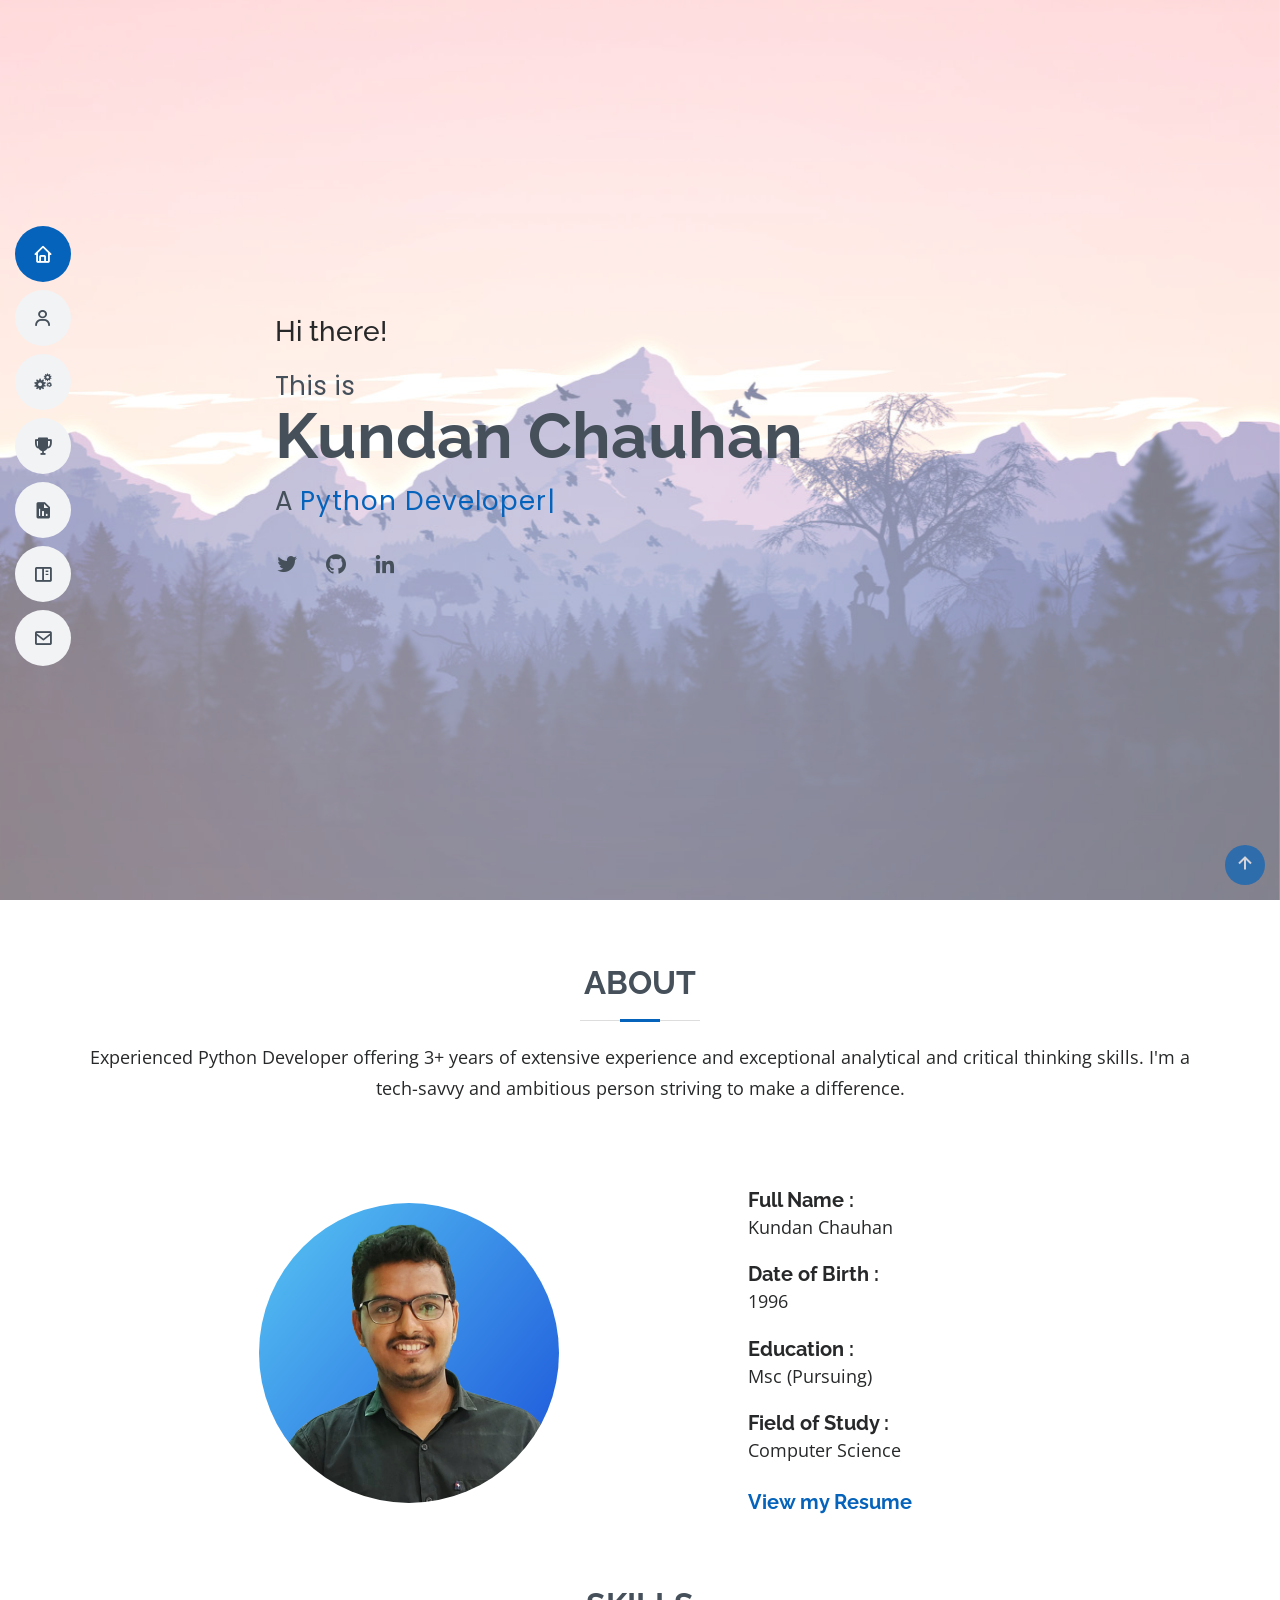
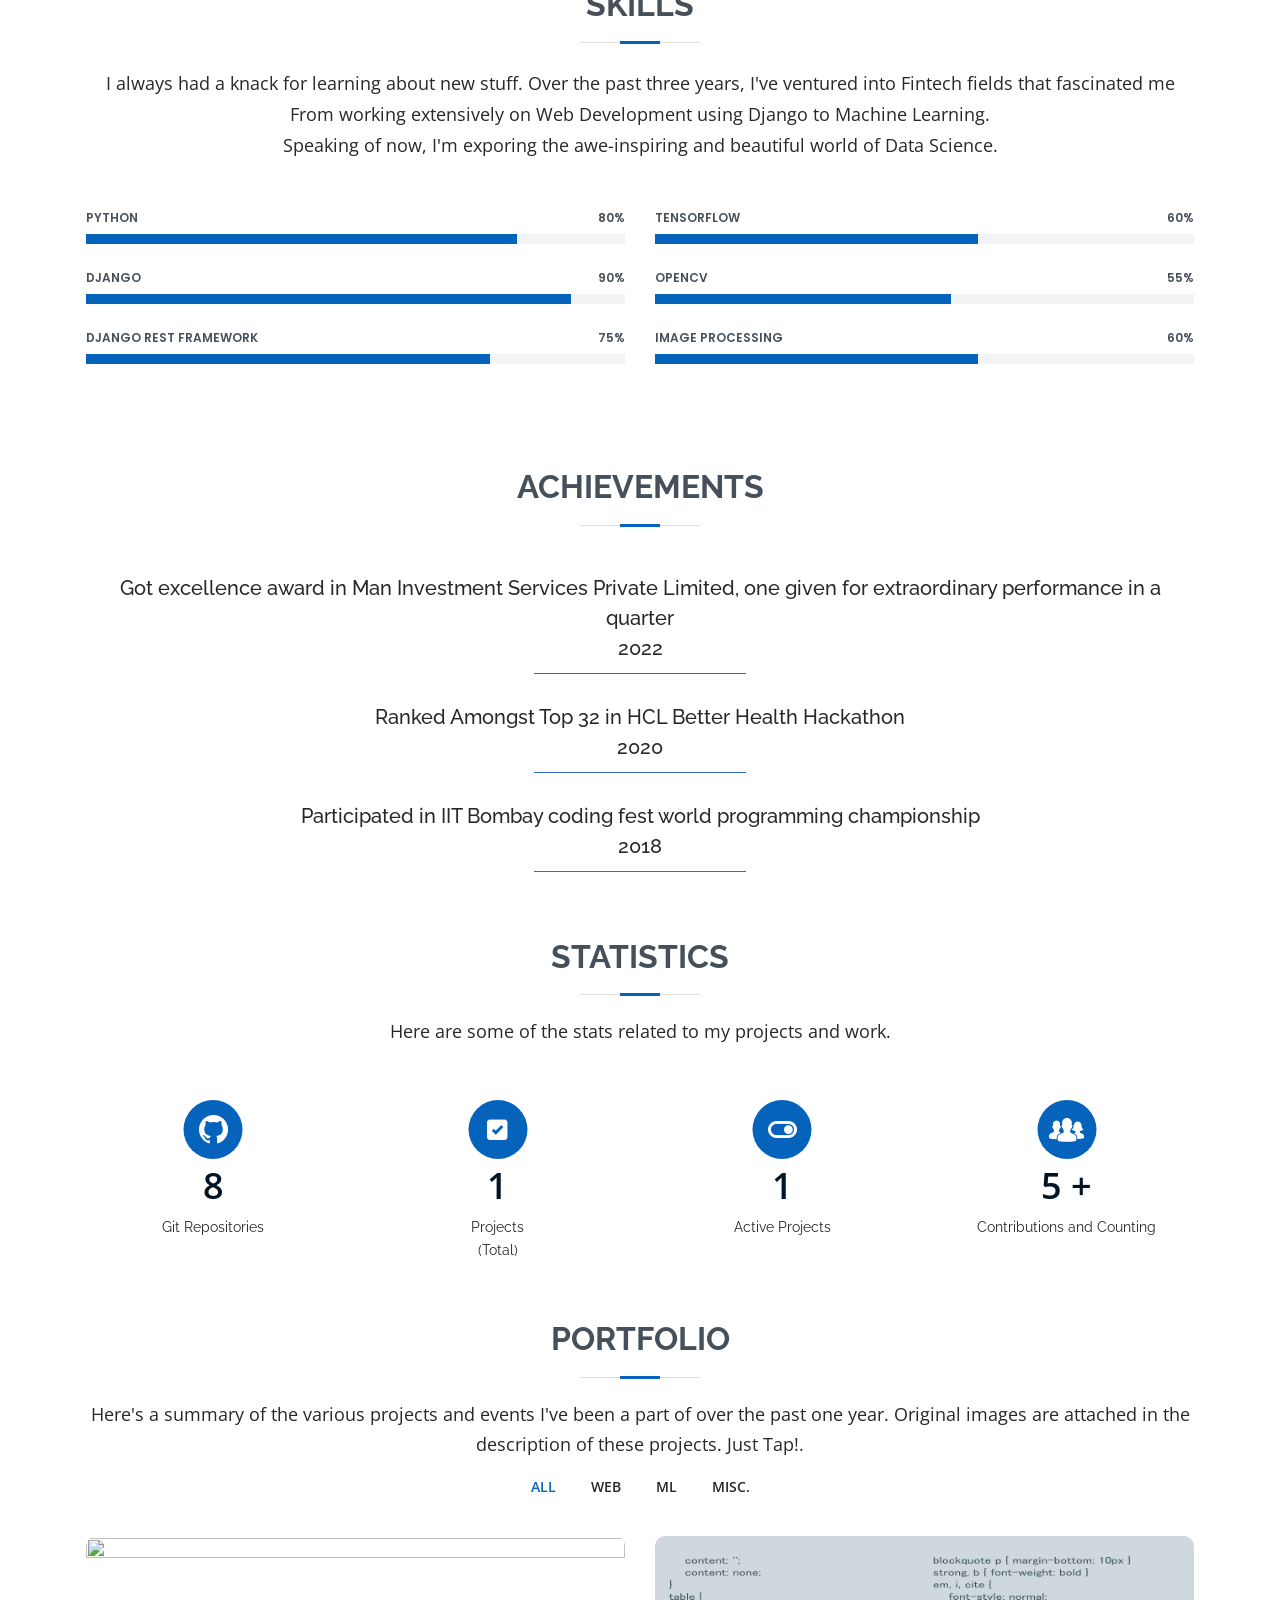
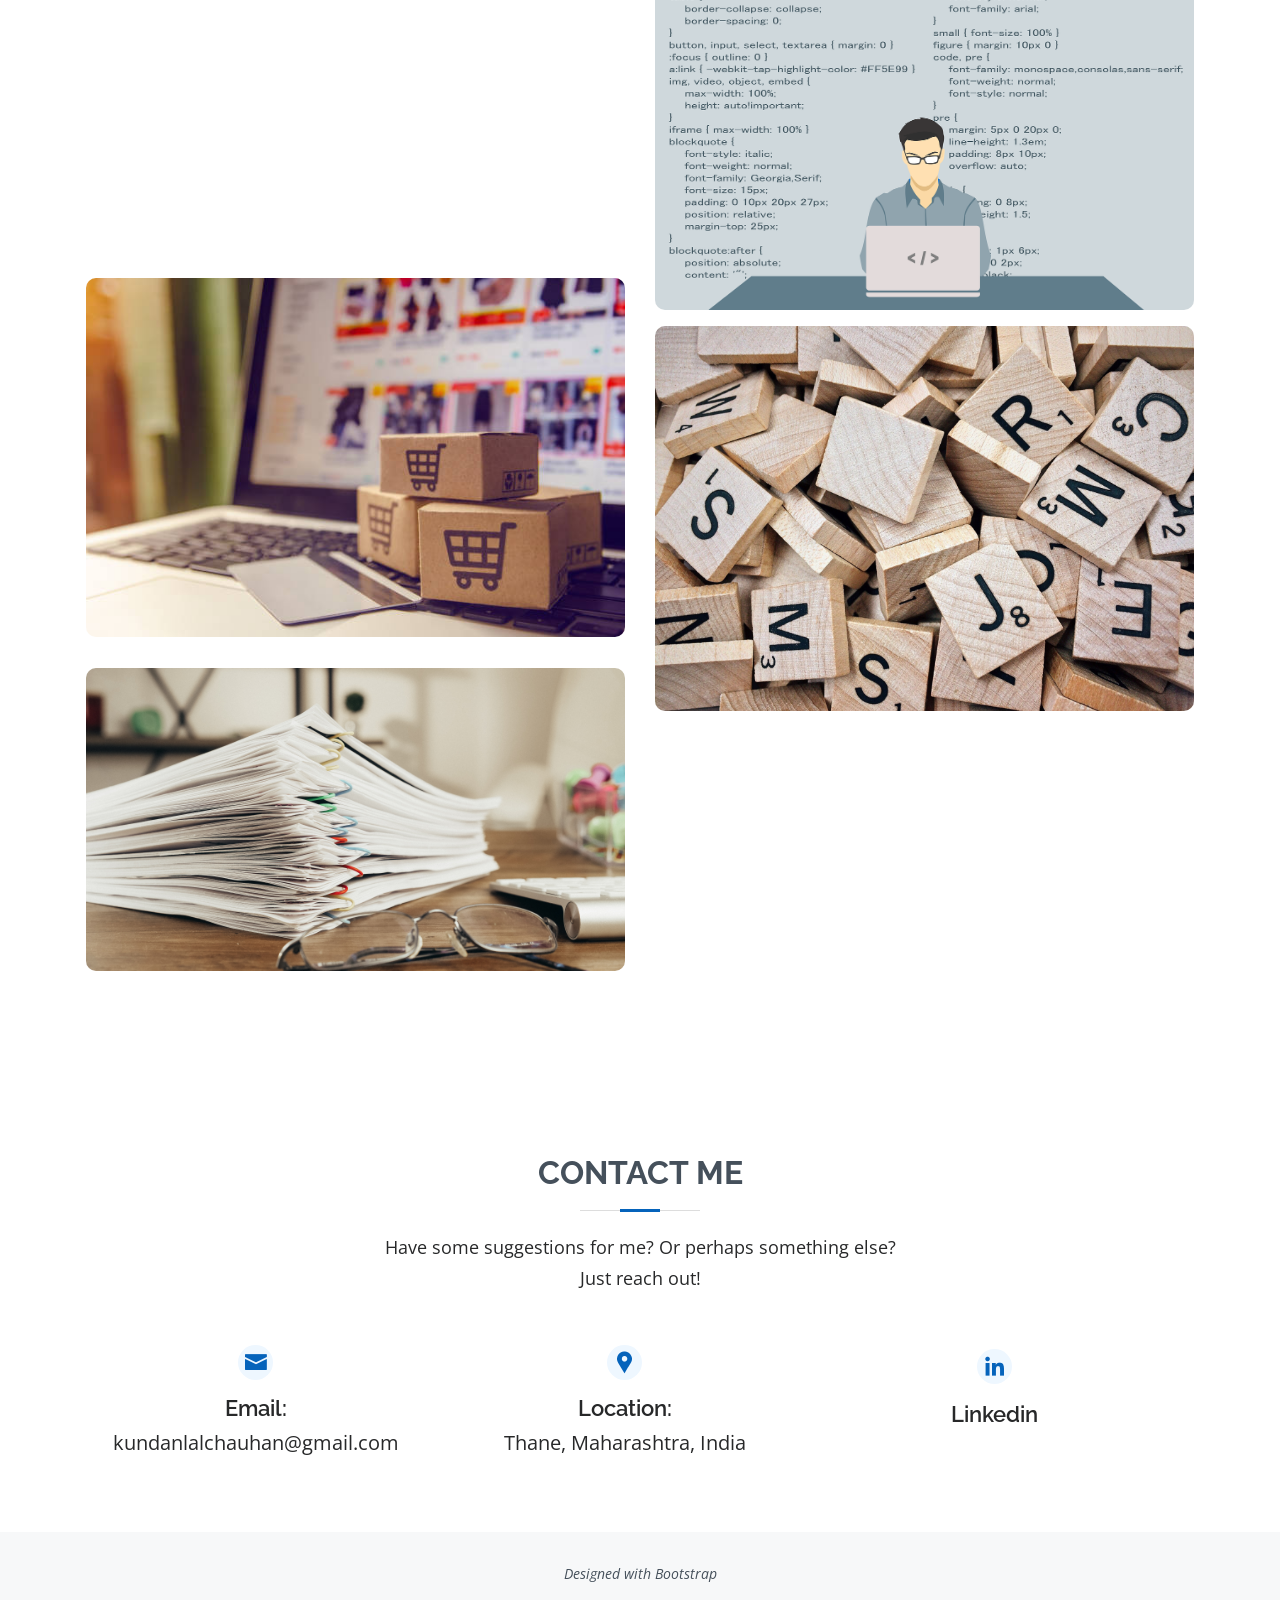
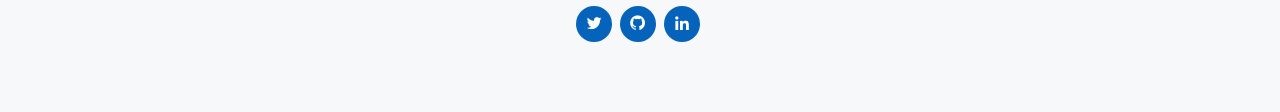
==== index.html @ 1b08eaae "First commit" ====
<!DOCTYPE html>
<html lang="en">

<head>
    <meta http-equiv="Content-Type" content="text/html; charset=utf-8">
    <meta http-equiv="Cache-control" content="public">
    <meta content="width=device-width, initial-scale=1.0" name="viewport">
    <meta name="google-site-verification" content="4B-bcR-YTOJh9DVErCFuXzyRTgaX0ve5qEhmZ40tSU0" />
    <title>Kundan Chauhan</title>

    <meta name="description" content="Portoflio website of Kundan Chauhan. Check it out!">
    <meta name="keywords"
        content="Kundan, Kundan26, Kundans, Kundan Portfolio, Kundan, Kundan Chauhan, Kundan_chauhan Portfolio, Kundan Chauhan Portfolio">
    <meta name="author" content="Kundan Chauhan">
    <link rel="manifest" href="/manifest.json">
    <meta name="theme-color" content="#FFFFFF">
    <meta name="apple-mobile-web-app-capable" content="yes">
    <meta name="apple-mobile-web-app-title" content="Kundan's Portfolio">
    <meta name="apple-mobile-web-app-status-bar-style" content="default">
    <meta property="og:image" content="assets/img/logo.png">
    <meta property="og:image:type" content="image/png">
    <meta property="og:image:width" content="512">
    <meta property="og:image:height" content="512">
    <!-- Service Worker Registration -->
    <script type="text/javascript">
        // Initialize the service worker
        if ('serviceWorker' in navigator) {
            navigator.serviceWorker.register('/serviceworker.js').then(function (registration) {
                // Registration was successful
                console.log('portfolio-progressive-web-app: ServiceWorker registration successful');
            }, function (err) {
                // registration failed :(
                console.log('portfolio-progressive-web-app: ServiceWorker registration failed: ', err);
            });
        }

    </script>

    <!-- Favicons -->
    <link href="assets/img/favicon.png" rel="icon">
    <link href="assets/img/logo.png" rel="apple-touch-icon">

    <link href="https://fonts.googleapis.com/css?family=Open+Sans|Raleway|Poppins&display=swap" rel="stylesheet">

    <link href="stylesheet/extern/bootstrap.min.css" rel="stylesheet">
    <link href="assets/vendor/icofont/icofont.min.css" rel="stylesheet">
    <link href="assets/vendor/boxicons/css/boxicons.min.css" rel="stylesheet">
    <link href="assets/vendor/venobox/venobox.css" rel="stylesheet">
    <link href="stylesheet/extern/owl.carousel/assets/owl.carousel.min.css" rel="stylesheet">
    <link href="stylesheet/extern/aos.css" rel="stylesheet">
    <!-- Global site tag (gtag.js) - Google Analytics -->
    <script async src="https://www.googletagmanager.com/gtag/js?id=G-GC6WQ9SXXE"></script>
    <script>
        window.dataLayer = window.dataLayer || [];
        function gtag() { dataLayer.push(arguments); }
        gtag('js', new Date());

        gtag('config', 'G-GC6WQ9SXXE');
    </script>
    <!-- Template Main CSS File -->
    <link href="stylesheet/preload.css" rel="stylesheet">
    <link href="stylesheet/nav.css" rel="stylesheet">
    <link href="stylesheet/scroll.css" rel="stylesheet">
    <link href="stylesheet/style.css" rel="stylesheet">
    <link href="stylesheet/footer.css" rel="stylesheet">
</head>

<body>
    <!-- Nav Bar -->
    <div id="img-holder"></div>
    <div id="central">
        <button type="button" class="mobile-nav-toggle d-xl-none"><i class="icofont-navigation-menu"></i></button>
        <header id="header" class="d-flex flex-column justify-content-center">
            <nav class="nav-menu">
                <ul>
                    <li class="active"><a href="#hero"><i class="bx bx-home"></i> <span>Home</span></a></li>
                    <li><a href="#about"><i class="bx bx-user"></i> <span>About</span></a></li>
                    <li><a href="#skills"><i class="icofont-gears"></i><span>Skills</span></a></li>
                    <li><a href="#achieve"><i class='bx bxs-trophy'></i><span>Achievements</span></a></li>
                    <li><a href="#facts"><i class='bx bxs-report'></i><span>Stats</span></a></li>
                    <li><a href="#portfolio"><i class="bx bx-book-content"></i> <span>Portfolio</span></a></li>
                    <li><a href="#contact"><i class="bx bx-envelope"></i> <span>Contact</span></a></li>
                </ul>
            </nav>
        </header>

        <!-- Main Section -->
        <section id="hero" class="d-flex flex-column justify-content-center fader">
            <div class="container" data-aos="zoom-in" data-aos-delay="100">
                <h3>Hi there!</h3>
                <p>This is
                <h1>Kundan Chauhan</h1>
                </p>
                <p>A <span class="typed"
                        data-typed-items="Python Developer, Django Developer, ML Engineer, Video Editors, Open Source Enthusiast"></span>
                </p>
                <div class="social-links">
                    <a href="https://twitter.com/kundan__chauhan" target="_blank" rel="noreferrer" class="twitter"><i
                            class="bx bxl-twitter"></i></a>
                    <a href="https://github.com/kundanchauhan" class="github" target="_blank" rel="noreferrer"><i
                            class="bx bxl-github"></i></a>
                    <a href="https://www.linkedin.com/in/Kundan26/" class="linkedin" target="_blank"
                        rel="noreferrer"><i class="bx bxl-linkedin"></i></a>
                </div>
            </div>
        </section>

        <main id="main">
            <!-- About -->
            <section id="about" class="about pt-5">
                <div class="container" data-aos="fade-up">
                    <div class="section-title p-3">
                        <h2>About</h2>
                        <div class="row">
                            <p class="intro">
                                Experienced Python Developer offering 3+ years of extensive experience and exceptional analytical and critical thinking skills.
                                I'm a tech-savvy and ambitious person striving to make a difference.
                            </p>
                        </div>
                        <div class="row mt-5 straight">
                            <div class="col-lg-7 d-flex align-items-center gayab">
                                <div class="container img-container">
                                    <img src="assets/img/portfolio/name_thumb.jpeg" alt="Name" class="name" height="300"
                                        width="300">
                                </div>
                            </div>
                            <div class="col-lg-5 p-3 aboutme">
                                <h5>Full Name : </h5> Kundan Chauhan
                                <h5>Date of Birth : </h5> 1996
                                <h5>Education : </h5> Msc (Pursuing)
                                <h5>Field of Study : </h5> Computer Science
                                <div class="link-holder my-4">
                                    <a href="https://drive.google.com/file/d/1835bTA_1WgSbwjO7lDtdXHV2PbL_bVKo/view?usp=share_link"
                                        target="_blank" rel="noreferrer">
                                        <h5>View my Resume</h5>
                                    </a>
                                </div>
                            </div>
                        </div>
                    </div>
                </div>
            </section>

            <!-- Skills -->
            <section id="skills" class="skills section-bg">
                <div class="container p-3" data-aos="fade-up">
                    <div class="section-title">
                        <h2>Skills</h2>
                    </div>
                    <div class="section-title my-4">
                        <p>I always had a knack for learning about new stuff. Over the past three years, I've ventured
                            into Fintech fields that fascinated me
                            From working extensively on Web Development using Django to Machine Learning.
                            <br>
                            Speaking of now, I'm exporing the awe-inspiring and beautiful world of Data Science.
                        </p>
                    </div>

                    <div class="row skills-content mt-5">
                        <div class="col-lg-6">
                            <div class="progress">
                                <span class="skill">Python <i class="val">80%</i></span>
                                <div class="progress-bar-wrap">
                                    <div class="progress-bar" role="progressbar" aria-valuenow="80" aria-valuemin="0"
                                        aria-valuemax="100"></div>
                                </div>
                            </div>
                            <div class="progress">
                                <span class="skill">Django <i class="val">90%</i></span>
                                <div class="progress-bar-wrap">
                                    <div class="progress-bar" role="progressbar" aria-valuenow="90" aria-valuemin="0"
                                        aria-valuemax="100"></div>
                                </div>
                            </div>
                            <div class="progress">
                                <span class="skill">Django REST framework <i class="val">75%</i></span>
                                <div class="progress-bar-wrap">
                                    <div class="progress-bar" role="progressbar" aria-valuenow=75 aria-valuemin="0"
                                        aria-valuemax="100"></div>
                                </div>
                            </div>
                        </div>

                        <div class="col-lg-6">
                            <div class="progress">
                                <span class="skill">Tensorflow <i class="val">60%</i></span>
                                <div class="progress-bar-wrap">
                                    <div class="progress-bar" role="progressbar" aria-valuenow="60" aria-valuemin="0"
                                        aria-valuemax="100"></div>
                                </div>
                            </div>

                            <div class="progress">
                                <span class="skill">OpenCV <i class="val">55%</i></span>
                                <div class="progress-bar-wrap">
                                    <div class="progress-bar" role="progressbar" aria-valuenow="55" aria-valuemin="0"
                                        aria-valuemax="100"></div>
                                </div>
                            </div>

                            <div class="progress">
                                <span class="skill">Image Processing <i class="val">60%</i></span>
                                <div class="progress-bar-wrap">
                                    <div class="progress-bar" role="progressbar" aria-valuenow="60" aria-valuemin="0"
                                        aria-valuemax="100"></div>
                                </div>
                            </div>
                        </div>

                    </div>
                </div>
            </section>
            <!-- Achievements -->
            <section id="achieve" class="about pt-5">
                <div class="container" data-aos="fade-up">
                    <div class="section-title p-3">
                        <h2>Achievements</h2>
                        <div class="row">
                            <div class="col-12 p-3 roll">
                                <h5>Got excellence award in Man Investment Services Private Limited, one given for extraordinary performance in
                                    a quarter<br>2022</h5>
                                <h5>Ranked Amongst Top 32 in HCL Better Health Hackathon <br>2020</h5>
                                <h5>Participated in IIT Bombay coding fest world programming championship <br>2018</h5>
                                
                            </div>
                        </div>
                    </div>
                </div>
            </section>
            <!-- Facts -->
            <section id="facts" class="facts">
                <div class="container p-3" data-aos="fade-up">
                    <div class="section-title">
                        <h2>Statistics</h2>
                        <p>
                            Here are some of the stats related to my projects and work.
                        </p>
                    </div>

                    <div class="row mt-5">
                        <div class="col-6 col-lg-3">
                            <div class="count-box">
                                <i class="bx bxl-github"></i>
                                <span data-toggle="counter-up">12</span>
                                <p>Git Repositories</p>
                            </div>
                        </div>

                        <div class="col-6 col-lg-3">
                            <div class="count-box">
                                <i class='bx bxs-checkbox-checked'></i>
                                <span data-toggle="counter-up">1</span>
                                <p>Projects</p>
                                <p>(Total)</p>
                            </div>
                        </div>

                        <div class="col-6 col-lg-3">
                            <div class="count-box">
                                <i class='bx bx-toggle-right'></i>
                                <span data-toggle="counter-up">1</span>
                                <p>Active Projects</p>
                            </div>
                        </div>

                        <div class="col-6 col-lg-3">
                            <div class="count-box">
                                <i class="icofont-users-alt-5"></i>
                                <span style="display: inline;" data-toggle="counter-up">8</span><span
                                    style="display: inline;">&nbsp;+</span>
                                <p>Contributions and Counting</p>
                            </div>
                        </div>
                    </div>
                </div>
            </section>

            <!-- Portfolio -->
            <section id="portfolio" class="portfolio section-bg pb-3">
                <div class="container p-3" data-aos="fade-up">

                    <div class="section-title mb-2">
                        <h2>Portfolio</h2>
                        <p>
                            Here's a summary of the various projects and events I've been a part of over the past one
                            year.
                            Original images are attached in the description of these projects. Just Tap!.
                        </p>
                    </div>

                    <div class="row mt -4">
                        <div class="col-lg-12 d-flex justify-content-center" data-aos="fade-up" data-aos-delay="100">
                            <ul id="portfolio-flters">
                                <li data-filter="*" class="filter-active">All</li>
                                <li data-filter=".filter-web">Web</li>
                                <li data-filter=".filter-ml">ML</li>
                                <li data-filter=".filter-misc">Misc.</li>
                            </ul>
                        </div>
                    </div>

                    <div class="row portfolio-container" data-aos="fade-up" data-aos-delay="200">

                        <!-- Workshop -->
                        <!-- <div class="col-lg-6 col-md-6 portfolio-item filter-ml">
                            <div class="portfolio-wrap">
                                <img src="assets/img/portfolio/portfolio-1.jpeg" class="img-fluid pimg" alt=""
                                    height="658" width="539" loading="lazy">
                                <div class="portfolio-info">
                                    <h4>IoT Workshop</h4>
                                    <p>Arduino, IoT</p>
                                    <hr>
                                    <p>A Workshop held for freshers introducing them to the amazing world of Arduino and
                                        IoT.</p>
                                </div>
                            </div>
                        </div> -->

                        <!-- IoT -->
                        <!-- <div class="col-lg-6 col-md-6 portfolio-item filter-ml filter-web">
                            <div class="portfolio-wrap">
                                <img src="assets/img/portfolio/img3.jpeg" class="img-fluid pimg" alt="" height="312"
                                    width="539" loading="lazy">
                                <div class="portfolio-info">
                                    <h4>IoT Platform</h4>
                                    <p>Django, Socket Programming</p>
                                    <hr>
                                    <p>An advanced web portal to enable real time communication between various
                                        IoT projects securely.</p>
                                    <div class="portfolio-links">
                                        <a href="https://github.com/KundansSh/Platform" target="_blank"
                                            rel="noreferrer"><i class="bx bxl-github"></i></a>
                                    </div>
                                </div>
                            </div>
                        </div> -->
                        
                         <div class="col-lg-6 col-md-6 portfolio-item filter-ml filter-web">
                            <div class="portfolio-wrap">
                                <img src="assets/img/portfolio/salary-prediction.jpg" class="img-fluid pimg" alt="" height="312"
                                    width="539" loading="lazy">
                                <div class="portfolio-info">
                                    <h4>Employee salary prediction</h4>
                                    <p>ML</p>
                                    <hr>
                                    <p>An advanced web portal to enable real time communication between various
                                        IoT projects securely.</p>
                                    <div class="portfolio-links">
                                        <a href="https://github.com/kundanchauhan/employee-salary-prediction" target="_blank"
                                            rel="noreferrer"><i class="bx bxl-github"></i></a>
                                    </div>
                                </div>
                            </div>
                        </div> 


                        <!-- E Com -->
                        <div class="col-lg-6 col-md-6 portfolio-item filter-web">
                            <div class="portfolio-wrap">
                                <img src="assets/img/portfolio/api-blog.png" class="img-fluid pimg" alt="" height="360"
                                    width="539" loading="lazy">
                                <div class="portfolio-info">
                                    <h4>Blog API</h4>
                                    <p>django rest framework</p>
                                    <hr>
                                    <p> Blog API built using Django and django rest framework. The website displays All blog post, specify blog and many more. Users can create an account using JWT Authentication. Blog API use Postgresql as database.
                                    </p>
                                    <div class="portfolio-links">
                                        <!-- <a href="assets/img/portfolio/api-blog.png" data-gall="portfolioGallery"
                                            class="venobox" title="ecom"><i class="bx bxs-image"></i></a> -->
                                        <a href="https://github.com/kundanchauhan/blog-api" target="_blank"
                                            rel="noreferrer"><i class="bx bxl-github"></i></a>
                                    </div>
                                </div>
                            </div>
                        </div>
                        <div class="col-lg-6 col-md-6 portfolio-item filter-web">
                            <div class="portfolio-wrap">
                                <img src="assets/img/portfolio/ecom.jpg" class="img-fluid pimg" alt="" height="360"
                                    width="539" loading="lazy">
                                <div class="portfolio-info">
                                    <h4>E Commerce Website</h4>
                                    <p>Django</p>
                                    <hr>
                                    <p>Virtual space for shops in COVID scenario.Simple and Smooth UI with ease of use.
                                    </p>
                                    <div class="portfolio-links">
                                        <!-- <a href="assets/img/portfolio/img2.jpeg" data-gall="portfolioGallery"
                                            class="venobox" title="ecom"><i class="bx bxs-image"></i></a> -->
                                        <a href="https://github.com/kundanchauhan/Ecommerce" target="_blank"
                                            rel="noreferrer"><i class="bx bxl-github"></i></a>
                                    </div>
                                </div>
                            </div>
                        </div>
                        <div class="col-lg-6 col-md-6 portfolio-item filter-web">
                            <div class="portfolio-wrap">
                                <img src="assets/img/portfolio/text-utiles.jpg" class="img-fluid pimg" alt="" height="360"
                                    width="539" loading="lazy">
                                <div class="portfolio-info">
                                    <h4>Textutils Website</h4>
                                    <p>Django</p>
                                    <hr>
                                    <p>Recon Utility is a Python web application. Simple and Smooth UI with ease of use.
                                    </p>
                                    <div class="portfolio-links">
                                        <!-- <a href="assets/img/portfolio/img2.jpeg" data-gall="portfolioGallery"
                                            class="venobox" title="ecom"><i class="bx bxs-image"></i></a> -->
                                        <a href="https://github.com/kundanchauhan/ReconTextutils" target="_blank"
                                            rel="noreferrer"><i class="bx bxl-github"></i></a>
                                    </div>
                                </div>
                            </div>
                        </div>
                        
                        <div class="col-lg-6 col-md-6 portfolio-item filter-web">
                            <div class="portfolio-wrap">
                                <img src="assets/img/portfolio/file_share.jpg" class="img-fluid pimg" alt="" height="360"
                                    width="539" loading="lazy">
                                <div class="portfolio-info">
                                    <h4>File share application</h4>
                                    <p>Django</p>
                                    <hr>
                                    <p>File Share Application is a Python web application. Simple and Smooth UI with ease of use.
                                    </p>
                                    <div class="portfolio-links">
                                        <!-- <a href="assets/img/portfolio/img2.jpeg" data-gall="portfolioGallery"
                                            class="venobox" title="ecom"><i class="bx bxs-image"></i></a> -->
                                        <a href="https://github.com/kundanchauhan/File-share-application" target="_blank"
                                            rel="noreferrer"><i class="bx bxl-github"></i></a>
                                    </div>
                                </div>
                            </div>
                        </div>


                     
                        <!-- VPen -->
                        <!-- <div class="col-lg-6 col-md-6 portfolio-item filter-misc">
                            <div class="portfolio-wrap">
                                <img src="assets/img/portfolio/img_surface-pro.jpeg" class="img-fluid pimg" alt=""
                                    height="300" width="539" loading="lazy">
                                <div class="portfolio-info">
                                    <h4>Virtual Pen</h4>
                                    <p>OpenCV</p>
                                    <p>Alpha Stage</p>
                                    <hr>
                                    <p>
                                        An OpenCV based object tracker to write virtually. Supports multiple colors.
                                    </p>
                                    <div class="portfolio-links">
                                        <a href="assets/img/portfolio/vpen.jpeg" data-gall="portfolioGallery"
                                            class="venobox" title="Virtual Pen"><i class="bx bxs-image"></i></a>
                                        <a href="https://github.com/KundansSh/Virtual_Pen" target="_blank"
                                            rel="noreferrer"><i class="bx bxl-github"></i></a>
                                    </div>
                                </div>
                            </div>
                        </div>  --> 
                        <!-- Shirt -->
                        
                        <!-- <div class="col-lg-6 col-md-6 portfolio-item filter-ml">
                            <div class="portfolio-wrap">
                                <img src="assets/img/portfolio/shirt.jpg" class="img-fluid pimg" alt="" height="359"
                                    width="539" loading="lazy">
                                <div class="portfolio-info">
                                    <h4>Smart Health T-Shirt</h4>
                                    <p>IoT</p>
                                    <p>Under Development</p>
                                    <hr>
                                    <p>
                                        An IoT powered Smart T-Shirt to monitor and track the health status of
                                        individuals.
                                    </p>
                                </div>
                            </div>
                        </div> -->

                        <!-- Blender -->
                        <!-- <div class="col-lg-6 col-md-6 portfolio-item filter-misc">
                            <div class="portfolio-wrap">
                                <img src="assets/img/portfolio/Doughnut_last.jpeg" class="img-fluid pimg" alt=""
                                    height="267" width="539" loading="lazy">
                                <div class="portfolio-info">
                                    <h4>3D Donut</h4>
                                    <p>Blender</p>
                                    <hr>
                                    <p>
                                        Render Blender !!!
                                    </p>
                                    <div class="portfolio-links">
                                        <a href="assets/img/portfolio/Teddy.jpeg" data-gall="portfolioGallery"
                                            class="venobox" title="Teddy"><i class="bx bxs-image"></i></a>
                                        <a href="https://github.com/KundansSh/Blender_Models" target="_blank"
                                            rel="noreferrer"><i class="bx bxl-github"></i></a>
                                    </div>
                                </div>
                            </div>
                        </div> -->
                    </div>
                </div>
            </section>

            <!-- Contact Me! -->
            <section id="contact" class="contact py-5">
                <div class="container p-3" data-aos="fade-up">

                    <div class="section-title">
                        <h2>Contact Me</h2>
                        <p>Have some suggestions for me? Or perhaps something else?</p>
                        <p>Just reach out!</p>
                    </div>
                    <div class="mt-5 text-center">
                        <div class="info row">
                            <div class="col-lg-4 my-2">
                                <a href="mailto: kundanlalchauhan@gmail.com" target="_blank" rel="noreferrer"><i
                                        class="icofont-envelope"></i></a>
                                <h4>Email:</h4>
                                <p>kundanlalchauhan@gmail.com</p>
                            </div>
                            <div class=" col-lg-4 my-2">
                                <a href="https://www.google.com/maps/place/Dombivli,+Maharashtra/@19.2093338,73.099582,13z/data=!3m1!4b1!4m5!3m4!1s0x3be7958ef72d8707:0x84bf6ab96e280b08!8m2!3d19.2094006!4d73.0939483"
                                    target="_blank" rel="noreferrer"><i class="icofont-google-map"></i></a>
                                <h4>Location:</h4>
                                <p>Thane, Maharashtra, India</p>
                            </div>
                            <div class="col-lg-4 my-2">
                                <a href="https://www.linkedin.com/in/Kundan26/" class="linkedin"
                                    target="_blank" rel="noreferrer"><i class="bx bxl-linkedin"></i></a>
                                <h4>Linkedin</h4>
                            </div>
                        </div>
                    </div>
                </div>
            </section>

        </main>

        <footer id="footer">
            <div class="container">
                <p>Designed with <span>Bootstrap</span></p>
                <div class="social-links">
                    <a href="https://twitter.com/kundan__chauhan" target="_blank" rel="noreferrer" class="twitter"><i
                            class="bx bxl-twitter"></i></a>
                    <a href="https://github.com/kundanchauhan" class="github" target="_blank" rel="noreferrer"><i
                            class="bx bxl-github"></i></a>
                    <a href="https://www.linkedin.com/in/kundan26" class="linkedin" target="_blank"
                        rel="noreferrer"><i class="bx bxl-linkedin"></i></a>
                </div>
            </div>
        </footer>

        <!-- End #main -->
        <a href="#" class="back-to-top"><i class="bx bx-up-arrow-alt"></i></a>
        <div id="preloader"></div>

        <!-- Vendor JS Files -->
        <script src="assets/vendor/jquery/jquery.min.js"></script>
        <script src="assets/vendor/bootstrap/js/bootstrap.bundle.min.js"></script>
        <script src="assets/vendor/jquery.easing/jquery.easing.min.js"></script>
        <script src="assets/vendor/waypoints/jquery.waypoints.min.js"></script>
        <script src="assets/vendor/counterup/counterup.min.js"></script>
        <script src="assets/vendor/isotope-layout/isotope.pkgd.min.js"></script>
        <script async src="assets/vendor/venobox/venobox.min.js"></script>
        <script src="stylesheet/extern/owl.carousel/owl.carousel.min.js"></script>
        <script src="assets/vendor/typed.js/typed.min.js"></script>
        <script src="stylesheet/extern/aos.js"></script>

        <!-- Template Main JS File -->
        <script src="js/main.js"></script>
    </div>
</body>

</html>
---- assets/vendor/venobox/venobox.css ----
/* ------ venobox.css --------*/
.vbox-overlay *, .vbox-overlay *:before, .vbox-overlay *:after{
    -webkit-backface-visibility: hidden;
    -webkit-box-sizing:border-box;
    -moz-box-sizing:border-box;
    box-sizing:border-box;
}
.vbox-overlay * { 
    -webkit-backface-visibility: visible;
    backface-visibility: visible;
}
.vbox-overlay{
    display: -webkit-flex;
    display: flex;
    -webkit-flex-direction: column;
    flex-direction: column;
    -webkit-justify-content: center;
    justify-content: center;
    -webkit-align-items: center;
    align-items: center;
    position: fixed;
    left: 0;
    top: 0;
    bottom: 0;
    right: 0;
    z-index: 999999;
}

/* ----- navigation ----- */
.vbox-title{
    width: 100%;
    height: 40px;
    float: left;
    text-align: center;
    line-height: 28px;
    font-size: 12px;
    padding: 6px 50px;
    overflow: hidden;
    position: fixed;
    display: none;
    left: 0;
    z-index: 89;
}
.vbox-close{
    cursor: pointer;
    position: fixed;
    top: -1px;
    right: 0;
    width: 50px;
    height: 40px;
    padding: 6px;
    display: block;
    background-position:10px center;
    overflow: hidden;
    font-size: 24px;
    line-height: 1;
    text-align: center;
    z-index: 99;
}
.vbox-left{
    cursor: pointer;
    position: fixed;
    left: 0;
    height: 40px;
    overflow: hidden;
    line-height: 28px;
    font-size: 12px;
    z-index: 99;
    display: flex;
    align-items:center;
}
.vbox-num{
    display: inline-block;
    margin: 6px 0 6px 15px;
}
/* ----- Social share ----- */
.vbox-share{
    line-height: 28px;
    font-size: 12px;
    overflow: hidden;
    position: fixed;
    left: 0;
    z-index: 98;
    display: flex;
    align-items:center;
    justify-content: center;
    width: 100%;
    text-align: center;
}
.vbox-share svg{
    max-height: 28px;
    width: 28px;
    z-index: 10;
    margin-left: 12px;
    margin-top: 6px;
    margin-bottom: 6px;
    vertical-align: middle;
}


/* ----- navigation ARROWS ----- */
.vbox-next, .vbox-prev{
    position: fixed;
    top: 50%;
    margin-top: -15px;
    overflow: hidden;
    cursor: pointer;
    display: block;
    width: 45px;
    height: 45px;
    z-index: 99;
}
.vbox-next span, .vbox-prev span{
    position: relative;
    width: 20px;
    height: 20px;
    border: 2px solid transparent;
    border-top-color: #B6B6B6;
    border-right-color: #B6B6B6;
    text-indent: -100px;
    position: absolute;
    top: 8px;
    display: block;
}
.vbox-prev{
    left: 15px;
}
.vbox-next{
    right: 15px;
}
.vbox-prev span{
    left: 10px;
    -ms-transform: rotate(-135deg);
    -webkit-transform: rotate(-135deg);
    transform: rotate(-135deg);
}
.vbox-next span{
    -ms-transform: rotate(45deg);
    -webkit-transform: rotate(45deg);
    transform: rotate(45deg);
    right: 10px;
}
/* ------- inline window ------ */
.vbox-inline{
    width: 420px;
    height: 315px;
    height: 70vh;
    padding: 10px;
    background: #fff;
    margin: 0 auto;
    overflow: auto;
    text-align: left;
}
/* ------- Video & iFrames window ------ */
.venoframe{
    max-width: 100%;
    width: 100%;
    border: none;
    width: 100%;
    height: 260px;
    height: 70vh;
}
.venoframe.vbvid{
    height: 260px;
}
@media (min-width: 768px) {
    .venoframe, .vbox-inline{
        width: 90%;
        height: 360px;
        height: 70vh;
    }
    .venoframe.vbvid{
        width: 640px;
        height: 360px;
    }
}
@media (min-width: 992px) {
    .venoframe, .vbox-inline{
        max-width: 1200px;
        width: 80%;
        height: 540px;
        height: 70vh;
    }
    .venoframe.vbvid{
        width: 960px;
        height: 540px;
    }
}
/* 
Please do NOT edit this part! 
or at least read this note: http://i.imgur.com/7C0ws9e.gif
*/
.vbox-open{
    overflow: hidden;
}
.vbox-container{
    position: absolute;
    left: 0;
    right: 0;
    top: 0;
    bottom: 0;
    overflow-x: hidden;
    overflow-y: scroll;
    overflow-scrolling: touch;
    -webkit-overflow-scrolling: touch;
    z-index: 20;
    max-height: 100%;

}

.vbox-content{
    text-align: center;
    float: left;
    width: 100%;
    position: relative;
    overflow: hidden;
    padding: 20px 4%;
}
.vbox-container img{
    max-width: 100%;
    height: auto;
}
.vbox-figlio{
    box-shadow: 0 0 12px rgba(0,0,0,0.19), 0 6px 6px rgba(0,0,0,0.23);
    max-width: 100%;
    text-align: initial;
}
img.vbox-figlio{
    -webkit-user-select: none;
-khtml-user-select: none;
-moz-user-select: none;
-o-user-select: none;
user-select: none;
}
.vbox-content.swipe-left{
    margin-left: -200px !important;
}
.vbox-content.swipe-right{
    margin-left: 200px !important;
}
.vbox-animated{
    webkit-transition: margin 300ms ease-out;
    transition: margin 300ms ease-out;
}

/* ---------- preloader ----------
 * SPINKIT 
 * http://tobiasahlin.com/spinkit/
-------------------------------- */
.sk-double-bounce,.sk-rotating-plane{width:40px;height:40px;margin:40px auto}.sk-rotating-plane{background-color:#333;-webkit-animation:sk-rotatePlane 1.2s infinite ease-in-out;animation:sk-rotatePlane 1.2s infinite ease-in-out}@-webkit-keyframes sk-rotatePlane{0%{-webkit-transform:perspective(120px) rotateX(0) rotateY(0);transform:perspective(120px) rotateX(0) rotateY(0)}50%{-webkit-transform:perspective(120px) rotateX(-180.1deg) rotateY(0);transform:perspective(120px) rotateX(-180.1deg) rotateY(0)}100%{-webkit-transform:perspective(120px) rotateX(-180deg) rotateY(-179.9deg);transform:perspective(120px) rotateX(-180deg) rotateY(-179.9deg)}}@keyframes sk-rotatePlane{0%{-webkit-transform:perspective(120px) rotateX(0) rotateY(0);transform:perspective(120px) rotateX(0) rotateY(0)}50%{-webkit-transform:perspective(120px) rotateX(-180.1deg) rotateY(0);transform:perspective(120px) rotateX(-180.1deg) rotateY(0)}100%{-webkit-transform:perspective(120px) rotateX(-180deg) rotateY(-179.9deg);transform:perspective(120px) rotateX(-180deg) rotateY(-179.9deg)}}.sk-double-bounce{position:relative}.sk-double-bounce .sk-child{width:100%;height:100%;border-radius:50%;background-color:#333;opacity:.6;position:absolute;top:0;left:0;-webkit-animation:sk-doubleBounce 2s infinite ease-in-out;animation:sk-doubleBounce 2s infinite ease-in-out}.sk-chasing-dots .sk-child,.sk-spinner-pulse,.sk-three-bounce .sk-child{background-color:#333;border-radius:100%}.sk-double-bounce .sk-double-bounce2{-webkit-animation-delay:-1s;animation-delay:-1s}@-webkit-keyframes sk-doubleBounce{0%,100%{-webkit-transform:scale(0);transform:scale(0)}50%{-webkit-transform:scale(1);transform:scale(1)}}@keyframes sk-doubleBounce{0%,100%{-webkit-transform:scale(0);transform:scale(0)}50%{-webkit-transform:scale(1);transform:scale(1)}}.sk-wave{margin:40px auto;width:50px;height:40px;text-align:center;font-size:10px}.sk-wave .sk-rect{background-color:#333;height:100%;width:6px;display:inline-block;-webkit-animation:sk-waveStretchDelay 1.2s infinite ease-in-out;animation:sk-waveStretchDelay 1.2s infinite ease-in-out}.sk-wave .sk-rect1{-webkit-animation-delay:-1.2s;animation-delay:-1.2s}.sk-wave .sk-rect2{-webkit-animation-delay:-1.1s;animation-delay:-1.1s}.sk-wave .sk-rect3{-webkit-animation-delay:-1s;animation-delay:-1s}.sk-wave .sk-rect4{-webkit-animation-delay:-.9s;animation-delay:-.9s}.sk-wave .sk-rect5{-webkit-animation-delay:-.8s;animation-delay:-.8s}@-webkit-keyframes sk-waveStretchDelay{0%,100%,40%{-webkit-transform:scaleY(.4);transform:scaleY(.4)}20%{-webkit-transform:scaleY(1);transform:scaleY(1)}}@keyframes sk-waveStretchDelay{0%,100%,40%{-webkit-transform:scaleY(.4);transform:scaleY(.4)}20%{-webkit-transform:scaleY(1);transform:scaleY(1)}}.sk-wandering-cubes{margin:40px auto;width:40px;height:40px;position:relative}.sk-wandering-cubes .sk-cube{background-color:#333;width:10px;height:10px;position:absolute;top:0;left:0;-webkit-animation:sk-wanderingCube 1.8s ease-in-out -1.8s infinite both;animation:sk-wanderingCube 1.8s ease-in-out -1.8s infinite both}.sk-chasing-dots,.sk-spinner-pulse{width:40px;height:40px;margin:40px auto}.sk-wandering-cubes .sk-cube2{-webkit-animation-delay:-.9s;animation-delay:-.9s}@-webkit-keyframes sk-wanderingCube{0%{-webkit-transform:rotate(0);transform:rotate(0)}25%{-webkit-transform:translateX(30px) rotate(-90deg) scale(.5);transform:translateX(30px) rotate(-90deg) scale(.5)}50%{-webkit-transform:translateX(30px) translateY(30px) rotate(-179deg);transform:translateX(30px) translateY(30px) rotate(-179deg)}50.1%{-webkit-transform:translateX(30px) translateY(30px) rotate(-180deg);transform:translateX(30px) translateY(30px) rotate(-180deg)}75%{-webkit-transform:translateX(0) translateY(30px) rotate(-270deg) scale(.5);transform:translateX(0) translateY(30px) rotate(-270deg) scale(.5)}100%{-webkit-transform:rotate(-360deg);transform:rotate(-360deg)}}@keyframes sk-wanderingCube{0%{-webkit-transform:rotate(0);transform:rotate(0)}25%{-webkit-transform:translateX(30px) rotate(-90deg) scale(.5);transform:translateX(30px) rotate(-90deg) scale(.5)}50%{-webkit-transform:translateX(30px) translateY(30px) rotate(-179deg);transform:translateX(30px) translateY(30px) rotate(-179deg)}50.1%{-webkit-transform:translateX(30px) translateY(30px) rotate(-180deg);transform:translateX(30px) translateY(30px) rotate(-180deg)}75%{-webkit-transform:translateX(0) translateY(30px) rotate(-270deg) scale(.5);transform:translateX(0) translateY(30px) rotate(-270deg) scale(.5)}100%{-webkit-transform:rotate(-360deg);transform:rotate(-360deg)}}.sk-spinner-pulse{-webkit-animation:sk-pulseScaleOut 1s infinite ease-in-out;animation:sk-pulseScaleOut 1s infinite ease-in-out}@-webkit-keyframes sk-pulseScaleOut{0%{-webkit-transform:scale(0);transform:scale(0)}100%{-webkit-transform:scale(1);transform:scale(1);opacity:0}}@keyframes sk-pulseScaleOut{0%{-webkit-transform:scale(0);transform:scale(0)}100%{-webkit-transform:scale(1);transform:scale(1);opacity:0}}.sk-chasing-dots{position:relative;text-align:center;-webkit-animation:sk-chasingDotsRotate 2s infinite linear;animation:sk-chasingDotsRotate 2s infinite linear}.sk-chasing-dots .sk-child{width:60%;height:60%;display:inline-block;position:absolute;top:0;-webkit-animation:sk-chasingDotsBounce 2s infinite ease-in-out;animation:sk-chasingDotsBounce 2s infinite ease-in-out}.sk-chasing-dots .sk-dot2{top:auto;bottom:0;-webkit-animation-delay:-1s;animation-delay:-1s}@-webkit-keyframes sk-chasingDotsRotate{100%{-webkit-transform:rotate(360deg);transform:rotate(360deg)}}@keyframes sk-chasingDotsRotate{100%{-webkit-transform:rotate(360deg);transform:rotate(360deg)}}@-webkit-keyframes sk-chasingDotsBounce{0%,100%{-webkit-transform:scale(0);transform:scale(0)}50%{-webkit-transform:scale(1);transform:scale(1)}}@keyframes sk-chasingDotsBounce{0%,100%{-webkit-transform:scale(0);transform:scale(0)}50%{-webkit-transform:scale(1);transform:scale(1)}}.sk-three-bounce{margin:40px auto;width:80px;text-align:center}.sk-three-bounce .sk-child{width:20px;height:20px;display:inline-block;-webkit-animation:sk-three-bounce 1.4s ease-in-out 0s infinite both;animation:sk-three-bounce 1.4s ease-in-out 0s infinite both}.sk-circle .sk-child:before,.sk-fading-circle .sk-circle:before{display:block;border-radius:100%;content:'';background-color:#333}.sk-three-bounce .sk-bounce1{-webkit-animation-delay:-.32s;animation-delay:-.32s}.sk-three-bounce .sk-bounce2{-webkit-animation-delay:-.16s;animation-delay:-.16s}@-webkit-keyframes sk-three-bounce{0%,100%,80%{-webkit-transform:scale(0);transform:scale(0)}40%{-webkit-transform:scale(1);transform:scale(1)}}@keyframes sk-three-bounce{0%,100%,80%{-webkit-transform:scale(0);transform:scale(0)}40%{-webkit-transform:scale(1);transform:scale(1)}}.sk-circle{margin:40px auto;width:40px;height:40px;position:relative}.sk-circle .sk-child{width:100%;height:100%;position:absolute;left:0;top:0}.sk-circle .sk-child:before{margin:0 auto;width:15%;height:15%;-webkit-animation:sk-circleBounceDelay 1.2s infinite ease-in-out both;animation:sk-circleBounceDelay 1.2s infinite ease-in-out both}.sk-circle .sk-circle2{-webkit-transform:rotate(30deg);-ms-transform:rotate(30deg);transform:rotate(30deg)}.sk-circle .sk-circle3{-webkit-transform:rotate(60deg);-ms-transform:rotate(60deg);transform:rotate(60deg)}.sk-circle .sk-circle4{-webkit-transform:rotate(90deg);-ms-transform:rotate(90deg);transform:rotate(90deg)}.sk-circle .sk-circle5{-webkit-transform:rotate(120deg);-ms-transform:rotate(120deg);transform:rotate(120deg)}.sk-circle .sk-circle6{-webkit-transform:rotate(150deg);-ms-transform:rotate(150deg);transform:rotate(150deg)}.sk-circle .sk-circle7{-webkit-transform:rotate(180deg);-ms-transform:rotate(180deg);transform:rotate(180deg)}.sk-circle .sk-circle8{-webkit-transform:rotate(210deg);-ms-transform:rotate(210deg);transform:rotate(210deg)}.sk-circle .sk-circle9{-webkit-transform:rotate(240deg);-ms-transform:rotate(240deg);transform:rotate(240deg)}.sk-circle .sk-circle10{-webkit-transform:rotate(270deg);-ms-transform:rotate(270deg);transform:rotate(270deg)}.sk-circle .sk-circle11{-webkit-transform:rotate(300deg);-ms-transform:rotate(300deg);transform:rotate(300deg)}.sk-circle .sk-circle12{-webkit-transform:rotate(330deg);-ms-transform:rotate(330deg);transform:rotate(330deg)}.sk-circle .sk-circle2:before{-webkit-animation-delay:-1.1s;animation-delay:-1.1s}.sk-circle .sk-circle3:before{-webkit-animation-delay:-1s;animation-delay:-1s}.sk-circle .sk-circle4:before{-webkit-animation-delay:-.9s;animation-delay:-.9s}.sk-circle .sk-circle5:before{-webkit-animation-delay:-.8s;animation-delay:-.8s}.sk-circle .sk-circle6:before{-webkit-animation-delay:-.7s;animation-delay:-.7s}.sk-circle .sk-circle7:before{-webkit-animation-delay:-.6s;animation-delay:-.6s}.sk-circle .sk-circle8:before{-webkit-animation-delay:-.5s;animation-delay:-.5s}.sk-circle .sk-circle9:before{-webkit-animation-delay:-.4s;animation-delay:-.4s}.sk-circle .sk-circle10:before{-webkit-animation-delay:-.3s;animation-delay:-.3s}.sk-circle .sk-circle11:before{-webkit-animation-delay:-.2s;animation-delay:-.2s}.sk-circle .sk-circle12:before{-webkit-animation-delay:-.1s;animation-delay:-.1s}@-webkit-keyframes sk-circleBounceDelay{0%,100%,80%{-webkit-transform:scale(0);transform:scale(0)}40%{-webkit-transform:scale(1);transform:scale(1)}}@keyframes sk-circleBounceDelay{0%,100%,80%{-webkit-transform:scale(0);transform:scale(0)}40%{-webkit-transform:scale(1);transform:scale(1)}}.sk-cube-grid{width:40px;height:40px;margin:40px auto}.sk-cube-grid .sk-cube{width:33.33%;height:33.33%;background-color:#333;float:left;-webkit-animation:sk-cubeGridScaleDelay 1.3s infinite ease-in-out;animation:sk-cubeGridScaleDelay 1.3s infinite ease-in-out}.sk-cube-grid .sk-cube1{-webkit-animation-delay:.2s;animation-delay:.2s}.sk-cube-grid .sk-cube2{-webkit-animation-delay:.3s;animation-delay:.3s}.sk-cube-grid .sk-cube3{-webkit-animation-delay:.4s;animation-delay:.4s}.sk-cube-grid .sk-cube4{-webkit-animation-delay:.1s;animation-delay:.1s}.sk-cube-grid .sk-cube5{-webkit-animation-delay:.2s;animation-delay:.2s}.sk-cube-grid .sk-cube6{-webkit-animation-delay:.3s;animation-delay:.3s}.sk-cube-grid .sk-cube7{-webkit-animation-delay:0ms;animation-delay:0ms}.sk-cube-grid .sk-cube8{-webkit-animation-delay:.1s;animation-delay:.1s}.sk-cube-grid .sk-cube9{-webkit-animation-delay:.2s;animation-delay:.2s}@-webkit-keyframes sk-cubeGridScaleDelay{0%,100%,70%{-webkit-transform:scale3D(1,1,1);transform:scale3D(1,1,1)}35%{-webkit-transform:scale3D(0,0,1);transform:scale3D(0,0,1)}}@keyframes sk-cubeGridScaleDelay{0%,100%,70%{-webkit-transform:scale3D(1,1,1);transform:scale3D(1,1,1)}35%{-webkit-transform:scale3D(0,0,1);transform:scale3D(0,0,1)}}.sk-fading-circle{margin:40px auto;width:40px;height:40px;position:relative}.sk-fading-circle .sk-circle{width:100%;height:100%;position:absolute;left:0;top:0}.sk-fading-circle .sk-circle:before{margin:0 auto;width:15%;height:15%;-webkit-animation:sk-circleFadeDelay 1.2s infinite ease-in-out both;animation:sk-circleFadeDelay 1.2s infinite ease-in-out both}.sk-fading-circle .sk-circle2{-webkit-transform:rotate(30deg);-ms-transform:rotate(30deg);transform:rotate(30deg)}.sk-fading-circle .sk-circle3{-webkit-transform:rotate(60deg);-ms-transform:rotate(60deg);transform:rotate(60deg)}.sk-fading-circle .sk-circle4{-webkit-transform:rotate(90deg);-ms-transform:rotate(90deg);transform:rotate(90deg)}.sk-fading-circle .sk-circle5{-webkit-transform:rotate(120deg);-ms-transform:rotate(120deg);transform:rotate(120deg)}.sk-fading-circle .sk-circle6{-webkit-transform:rotate(150deg);-ms-transform:rotate(150deg);transform:rotate(150deg)}.sk-fading-circle .sk-circle7{-webkit-transform:rotate(180deg);-ms-transform:rotate(180deg);transform:rotate(180deg)}.sk-fading-circle .sk-circle8{-webkit-transform:rotate(210deg);-ms-transform:rotate(210deg);transform:rotate(210deg)}.sk-fading-circle .sk-circle9{-webkit-transform:rotate(240deg);-ms-transform:rotate(240deg);transform:rotate(240deg)}.sk-fading-circle .sk-circle10{-webkit-transform:rotate(270deg);-ms-transform:rotate(270deg);transform:rotate(270deg)}.sk-fading-circle .sk-circle11{-webkit-transform:rotate(300deg);-ms-transform:rotate(300deg);transform:rotate(300deg)}.sk-fading-circle .sk-circle12{-webkit-transform:rotate(330deg);-ms-transform:rotate(330deg);transform:rotate(330deg)}.sk-fading-circle .sk-circle2:before{-webkit-animation-delay:-1.1s;animation-delay:-1.1s}.sk-fading-circle .sk-circle3:before{-webkit-animation-delay:-1s;animation-delay:-1s}.sk-fading-circle .sk-circle4:before{-webkit-animation-delay:-.9s;animation-delay:-.9s}.sk-fading-circle .sk-circle5:before{-webkit-animation-delay:-.8s;animation-delay:-.8s}.sk-fading-circle .sk-circle6:before{-webkit-animation-delay:-.7s;animation-delay:-.7s}.sk-fading-circle .sk-circle7:before{-webkit-animation-delay:-.6s;animation-delay:-.6s}.sk-fading-circle .sk-circle8:before{-webkit-animation-delay:-.5s;animation-delay:-.5s}.sk-fading-circle .sk-circle9:before{-webkit-animation-delay:-.4s;animation-delay:-.4s}.sk-fading-circle .sk-circle10:before{-webkit-animation-delay:-.3s;animation-delay:-.3s}.sk-fading-circle .sk-circle11:before{-webkit-animation-delay:-.2s;animation-delay:-.2s}.sk-fading-circle .sk-circle12:before{-webkit-animation-delay:-.1s;animation-delay:-.1s}@-webkit-keyframes sk-circleFadeDelay{0%,100%,39%{opacity:0}40%{opacity:1}}@keyframes sk-circleFadeDelay{0%,100%,39%{opacity:0}40%{opacity:1}}.sk-folding-cube{margin:40px auto;width:40px;height:40px;position:relative;-webkit-transform:rotateZ(45deg);transform:rotateZ(45deg)}.sk-folding-cube .sk-cube{float:left;width:50%;height:50%;position:relative;-webkit-transform:scale(1.1);-ms-transform:scale(1.1);transform:scale(1.1)}.sk-folding-cube .sk-cube:before{content:'';position:absolute;top:0;left:0;width:100%;height:100%;background-color:#333;-webkit-animation:sk-foldCubeAngle 2.4s infinite linear both;animation:sk-foldCubeAngle 2.4s infinite linear both;-webkit-transform-origin:100% 100%;-ms-transform-origin:100% 100%;transform-origin:100% 100%}.sk-folding-cube .sk-cube2{-webkit-transform:scale(1.1) rotateZ(90deg);transform:scale(1.1) rotateZ(90deg)}.sk-folding-cube .sk-cube3{-webkit-transform:scale(1.1) rotateZ(180deg);transform:scale(1.1) rotateZ(180deg)}.sk-folding-cube .sk-cube4{-webkit-transform:scale(1.1) rotateZ(270deg);transform:scale(1.1) rotateZ(270deg)}.sk-folding-cube .sk-cube2:before{-webkit-animation-delay:.3s;animation-delay:.3s}.sk-folding-cube .sk-cube3:before{-webkit-animation-delay:.6s;animation-delay:.6s}.sk-folding-cube .sk-cube4:before{-webkit-animation-delay:.9s;animation-delay:.9s}@-webkit-keyframes sk-foldCubeAngle{0%,10%{-webkit-transform:perspective(140px) rotateX(-180deg);transform:perspective(140px) rotateX(-180deg);opacity:0}25%,75%{-webkit-transform:perspective(140px) rotateX(0);transform:perspective(140px) rotateX(0);opacity:1}100%,90%{-webkit-transform:perspective(140px) rotateY(180deg);transform:perspective(140px) rotateY(180deg);opacity:0}}@keyframes sk-foldCubeAngle{0%,10%{-webkit-transform:perspective(140px) rotateX(-180deg);transform:perspective(140px) rotateX(-180deg);opacity:0}25%,75%{-webkit-transform:perspective(140px) rotateX(0);transform:perspective(140px) rotateX(0);opacity:1}100%,90%{-webkit-transform:perspective(140px) rotateY(180deg);transform:perspective(140px) rotateY(180deg);opacity:0}}
---- stylesheet/preload.css ----
#preloader {
    position: fixed;
    top: 0;
    left: 0;
    right: 0;
    bottom: 0;
    z-index: 9999;
    overflow: hidden;
    background: #fff;
  }
  
  #preloader:before {
    content: "";
    position: fixed;
    top: calc(50% - 30px);
    left: calc(50% - 30px);
    border: 6px solid #0563bb;
    border-top-color: #fff;
    border-bottom-color: #fff;
    border-radius: 50%;
    width: 60px;
    height: 60px;
    -webkit-animation: animate-preloader 2s ease-in-out infinite;
    animation: animate-preloader 2s ease-in-out infinite;
  }
  
  @keyframes animate-preloader {
    0% {
      transform: rotate(0deg);
      border: 6px solid #0563bb;
      border-top-color: #fff;
      border-bottom-color: #fff;
    }
    50% {
      transform: rotate(360deg);
      border-color: #0778e2;
    }
    90% {
      transform: rotate(720deg);
      border: 6px solid #0563bb;
      border-top-color: #fff;
      border-bottom-color: #fff;
    }
    100%{
      transform: rotate(720deg);
      border: 6px solid #0563bb;
      border-top-color: #fff;
      border-bottom-color: #fff;
    }
  }
  
  /*--------------------------------------------------------------
  # Disable aos animation delay on mobile devices
  --------------------------------------------------------------*/
  @media screen and (max-width: 768px) {
    [data-aos-delay] {
      transition-delay: 0 !important;
    }
  }
---- stylesheet/nav.css ----
.nav-menu * {
    margin: 0;
    padding: 0;
    list-style: none;
  }
  
  .nav-menu > ul > li {
    position: relative;
    white-space: nowrap;
  }
  
  .nav-menu a {
    display: flex;
    align-items: center;
    color: #45505b;
    padding: 10px 18px;
    margin-bottom: 8px;
    transition: 0.3s;
    font-size: 15px;
    border-radius: 50px;
    background: #f2f3f5;
    height: 56px;
    width: 100%;
    overflow: hidden;
    transition: 0.3s;
  }
  
  .nav-menu a i {
    font-size: 20px;
  }
  
  .nav-menu a span {
    padding: 0 5px 0 7px;
    color: #45505b;
  }
  
  @media (min-width: 992px) {
    .nav-menu a {
      width: 56px;
    }
    .nav-menu a span {
      display: none;
      color: #fff;
    }
  }
  
  .nav-menu a:hover, .nav-menu .active > a, .nav-menu li:hover > a {
    color: #fff;
    background: #0563bb;
  }
  
  .nav-menu a:hover span, .nav-menu .active > a span, .nav-menu li:hover > a span {
    color: #fff;
  }
  
  .nav-menu a:hover, .nav-menu li:hover > a {
    width: 100%;
    color: #fff;
  }
  
  .nav-menu a:hover span, .nav-menu li:hover > a span {
    display: block;
  }
  
  /* Mobile Navigation */
  .mobile-nav-toggle {
    position: fixed;
    right: 15px;
    top: 15px;
    z-index: 9998;
    border: 0;
    background: none;
    font-size: 24px;
    transition: all 0.4s;
    outline: none !important;
    line-height: 1;
    cursor: pointer;
    text-align: right;
  }
  
  .mobile-nav-toggle i {
    color: #45505b;
  }
  
  .mobile-nav-active {
    overflow: hidden;
  }
  
  .mobile-nav-active #header {
    left: 0;
  }
  
  .mobile-nav-active .mobile-nav-toggle i {
    color: #0563bb;
  }
---- stylesheet/scroll.css ----
/* width */
::-webkit-scrollbar {
    width: 10px;
  }
  
  /* Track */
  ::-webkit-scrollbar-track {
    background: transparent;
  }
  
  /* Handle */
  ::-webkit-scrollbar-thumb {
    background: #888;
    border-radius: 10px;
  }
  
  /* Handle on hover */
  ::-webkit-scrollbar-thumb:hover {
    background: #555;
  }
---- stylesheet/style.css ----
body,html {
  margin: 0;
  padding: 0;
  height: 100%;
  width: 100%;
}
* {
  box-sizing: border-box;
}

button:focus{
  outline: none;
}

.profile{
  border-radius: 50%;
  height: 300px;
}

body {
  font-family: "Open Sans", sans-serif;
  font-size: large;
  color: #272829;
  line-height: 1.7;
  overflow-y: scroll;
  -webkit-overflow-scrolling: touch

}

#img-holder{
  width: 100%;
  height: 100vh;
  position: fixed;
  top: 0;
  left: 0;
  background: url("../assets/img/bg.svg.jpeg") center center no-repeat;
  background-size: cover;
  background-attachment: fixed;
  z-index: -1;
}
a {
  color: #0563bb;
}

a:hover {
  color: #067ded;
  text-decoration: none;
}

h1, h2, h3, h4, h5, h6 {
  font-family: "Raleway", sans-serif;
}
.name{
  border-radius: 50%;
  margin: auto;
  max-width: 100%;
  height: 100%;
  display : inline-block;
}
.img-container{
  height: 300px;
}
/*--------------------------------------------------------------
# Back to top button
--------------------------------------------------------------*/
.back-to-top {
  position: fixed;
  display: none;
  width: 40px;
  height: 40px;
  border-radius: 50px;
  right: 15px;
  bottom: 15px;
  background: #0563bb;
  color: #fff;
  transition: display 0.5s ease-in-out;
  z-index: 99999;
}

.back-to-top i {
  font-size: 24px;
  position: absolute;
  top: 7px;
  left: 8px;
}

.back-to-top:hover {
  color: #fff;
  background-color: #0678e3;
  transition: background-color 0.2s ease-in-out;
}

/*--------------------------------------------------------------
# Header
--------------------------------------------------------------*/
#header {
  position: fixed;
  top: 0;
  left: 0;
  bottom: 0;
  z-index: 9997;
  transition: all 0.5s;
  padding: 15px;
}

@media (max-width: 992px) {
  #header {
    width: 300px;
    background: #fff;
    border-right: 1px solid #e6e9ec;
    left: -300px;
  }
}

#main{
  background-color: white;
}
/*--------------------------------------------------------------
# Hero Section
--------------------------------------------------------------*/
#hero {
  width: 100%;
  height: 100vh;
  height: calc(var(--vh, 1vh) * 100);
  padding-top: 0;
}

@media (min-width: 992px) {
  #hero {
    padding-left: 160px;
  }
  #hero .container{
    margin-left: 100px;
    min-height: 30%;
  }
}

#hero:before {
  content: "";
  background: rgba(255, 255, 255, 0.4);
  position: absolute;
  bottom: 0;
  top: 0;
  left: 0;
  right: 0;
}

#hero h1 {
  margin: 0;
  font-size: 64px;
  font-weight: 700;
  line-height: 56px;
  color: #45505b;
}

#hero p {
  color: #45505b;
  margin: 15px 0 0 0;
  font-size: 26px;
  font-family: "Poppins", sans-serif;
}

#hero p span {
  color: #0563bb;
  letter-spacing: 1px;
}

#hero .social-links {
  margin-top: 30px;
}

#hero .social-links a {
  font-size: 24px;
  display: inline-block;
  color: #45505b;
  line-height: 1;
  margin-right: 20px;
  transition: 0.3s;
}

#hero .social-links a:hover {
  color: #0563bb;
}

@media (max-width: 992px) {
  #hero {
    text-align: center;
  }
  #hero h1 {
    font-size: 32px;
    line-height: 36px;
  }
  #hero p {
    margin-top: 10px;
    font-size: 20px;
    line-height: 24px;
  }
  #img-holder{
    display: none;
  }
}

/*--------------------------------------------------------------
# Sections General
--------------------------------------------------------------*/
section {
  overflow: hidden;
}

.section-title {
  text-align: center;
}

.section-title h2 {
  font-size: 32px;
  font-weight: bold;
  text-transform: uppercase;
  margin-bottom: 20px;
  padding-bottom: 20px;
  position: relative;
  color: #45505b;
}

.section-title h2::before {
  content: '';
  position: absolute;
  display: block;
  width: 120px;
  height: 1px;
  background: #ddd;
  bottom: 1px;
  left: calc(50% - 60px);
}

.section-title h2::after {
  content: '';
  position: absolute;
  display: block;
  width: 40px;
  height: 3px;
  background: #0563bb;
  bottom: 0;
  left: calc(50% - 20px);
}

.section-title p {
  margin-bottom: 0;
}
.section-title h4{
  line-height: 1.8;
}

/*--------------------------------------------------------------
# About
--------------------------------------------------------------*/
.aboutme{
  text-align: left;
}
.aboutme h5{
  margin-top: 20px;
  margin-bottom: 0;
  font-weight: bolder;
}
.about .content h3 {
  font-weight: 700;
  font-size: 26px;
  color: #728394;
}

.about .content ul {
  list-style: none;
  padding: 0;
}

.about .content ul li {
  padding-bottom: 10px;
}

.about .content ul i {
  font-size: 20px;
  padding-right: 2px;
  color: #0563bb;
}

.about .content p:last-child {
  margin-bottom: 0;
}

.roll h5{
  font-weight: 500;
  line-height: 1.5;
  padding: 10px;
}
.roll h5::after{
  content: '';
  display: block;
  margin-top: 10px;
  width: 20%;
  height: 1px;
  background: rgba(03,66,200,0.8);
  bottom: 0;
  position: relative;
  left: 40%;
}
/*--------------------------------------------------------------
# Facts
--------------------------------------------------------------*/
.facts .count-box {
  padding: 30px 30px 25px 30px;
  margin-top: 30px;
  width: 100%;
  position: relative;
  text-align: center;
  background: #fff;
}

.facts .count-box i {
  position: absolute;
  top: -25px;
  left: 50%;
  transform: translateX(-50%);
  font-size: 35px;
  background: #0563bb;
  padding: 12px;
  color: #fff;
  border-radius: 50%;
}

.facts .count-box span {
  font-size: 36px;
  display: block;
  font-weight: 600;
  color: #011426;
}

.facts .count-box p {
  padding: 0;
  margin: 0;
  font-family: "Raleway", sans-serif;
  font-size: 14px;
}

/*--------------------------------------------------------------
# Skills
--------------------------------------------------------------*/
.skills .progress {
  height: 50px;
  margin-bottom: 10px;
  display: block;
  background: none;
}

.skills .progress .skill {
  padding: 10px 0;
  margin: 0 0 6px 0;
  text-transform: uppercase;
  display: block;
  font-weight: 600;
  font-family: "Poppins", sans-serif;
  color: #45505b;
}

.skills .progress .skill .val {
  float: right;
  font-style: normal;
}

.skills .progress-bar-wrap {
  background: #f2f3f5;
}

.skills .progress-bar {
  width: 1px;
  height: 10px;
  transition: .9s;
  background-color: #0563bb;
}
/*--------------------------------------------------------------
# Portfolio
--------------------------------------------------------------*/

.portfolio .portfolio-item {
  margin-bottom: 30px;
  display: block;
}

.portfolio #portfolio-flters {
  padding: 0;
  margin: 0 auto 25px auto;
  list-style: none;
  text-align: center;
  background: #fff;
  border-radius: 50px;
  padding: 2px 15px;
}

.portfolio #portfolio-flters li {
  cursor: pointer;
  display: inline-block;
  padding: 10px 15px;
  font-size: 14px;
  font-weight: 600;
  line-height: 1;
  text-transform: uppercase;
  color: #272829;
  margin-bottom: 5px;
  transition: all 0.3s ease-in-out;
}

.portfolio #portfolio-flters li:hover, .portfolio #portfolio-flters li.filter-active {
  color: #0563bb;
}

.portfolio #portfolio-flters li:last-child {
  margin-right: 0;
}

.portfolio .portfolio-wrap {
  transition: 0.3s;
  position: relative;
  overflow: hidden;
  z-index: 1;
  background: white;
}

.portfolio .portfolio-wrap::before {
  content: "";
  background: rgba(255, 255, 255, 0.75);
  position: absolute;
  left: 30px;
  right: 30px;
  top: 30px;
  bottom: 30px;
  transition: all ease-in-out 0.3s;
  z-index: 2;
  opacity: 0;
}

.portfolio .portfolio-wrap .portfolio-info {
  opacity: 0;
  position: absolute;
  top: 0;
  left: 0;
  right: 0;
  bottom: 0;
  text-align: center;
  z-index: 3;
  transition: all ease-in-out 0.3s;
  display: flex;
  flex-direction: column;
  justify-content: center;
  align-items: center;
}

.portfolio .portfolio-wrap .portfolio-info::before {
  display: block;
  content: "";
  width: 48px;
  height: 48px;
  position: absolute;
  top: 35px;
  left: 35px;
  border-top: 3px solid #d7dce1d7;
  border-left: 3px solid #d7dce193;
  transition: all 0.5s ease 0s;
  z-index: 9994;
}

.portfolio .portfolio-wrap .portfolio-info::after {
  display: block;
  content: "";
  width: 48px;
  height: 48px;
  position: absolute;
  bottom: 35px;
  right: 35px;
  border-bottom: 3px solid #d7dce1d7;
  border-right: 3px solid #d7dce193;
  transition: all 0.5s ease 0s;
  z-index: 9994;
}

.portfolio .portfolio-wrap .portfolio-info h4 {
  font-size: 20px;
  color: #45505b;
  font-weight: 600;
}

.portfolio .portfolio-wrap .portfolio-info p {
  color: #45505b;
  font-size: 14px;
  text-transform: uppercase;
  padding: 0;
  margin: 0;
}

.portfolio-info p{
  padding-left: 30px !important;
  padding-right: 30px !important;
}

.portfolio .portfolio-wrap .portfolio-links {
  text-align: center;
  z-index: 4;
}

.portfolio .portfolio-wrap .portfolio-links a {
  color: #45505b;
  margin: 0 2px;
  font-size: 28px;
  display: inline-block;
  transition: 0.3s;
}

.portfolio .portfolio-wrap .portfolio-links a:hover {
  color: #148af9;
}

.portfolio .portfolio-wrap:hover::before {
  top: 0;
  left: 0;
  right: 0;
  bottom: 0;
  opacity: 1;
}

.portfolio .portfolio-wrap:hover .portfolio-info {
  opacity: 1;
}

.portfolio .portfolio-wrap:hover .portfolio-info::before {
  top: 15px;
  left: 15px;
}

.portfolio .portfolio-wrap:hover .portfolio-info::after {
  bottom: 15px;
  right: 15px;
}
.pimg{
  display: block;
  margin-left: auto;
  margin-right: auto;
  background-color: white;
  border-radius: 10px;
  max-width: 100%;
}

/*--------------------------------------------------------------
# Contact
--------------------------------------------------------------*/

.contact .info {
  width: 100%;
}

.contact .info i {
  font-size: 25px;
  color: #0563bb;
  padding: 5px;
  background: #eef7ff;
  border-radius: 50px;
  transition: all 0.3s ease-in-out;
}

.contact .info h4 {
  font-size: 22px;
  font-weight: 600;
  margin-top: 15px;
  margin-bottom: 5px;
}

.contact .info p {
  margin-bottom: 0;
  font-size: 20px;
}

.info a{
  color: #0563bb;
}

.contact i:hover, .contact i:hover {
  background: #0563bb;
  color: #fff;
}

@-webkit-keyframes animate-loading {
  0% {
    transform: rotate(0deg);
  }
  100% {
    transform: rotate(360deg);
  }
}

@keyframes animate-loading {
  0% {
    transform: rotate(0deg);
  }
  100% {
    transform: rotate(360deg);
  }
}

/*--------------------------------------------------------------
# Portfolio Details
--------------------------------------------------------------*/
.portfolio-details {
  padding: 40px 0;
}

.portfolio-details .portfolio-title {
  font-size: 26px;
  font-weight: 700;
  margin-bottom: 20px;
}

.portfolio-details .portfolio-details-carousel .owl-nav, .portfolio-details .portfolio-details-carousel .owl-dots {
  margin-top: 5px;
  text-align: center;
}

.portfolio-details .portfolio-details-carousel .owl-dot {
  display: inline-block;
  margin: 0 5px;
  width: 12px;
  height: 12px;
  border-radius: 50%;
  background-color: #ddd !important;
}

.portfolio-details .portfolio-details-carousel .owl-dot.active {
  background-color: #0563bb !important;
}

.portfolio-details .portfolio-info {
  padding-top: 45px;
}

.portfolio-details .portfolio-info h3 {
  font-size: 22px;
  font-weight: 400;
  margin-bottom: 20px;
}

.portfolio-details .portfolio-info ul {
  list-style: none;
  padding: 0;
  font-size: 15px;
}

.portfolio-details .portfolio-info ul li + li {
  margin-top: 10px;
}

.portfolio-details .portfolio-info p {
  font-size: 15px;
  padding: 15px 0 0 0;
}

@media (max-width: 992px) {
  .portfolio-details .portfolio-info {
    padding-top: 20px;
  }
  .row{
    margin: 0;
  }
  .gayab{
    display: none!important;
  }
  .straight{
    margin-top: 10px!important;
  }
  hr{
    margin-top: 0.3rem !important;
    margin-bottom: 0.3rem !important;
  }
  p{
    font-size: 17px;
  }
  .section-title h2{
    font-size:26px;
  }
  .roll h5{
    font-size: px;
  }
}
---- stylesheet/footer.css ----
#footer {
    background: #f7f8f9ed;
    color: #45505b;
    font-size: 14px;
    text-align: center;
    padding: 30px 0;
  }
  
  #footer h3 {
    font-size: 36px;
    font-weight: 700;
    position: relative;
    font-family: "Poppins", sans-serif;
    padding: 0;
    margin: 0 0 15px 0;
  }
  
  #footer p {
    font-size: 15;
    font-style: italic;
    padding: 0;
    margin: 0 0 20px 0;
  }
  
  #footer .social-links {
    margin: 0 0 40px 0;
  }
  
  #footer .social-links a {
    font-size: 18px;
    display: inline-block;
    background: #0563bb;
    color: #fff;
    line-height: 1;
    padding: 8px 0;
    margin-right: 4px;
    border-radius: 50%;
    text-align: center;
    width: 36px;
    height: 36px;
    transition: 0.3s;
  }
  
  #footer .social-links a:hover {
    background: #fff;
    color: #0563bb;
    text-decoration: none;
  }
  
  #footer .copyright {
    margin: 0 0 5px 0;
  }
  
  #footer .credits {
    font-size: 13px;
  }
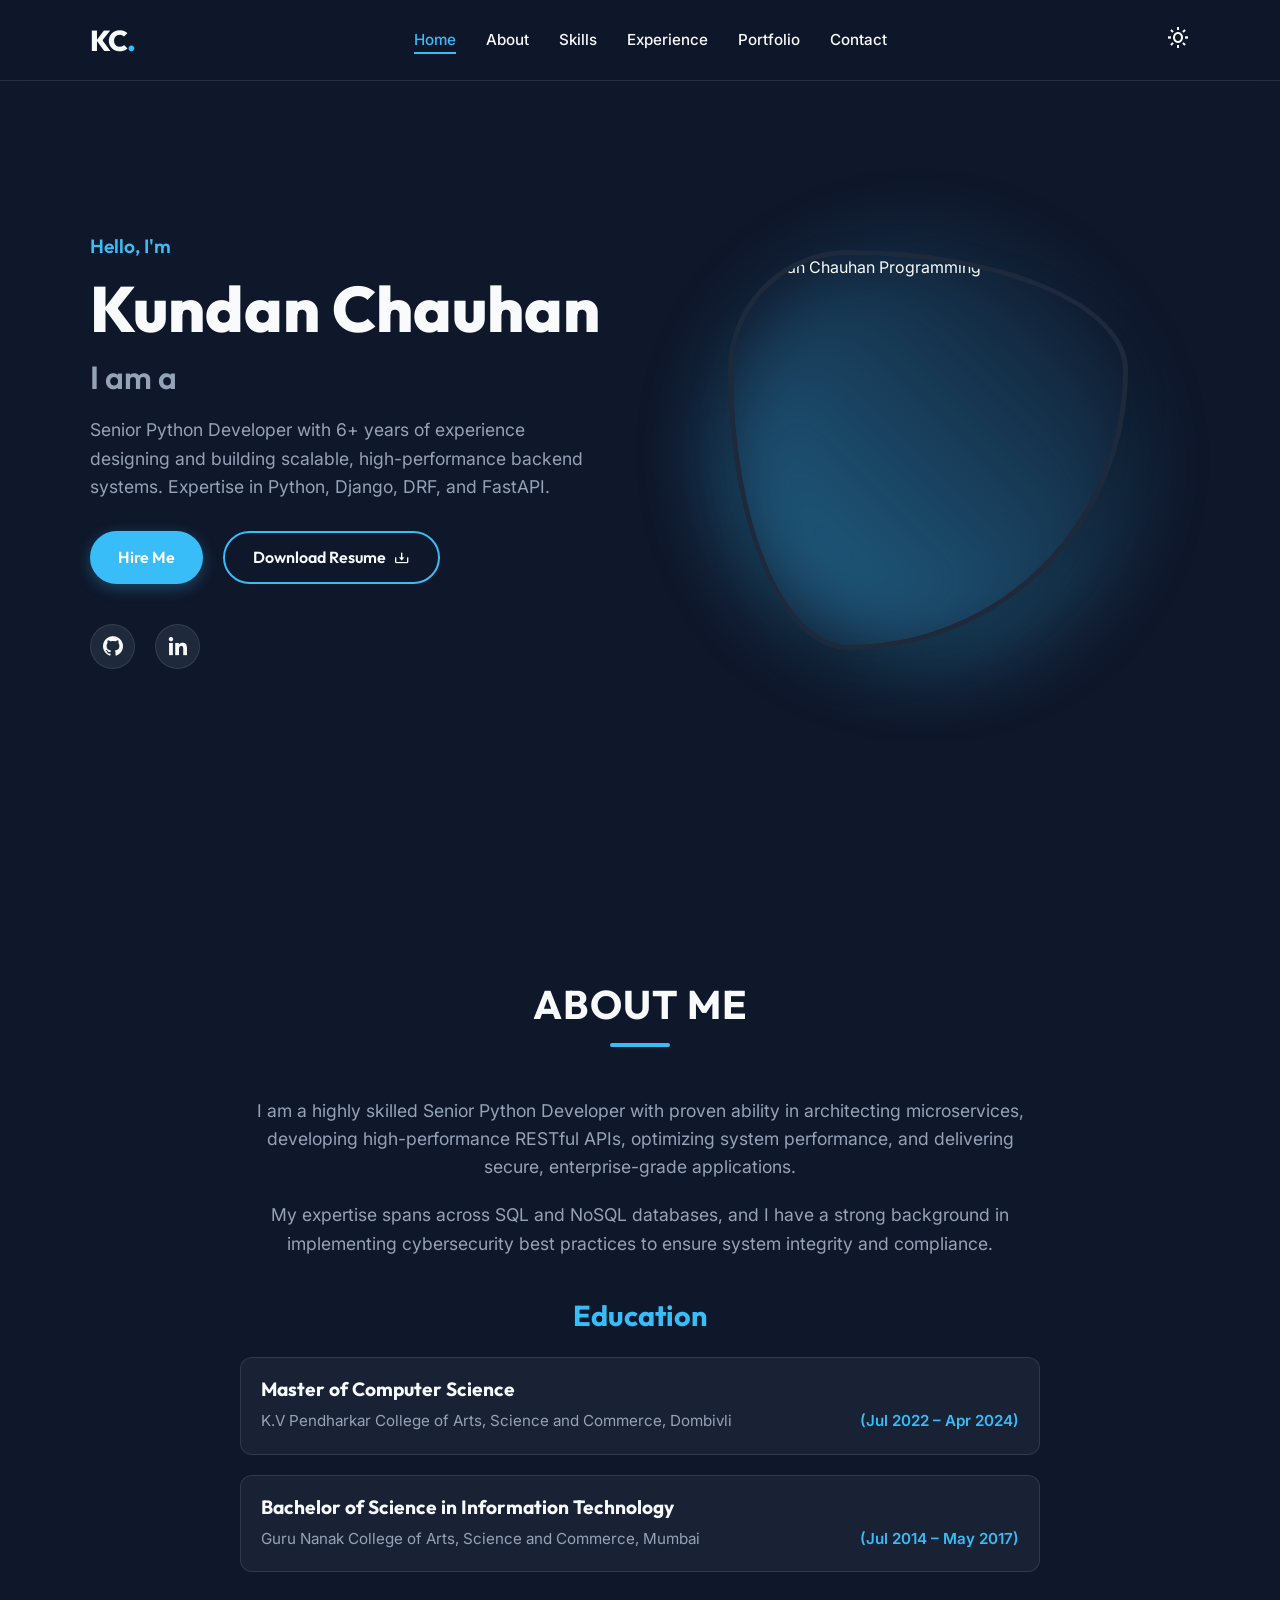
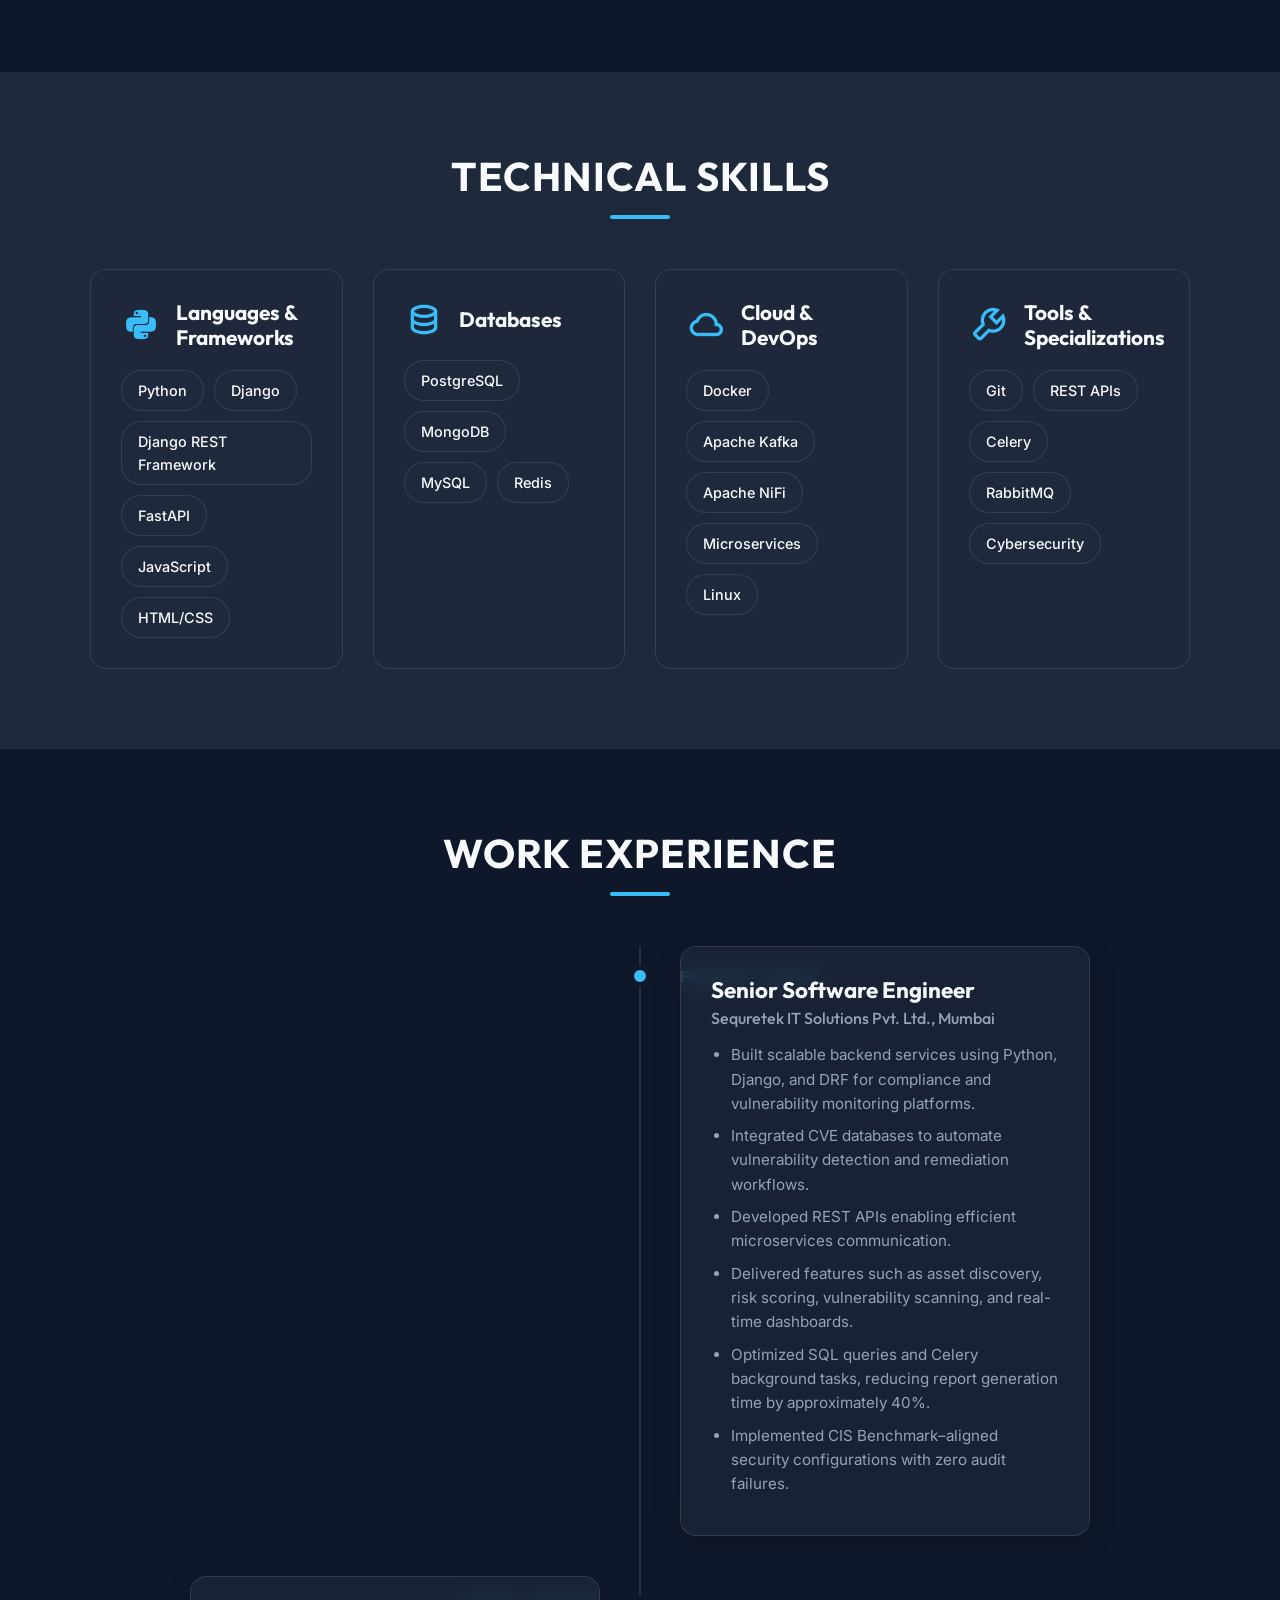
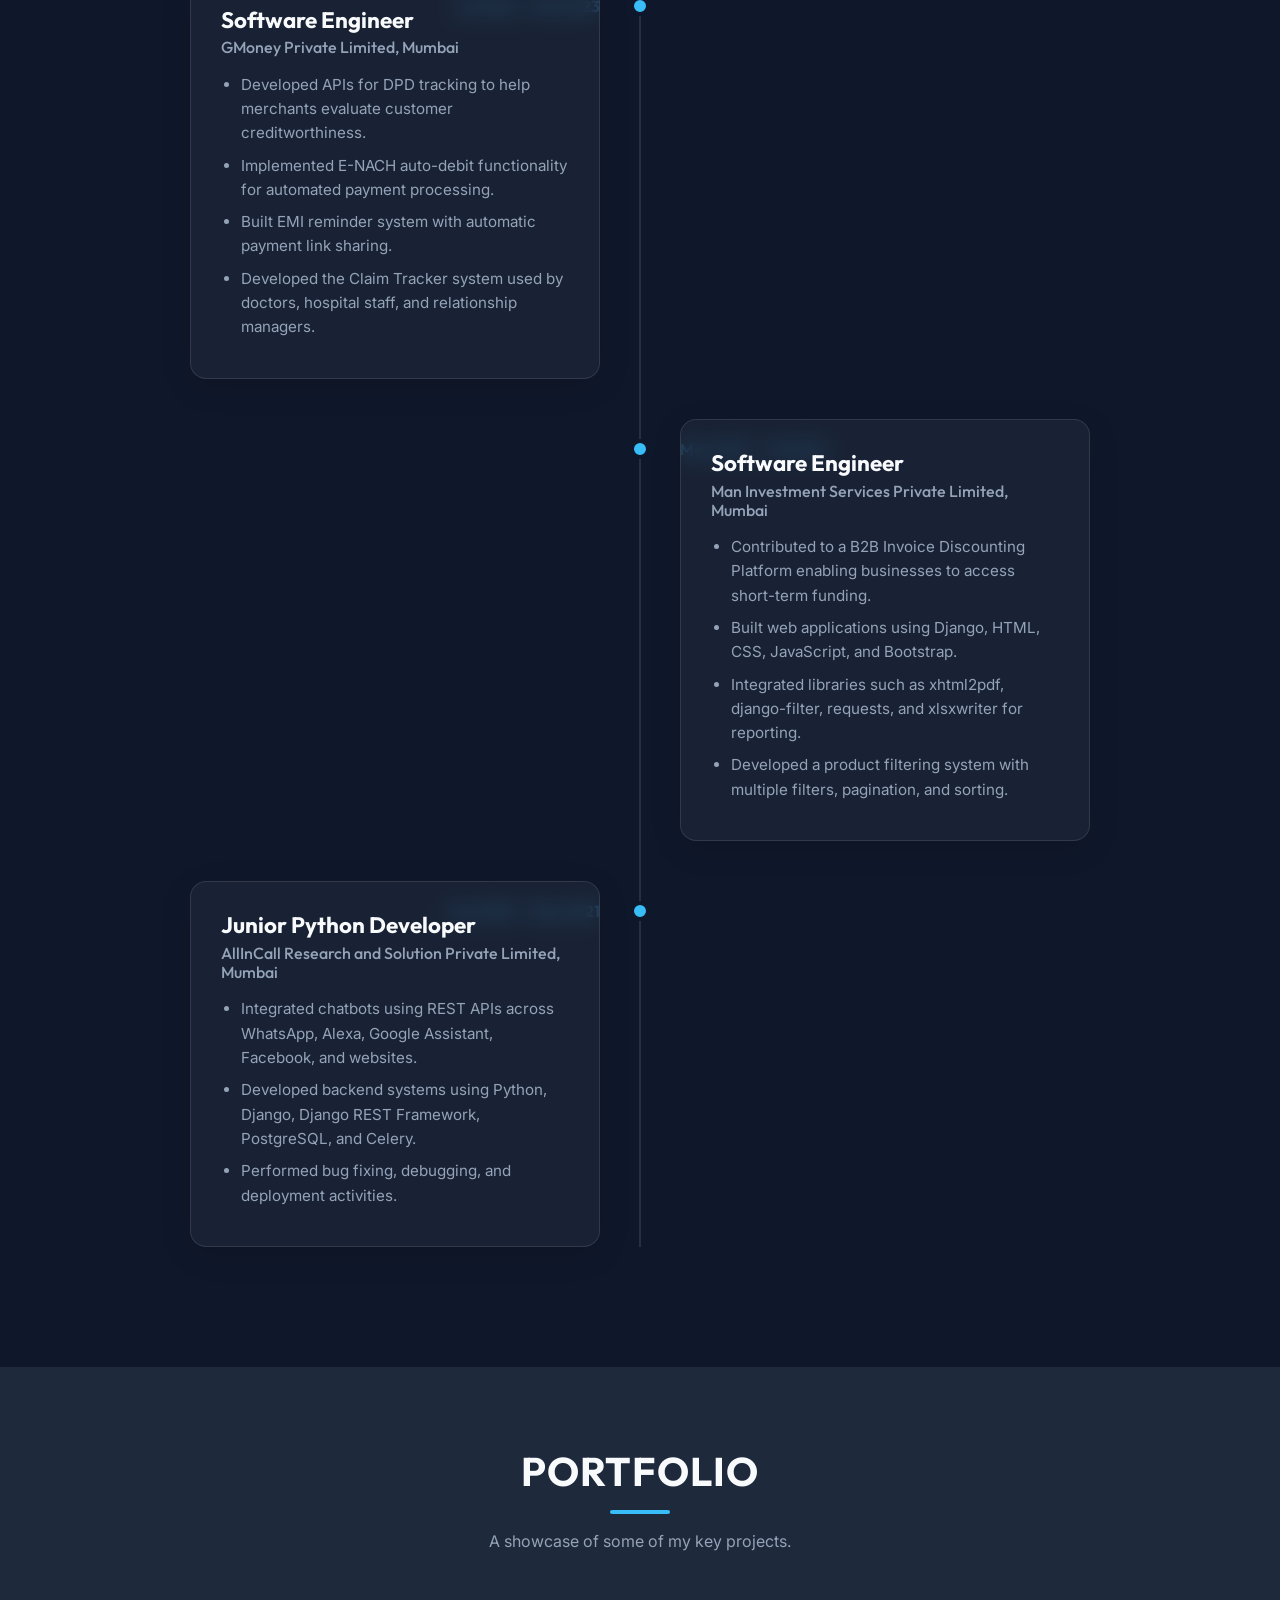
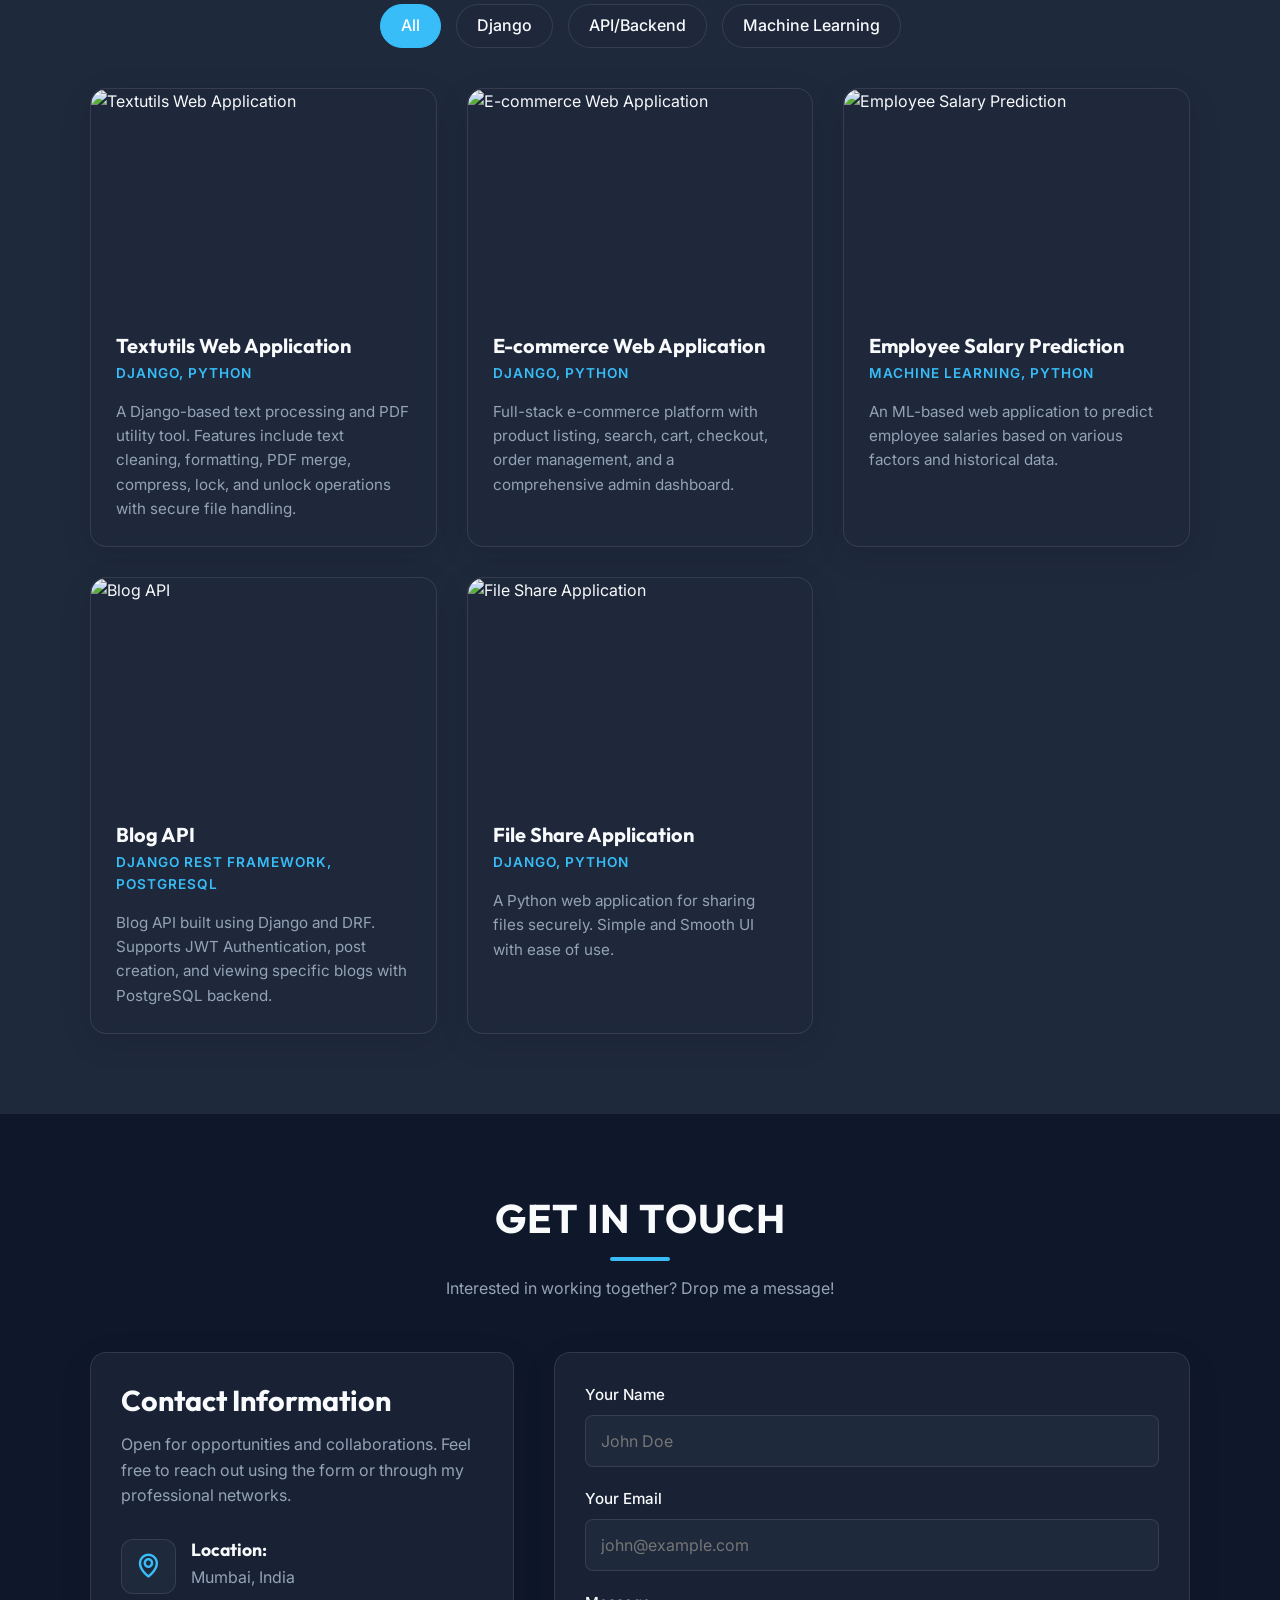
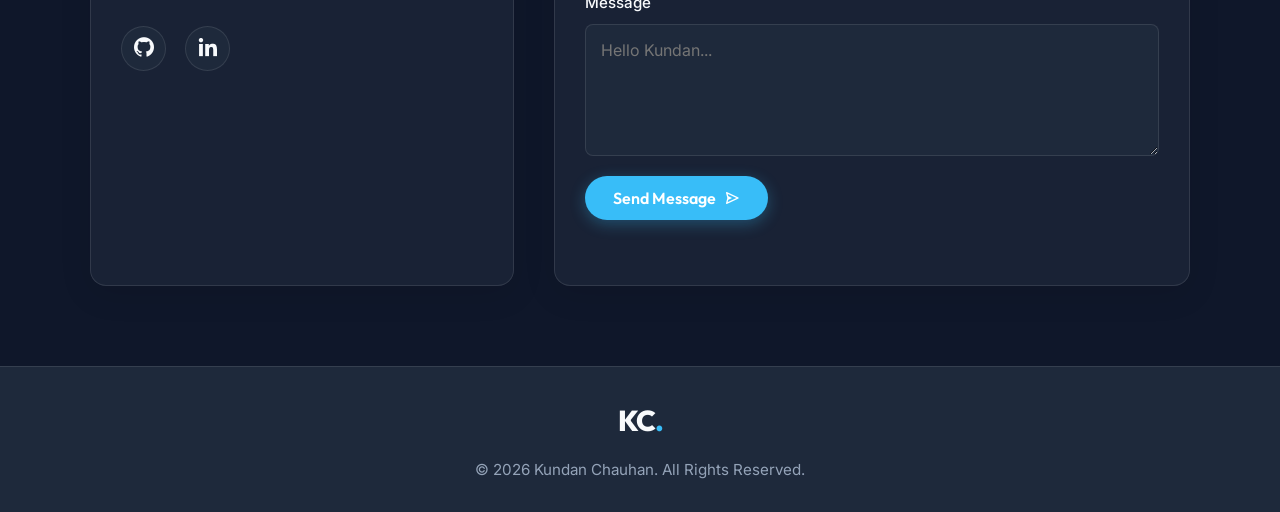
==== commit 3a6daeaa: "website updated" ====
--- a/index.html
+++ b/index.html
@@ -1,574 +1,419 @@
-<!DOCTYPE html>
-<html lang="en">
-
-<head>
-    <meta http-equiv="Content-Type" content="text/html; charset=utf-8">
-    <meta http-equiv="Cache-control" content="public">
-    <meta content="width=device-width, initial-scale=1.0" name="viewport">
-    <meta name="google-site-verification" content="4B-bcR-YTOJh9DVErCFuXzyRTgaX0ve5qEhmZ40tSU0" />
-    <title>Kundan Chauhan</title>
-
-    <meta name="description" content="Portoflio website of Kundan Chauhan. Check it out!">
-    <meta name="keywords"
-        content="Kundan, Kundan26, Kundans, Kundan Portfolio, Kundan, Kundan Chauhan, Kundan_chauhan Portfolio, Kundan Chauhan Portfolio">
-    <meta name="author" content="Kundan Chauhan">
-    <link rel="manifest" href="/manifest.json">
-    <meta name="theme-color" content="#FFFFFF">
-    <meta name="apple-mobile-web-app-capable" content="yes">
-    <meta name="apple-mobile-web-app-title" content="Kundan's Portfolio">
-    <meta name="apple-mobile-web-app-status-bar-style" content="default">
-    <meta property="og:image" content="assets/img/logo.png">
-    <meta property="og:image:type" content="image/png">
-    <meta property="og:image:width" content="512">
-    <meta property="og:image:height" content="512">
-    <!-- Service Worker Registration -->
-    <script type="text/javascript">
-        // Initialize the service worker
-        if ('serviceWorker' in navigator) {
-            navigator.serviceWorker.register('/serviceworker.js').then(function (registration) {
-                // Registration was successful
-                console.log('portfolio-progressive-web-app: ServiceWorker registration successful');
-            }, function (err) {
-                // registration failed :(
-                console.log('portfolio-progressive-web-app: ServiceWorker registration failed: ', err);
-            });
-        }
-
-    </script>
-
-    <!-- Favicons -->
-    <link href="assets/img/favicon.png" rel="icon">
-    <link href="assets/img/logo.png" rel="apple-touch-icon">
-
-    <link href="https://fonts.googleapis.com/css?family=Open+Sans|Raleway|Poppins&display=swap" rel="stylesheet">
-
-    <link href="stylesheet/extern/bootstrap.min.css" rel="stylesheet">
-    <link href="assets/vendor/icofont/icofont.min.css" rel="stylesheet">
-    <link href="assets/vendor/boxicons/css/boxicons.min.css" rel="stylesheet">
-    <link href="assets/vendor/venobox/venobox.css" rel="stylesheet">
-    <link href="stylesheet/extern/owl.carousel/assets/owl.carousel.min.css" rel="stylesheet">
-    <link href="stylesheet/extern/aos.css" rel="stylesheet">
-    <!-- Global site tag (gtag.js) - Google Analytics -->
-    <script async src="https://www.googletagmanager.com/gtag/js?id=G-GC6WQ9SXXE"></script>
-    <script>
-        window.dataLayer = window.dataLayer || [];
-        function gtag() { dataLayer.push(arguments); }
-        gtag('js', new Date());
-
-        gtag('config', 'G-GC6WQ9SXXE');
-    </script>
-    <!-- Template Main CSS File -->
-    <link href="stylesheet/preload.css" rel="stylesheet">
-    <link href="stylesheet/nav.css" rel="stylesheet">
-    <link href="stylesheet/scroll.css" rel="stylesheet">
-    <link href="stylesheet/style.css" rel="stylesheet">
-    <link href="stylesheet/footer.css" rel="stylesheet">
-</head>
-
-<body>
-    <!-- Nav Bar -->
-    <div id="img-holder"></div>
-    <div id="central">
-        <button type="button" class="mobile-nav-toggle d-xl-none"><i class="icofont-navigation-menu"></i></button>
-        <header id="header" class="d-flex flex-column justify-content-center">
-            <nav class="nav-menu">
-                <ul>
-                    <li class="active"><a href="#hero"><i class="bx bx-home"></i> <span>Home</span></a></li>
-                    <li><a href="#about"><i class="bx bx-user"></i> <span>About</span></a></li>
-                    <li><a href="#skills"><i class="icofont-gears"></i><span>Skills</span></a></li>
-                    <li><a href="#achieve"><i class='bx bxs-trophy'></i><span>Achievements</span></a></li>
-                    <li><a href="#facts"><i class='bx bxs-report'></i><span>Stats</span></a></li>
-                    <li><a href="#portfolio"><i class="bx bx-book-content"></i> <span>Portfolio</span></a></li>
-                    <li><a href="#contact"><i class="bx bx-envelope"></i> <span>Contact</span></a></li>
-                </ul>
-            </nav>
-        </header>
-
-        <!-- Main Section -->
-        <section id="hero" class="d-flex flex-column justify-content-center fader">
-            <div class="container" data-aos="zoom-in" data-aos-delay="100">
-                <h3>Hi there!</h3>
-                <p>This is
-                <h1>Kundan Chauhan</h1>
-                </p>
-                <p>A <span class="typed"
-                        data-typed-items="Python Developer, Django Developer, ML Engineer, Video Editors, Open Source Enthusiast"></span>
-                </p>
-                <div class="social-links">
-                    <a href="https://twitter.com/kundan__chauhan" target="_blank" rel="noreferrer" class="twitter"><i
-                            class="bx bxl-twitter"></i></a>
-                    <a href="https://github.com/kundanchauhan" class="github" target="_blank" rel="noreferrer"><i
-                            class="bx bxl-github"></i></a>
-                    <a href="https://www.linkedin.com/in/Kundan26/" class="linkedin" target="_blank"
-                        rel="noreferrer"><i class="bx bxl-linkedin"></i></a>
-                </div>
-            </div>
-        </section>
-
-        <main id="main">
-            <!-- About -->
-            <section id="about" class="about pt-5">
-                <div class="container" data-aos="fade-up">
-                    <div class="section-title p-3">
-                        <h2>About</h2>
-                        <div class="row">
-                            <p class="intro">
-                                Experienced Python Developer offering 3+ years of extensive experience and exceptional analytical and critical thinking skills.
-                                I'm a tech-savvy and ambitious person striving to make a difference.
-                            </p>
-                        </div>
-                        <div class="row mt-5 straight">
-                            <div class="col-lg-7 d-flex align-items-center gayab">
-                                <div class="container img-container">
-                                    <img src="assets/img/portfolio/name_thumb.jpeg" alt="Name" class="name" height="300"
-                                        width="300">
-                                </div>
-                            </div>
-                            <div class="col-lg-5 p-3 aboutme">
-                                <h5>Full Name : </h5> Kundan Chauhan
-                                <h5>Date of Birth : </h5> 1996
-                                <h5>Education : </h5> Msc (Pursuing)
-                                <h5>Field of Study : </h5> Computer Science
-                                <div class="link-holder my-4">
-                                    <a href="https://drive.google.com/file/d/1835bTA_1WgSbwjO7lDtdXHV2PbL_bVKo/view?usp=share_link"
-                                        target="_blank" rel="noreferrer">
-                                        <h5>View my Resume</h5>
-                                    </a>
-                                </div>
-                            </div>
-                        </div>
-                    </div>
-                </div>
-            </section>
-
-            <!-- Skills -->
-            <section id="skills" class="skills section-bg">
-                <div class="container p-3" data-aos="fade-up">
-                    <div class="section-title">
-                        <h2>Skills</h2>
-                    </div>
-                    <div class="section-title my-4">
-                        <p>I always had a knack for learning about new stuff. Over the past three years, I've ventured
-                            into Fintech fields that fascinated me
-                            From working extensively on Web Development using Django to Machine Learning.
-                            <br>
-                            Speaking of now, I'm exporing the awe-inspiring and beautiful world of Data Science.
-                        </p>
-                    </div>
-
-                    <div class="row skills-content mt-5">
-                        <div class="col-lg-6">
-                            <div class="progress">
-                                <span class="skill">Python <i class="val">80%</i></span>
-                                <div class="progress-bar-wrap">
-                                    <div class="progress-bar" role="progressbar" aria-valuenow="80" aria-valuemin="0"
-                                        aria-valuemax="100"></div>
-                                </div>
-                            </div>
-                            <div class="progress">
-                                <span class="skill">Django <i class="val">90%</i></span>
-                                <div class="progress-bar-wrap">
-                                    <div class="progress-bar" role="progressbar" aria-valuenow="90" aria-valuemin="0"
-                                        aria-valuemax="100"></div>
-                                </div>
-                            </div>
-                            <div class="progress">
-                                <span class="skill">Django REST framework <i class="val">75%</i></span>
-                                <div class="progress-bar-wrap">
-                                    <div class="progress-bar" role="progressbar" aria-valuenow=75 aria-valuemin="0"
-                                        aria-valuemax="100"></div>
-                                </div>
-                            </div>
-                        </div>
-
-                        <div class="col-lg-6">
-                            <div class="progress">
-                                <span class="skill">Tensorflow <i class="val">60%</i></span>
-                                <div class="progress-bar-wrap">
-                                    <div class="progress-bar" role="progressbar" aria-valuenow="60" aria-valuemin="0"
-                                        aria-valuemax="100"></div>
-                                </div>
-                            </div>
-
-                            <div class="progress">
-                                <span class="skill">OpenCV <i class="val">55%</i></span>
-                                <div class="progress-bar-wrap">
-                                    <div class="progress-bar" role="progressbar" aria-valuenow="55" aria-valuemin="0"
-                                        aria-valuemax="100"></div>
-                                </div>
-                            </div>
-
-                            <div class="progress">
-                                <span class="skill">Image Processing <i class="val">60%</i></span>
-                                <div class="progress-bar-wrap">
-                                    <div class="progress-bar" role="progressbar" aria-valuenow="60" aria-valuemin="0"
-                                        aria-valuemax="100"></div>
-                                </div>
-                            </div>
-                        </div>
-
-                    </div>
-                </div>
-            </section>
-            <!-- Achievements -->
-            <section id="achieve" class="about pt-5">
-                <div class="container" data-aos="fade-up">
-                    <div class="section-title p-3">
-                        <h2>Achievements</h2>
-                        <div class="row">
-                            <div class="col-12 p-3 roll">
-                                <h5>Got excellence award in Man Investment Services Private Limited, one given for extraordinary performance in
-                                    a quarter<br>2022</h5>
-                                <h5>Ranked Amongst Top 32 in HCL Better Health Hackathon <br>2020</h5>
-                                <h5>Participated in IIT Bombay coding fest world programming championship <br>2018</h5>
-                                
-                            </div>
-                        </div>
-                    </div>
-                </div>
-            </section>
-            <!-- Facts -->
-            <section id="facts" class="facts">
-                <div class="container p-3" data-aos="fade-up">
-                    <div class="section-title">
-                        <h2>Statistics</h2>
-                        <p>
-                            Here are some of the stats related to my projects and work.
-                        </p>
-                    </div>
-
-                    <div class="row mt-5">
-                        <div class="col-6 col-lg-3">
-                            <div class="count-box">
-                                <i class="bx bxl-github"></i>
-                                <span data-toggle="counter-up">12</span>
-                                <p>Git Repositories</p>
-                            </div>
-                        </div>
-
-                        <div class="col-6 col-lg-3">
-                            <div class="count-box">
-                                <i class='bx bxs-checkbox-checked'></i>
-                                <span data-toggle="counter-up">1</span>
-                                <p>Projects</p>
-                                <p>(Total)</p>
-                            </div>
-                        </div>
-
-                        <div class="col-6 col-lg-3">
-                            <div class="count-box">
-                                <i class='bx bx-toggle-right'></i>
-                                <span data-toggle="counter-up">1</span>
-                                <p>Active Projects</p>
-                            </div>
-                        </div>
-
-                        <div class="col-6 col-lg-3">
-                            <div class="count-box">
-                                <i class="icofont-users-alt-5"></i>
-                                <span style="display: inline;" data-toggle="counter-up">8</span><span
-                                    style="display: inline;">&nbsp;+</span>
-                                <p>Contributions and Counting</p>
-                            </div>
-                        </div>
-                    </div>
-                </div>
-            </section>
-
-            <!-- Portfolio -->
-            <section id="portfolio" class="portfolio section-bg pb-3">
-                <div class="container p-3" data-aos="fade-up">
-
-                    <div class="section-title mb-2">
-                        <h2>Portfolio</h2>
-                        <p>
-                            Here's a summary of the various projects and events I've been a part of over the past one
-                            year.
-                            Original images are attached in the description of these projects. Just Tap!.
-                        </p>
-                    </div>
-
-                    <div class="row mt -4">
-                        <div class="col-lg-12 d-flex justify-content-center" data-aos="fade-up" data-aos-delay="100">
-                            <ul id="portfolio-flters">
-                                <li data-filter="*" class="filter-active">All</li>
-                                <li data-filter=".filter-web">Web</li>
-                                <li data-filter=".filter-ml">ML</li>
-                                <li data-filter=".filter-misc">Misc.</li>
-                            </ul>
-                        </div>
-                    </div>
-
-                    <div class="row portfolio-container" data-aos="fade-up" data-aos-delay="200">
-
-                        <!-- Workshop -->
-                        <!-- <div class="col-lg-6 col-md-6 portfolio-item filter-ml">
-                            <div class="portfolio-wrap">
-                                <img src="assets/img/portfolio/portfolio-1.jpeg" class="img-fluid pimg" alt=""
-                                    height="658" width="539" loading="lazy">
-                                <div class="portfolio-info">
-                                    <h4>IoT Workshop</h4>
-                                    <p>Arduino, IoT</p>
-                                    <hr>
-                                    <p>A Workshop held for freshers introducing them to the amazing world of Arduino and
-                                        IoT.</p>
-                                </div>
-                            </div>
-                        </div> -->
-
-                        <!-- IoT -->
-                        <!-- <div class="col-lg-6 col-md-6 portfolio-item filter-ml filter-web">
-                            <div class="portfolio-wrap">
-                                <img src="assets/img/portfolio/img3.jpeg" class="img-fluid pimg" alt="" height="312"
-                                    width="539" loading="lazy">
-                                <div class="portfolio-info">
-                                    <h4>IoT Platform</h4>
-                                    <p>Django, Socket Programming</p>
-                                    <hr>
-                                    <p>An advanced web portal to enable real time communication between various
-                                        IoT projects securely.</p>
-                                    <div class="portfolio-links">
-                                        <a href="https://github.com/KundansSh/Platform" target="_blank"
-                                            rel="noreferrer"><i class="bx bxl-github"></i></a>
-                                    </div>
-                                </div>
-                            </div>
-                        </div> -->
-                        
-                         <div class="col-lg-6 col-md-6 portfolio-item filter-ml filter-web">
-                            <div class="portfolio-wrap">
-                                <img src="assets/img/portfolio/salary-prediction.jpg" class="img-fluid pimg" alt="" height="312"
-                                    width="539" loading="lazy">
-                                <div class="portfolio-info">
-                                    <h4>Employee salary prediction</h4>
-                                    <p>ML</p>
-                                    <hr>
-                                    <p>An advanced web portal to enable real time communication between various
-                                        IoT projects securely.</p>
-                                    <div class="portfolio-links">
-                                        <a href="https://github.com/kundanchauhan/employee-salary-prediction" target="_blank"
-                                            rel="noreferrer"><i class="bx bxl-github"></i></a>
-                                    </div>
-                                </div>
-                            </div>
-                        </div> 
-
-
-                        <!-- E Com -->
-                        <div class="col-lg-6 col-md-6 portfolio-item filter-web">
-                            <div class="portfolio-wrap">
-                                <img src="assets/img/portfolio/api-blog.png" class="img-fluid pimg" alt="" height="360"
-                                    width="539" loading="lazy">
-                                <div class="portfolio-info">
-                                    <h4>Blog API</h4>
-                                    <p>django rest framework</p>
-                                    <hr>
-                                    <p> Blog API built using Django and django rest framework. The website displays All blog post, specify blog and many more. Users can create an account using JWT Authentication. Blog API use Postgresql as database.
-                                    </p>
-                                    <div class="portfolio-links">
-                                        <!-- <a href="assets/img/portfolio/api-blog.png" data-gall="portfolioGallery"
-                                            class="venobox" title="ecom"><i class="bx bxs-image"></i></a> -->
-                                        <a href="https://github.com/kundanchauhan/blog-api" target="_blank"
-                                            rel="noreferrer"><i class="bx bxl-github"></i></a>
-                                    </div>
-                                </div>
-                            </div>
-                        </div>
-                        <div class="col-lg-6 col-md-6 portfolio-item filter-web">
-                            <div class="portfolio-wrap">
-                                <img src="assets/img/portfolio/ecom.jpg" class="img-fluid pimg" alt="" height="360"
-                                    width="539" loading="lazy">
-                                <div class="portfolio-info">
-                                    <h4>E Commerce Website</h4>
-                                    <p>Django</p>
-                                    <hr>
-                                    <p>Virtual space for shops in COVID scenario.Simple and Smooth UI with ease of use.
-                                    </p>
-                                    <div class="portfolio-links">
-                                        <!-- <a href="assets/img/portfolio/img2.jpeg" data-gall="portfolioGallery"
-                                            class="venobox" title="ecom"><i class="bx bxs-image"></i></a> -->
-                                        <a href="https://github.com/kundanchauhan/Ecommerce" target="_blank"
-                                            rel="noreferrer"><i class="bx bxl-github"></i></a>
-                                    </div>
-                                </div>
-                            </div>
-                        </div>
-                        <div class="col-lg-6 col-md-6 portfolio-item filter-web">
-                            <div class="portfolio-wrap">
-                                <img src="assets/img/portfolio/text-utiles.jpg" class="img-fluid pimg" alt="" height="360"
-                                    width="539" loading="lazy">
-                                <div class="portfolio-info">
-                                    <h4>Textutils Website</h4>
-                                    <p>Django</p>
-                                    <hr>
-                                    <p>Recon Utility is a Python web application. Simple and Smooth UI with ease of use.
-                                    </p>
-                                    <div class="portfolio-links">
-                                        <!-- <a href="assets/img/portfolio/img2.jpeg" data-gall="portfolioGallery"
-                                            class="venobox" title="ecom"><i class="bx bxs-image"></i></a> -->
-                                        <a href="https://github.com/kundanchauhan/ReconTextutils" target="_blank"
-                                            rel="noreferrer"><i class="bx bxl-github"></i></a>
-                                    </div>
-                                </div>
-                            </div>
-                        </div>
-                        
-                        <div class="col-lg-6 col-md-6 portfolio-item filter-web">
-                            <div class="portfolio-wrap">
-                                <img src="assets/img/portfolio/file_share.jpg" class="img-fluid pimg" alt="" height="360"
-                                    width="539" loading="lazy">
-                                <div class="portfolio-info">
-                                    <h4>File share application</h4>
-                                    <p>Django</p>
-                                    <hr>
-                                    <p>File Share Application is a Python web application. Simple and Smooth UI with ease of use.
-                                    </p>
-                                    <div class="portfolio-links">
-                                        <!-- <a href="assets/img/portfolio/img2.jpeg" data-gall="portfolioGallery"
-                                            class="venobox" title="ecom"><i class="bx bxs-image"></i></a> -->
-                                        <a href="https://github.com/kundanchauhan/File-share-application" target="_blank"
-                                            rel="noreferrer"><i class="bx bxl-github"></i></a>
-                                    </div>
-                                </div>
-                            </div>
-                        </div>
-
-
-                     
-                        <!-- VPen -->
-                        <!-- <div class="col-lg-6 col-md-6 portfolio-item filter-misc">
-                            <div class="portfolio-wrap">
-                                <img src="assets/img/portfolio/img_surface-pro.jpeg" class="img-fluid pimg" alt=""
-                                    height="300" width="539" loading="lazy">
-                                <div class="portfolio-info">
-                                    <h4>Virtual Pen</h4>
-                                    <p>OpenCV</p>
-                                    <p>Alpha Stage</p>
-                                    <hr>
-                                    <p>
-                                        An OpenCV based object tracker to write virtually. Supports multiple colors.
-                                    </p>
-                                    <div class="portfolio-links">
-                                        <a href="assets/img/portfolio/vpen.jpeg" data-gall="portfolioGallery"
-                                            class="venobox" title="Virtual Pen"><i class="bx bxs-image"></i></a>
-                                        <a href="https://github.com/KundansSh/Virtual_Pen" target="_blank"
-                                            rel="noreferrer"><i class="bx bxl-github"></i></a>
-                                    </div>
-                                </div>
-                            </div>
-                        </div>  --> 
-                        <!-- Shirt -->
-                        
-                        <!-- <div class="col-lg-6 col-md-6 portfolio-item filter-ml">
-                            <div class="portfolio-wrap">
-                                <img src="assets/img/portfolio/shirt.jpg" class="img-fluid pimg" alt="" height="359"
-                                    width="539" loading="lazy">
-                                <div class="portfolio-info">
-                                    <h4>Smart Health T-Shirt</h4>
-                                    <p>IoT</p>
-                                    <p>Under Development</p>
-                                    <hr>
-                                    <p>
-                                        An IoT powered Smart T-Shirt to monitor and track the health status of
-                                        individuals.
-                                    </p>
-                                </div>
-                            </div>
-                        </div> -->
-
-                        <!-- Blender -->
-                        <!-- <div class="col-lg-6 col-md-6 portfolio-item filter-misc">
-                            <div class="portfolio-wrap">
-                                <img src="assets/img/portfolio/Doughnut_last.jpeg" class="img-fluid pimg" alt=""
-                                    height="267" width="539" loading="lazy">
-                                <div class="portfolio-info">
-                                    <h4>3D Donut</h4>
-                                    <p>Blender</p>
-                                    <hr>
-                                    <p>
-                                        Render Blender !!!
-                                    </p>
-                                    <div class="portfolio-links">
-                                        <a href="assets/img/portfolio/Teddy.jpeg" data-gall="portfolioGallery"
-                                            class="venobox" title="Teddy"><i class="bx bxs-image"></i></a>
-                                        <a href="https://github.com/KundansSh/Blender_Models" target="_blank"
-                                            rel="noreferrer"><i class="bx bxl-github"></i></a>
-                                    </div>
-                                </div>
-                            </div>
-                        </div> -->
-                    </div>
-                </div>
-            </section>
-
-            <!-- Contact Me! -->
-            <section id="contact" class="contact py-5">
-                <div class="container p-3" data-aos="fade-up">
-
-                    <div class="section-title">
-                        <h2>Contact Me</h2>
-                        <p>Have some suggestions for me? Or perhaps something else?</p>
-                        <p>Just reach out!</p>
-                    </div>
-                    <div class="mt-5 text-center">
-                        <div class="info row">
-                            <div class="col-lg-4 my-2">
-                                <a href="mailto: kundanlalchauhan@gmail.com" target="_blank" rel="noreferrer"><i
-                                        class="icofont-envelope"></i></a>
-                                <h4>Email:</h4>
-                                <p>kundanlalchauhan@gmail.com</p>
-                            </div>
-                            <div class=" col-lg-4 my-2">
-                                <a href="https://www.google.com/maps/place/Dombivli,+Maharashtra/@19.2093338,73.099582,13z/data=!3m1!4b1!4m5!3m4!1s0x3be7958ef72d8707:0x84bf6ab96e280b08!8m2!3d19.2094006!4d73.0939483"
-                                    target="_blank" rel="noreferrer"><i class="icofont-google-map"></i></a>
-                                <h4>Location:</h4>
-                                <p>Thane, Maharashtra, India</p>
-                            </div>
-                            <div class="col-lg-4 my-2">
-                                <a href="https://www.linkedin.com/in/Kundan26/" class="linkedin"
-                                    target="_blank" rel="noreferrer"><i class="bx bxl-linkedin"></i></a>
-                                <h4>Linkedin</h4>
-                            </div>
-                        </div>
-                    </div>
-                </div>
-            </section>
-
-        </main>
-
-        <footer id="footer">
-            <div class="container">
-                <p>Designed with <span>Bootstrap</span></p>
-                <div class="social-links">
-                    <a href="https://twitter.com/kundan__chauhan" target="_blank" rel="noreferrer" class="twitter"><i
-                            class="bx bxl-twitter"></i></a>
-                    <a href="https://github.com/kundanchauhan" class="github" target="_blank" rel="noreferrer"><i
-                            class="bx bxl-github"></i></a>
-                    <a href="https://www.linkedin.com/in/kundan26" class="linkedin" target="_blank"
-                        rel="noreferrer"><i class="bx bxl-linkedin"></i></a>
-                </div>
-            </div>
-        </footer>
-
-        <!-- End #main -->
-        <a href="#" class="back-to-top"><i class="bx bx-up-arrow-alt"></i></a>
-        <div id="preloader"></div>
-
-        <!-- Vendor JS Files -->
-        <script src="assets/vendor/jquery/jquery.min.js"></script>
-        <script src="assets/vendor/bootstrap/js/bootstrap.bundle.min.js"></script>
-        <script src="assets/vendor/jquery.easing/jquery.easing.min.js"></script>
-        <script src="assets/vendor/waypoints/jquery.waypoints.min.js"></script>
-        <script src="assets/vendor/counterup/counterup.min.js"></script>
-        <script src="assets/vendor/isotope-layout/isotope.pkgd.min.js"></script>
-        <script async src="assets/vendor/venobox/venobox.min.js"></script>
-        <script src="stylesheet/extern/owl.carousel/owl.carousel.min.js"></script>
-        <script src="assets/vendor/typed.js/typed.min.js"></script>
-        <script src="stylesheet/extern/aos.js"></script>
-
-        <!-- Template Main JS File -->
-        <script src="js/main.js"></script>
-    </div>
-</body>
-
-</html>+<!DOCTYPE html>
+<html lang="en" data-theme="dark">
+<head>
+    <meta charset="UTF-8">
+    <meta name="viewport" content="width=device-width, initial-scale=1.0">
+    <title>Kundan Chauhan | Senior Python Developer</title>
+    <meta name="description" content="Portfolio of Kundan Chauhan, Senior Python Developer specializing in Django, FastAPI, and scalable backend systems.">
+    
+    <!-- Google Fonts -->
+    <link rel="preconnect" href="https://fonts.googleapis.com">
+    <link rel="preconnect" href="https://fonts.gstatic.com" crossorigin>
+    <link href="https://fonts.googleapis.com/css2?family=Inter:wght@300;400;500;600;700&family=Outfit:wght@400;600;800&display=swap" rel="stylesheet">
+    
+    <!-- Icons -->
+    <link href="https://unpkg.com/boxicons@2.1.4/css/boxicons.min.css" rel="stylesheet">
+    
+    <!-- AOS Animation CSS -->
+    <link href="https://unpkg.com/aos@2.3.1/dist/aos.css" rel="stylesheet">
+    
+    <!-- Custom CSS -->
+    <link rel="stylesheet" href="css/style.css">
+</head>
+<body>
+
+    <!-- Header / Navbar -->
+    <header id="header" class="header">
+        <div class="container nav-container">
+            <a href="#home" class="logo">KC<span>.</span></a>
+            
+            <nav class="navbar" id="navbar">
+                <ul class="nav-links">
+                    <li><a href="#home" class="nav-link active">Home</a></li>
+                    <li><a href="#about" class="nav-link">About</a></li>
+                    <li><a href="#skills" class="nav-link">Skills</a></li>
+                    <li><a href="#experience" class="nav-link">Experience</a></li>
+                    <li><a href="#portfolio" class="nav-link">Portfolio</a></li>
+                    <li><a href="#contact" class="nav-link">Contact</a></li>
+                </ul>
+            </nav>
+            
+            <div class="nav-actions">
+                <button id="theme-toggle" class="theme-toggle" aria-label="Toggle Theme">
+                    <i class='bx bx-sun'></i>
+                </button>
+                <div class="mobile-toggle" id="mobile-toggle">
+                    <i class='bx bx-menu'></i>
+                </div>
+            </div>
+        </div>
+    </header>
+
+    <!-- Hero Section -->
+    <section id="home" class="hero section">
+        <div class="container hero-container">
+            <div class="hero-content" data-aos="fade-right" data-aos-duration="1000">
+                <p class="greeting">Hello, I'm</p>
+                <h1 class="name">Kundan Chauhan</h1>
+                <h2 class="title">I am a <span class="typing-text"></span></h2>
+                <p class="description">
+                    Senior Python Developer with 6+ years of experience designing and building scalable, high-performance backend systems. Expertise in Python, Django, DRF, and FastAPI.
+                </p>
+                <div class="hero-btns">
+                    <a href="#contact" class="btn btn-primary">Hire Me</a>
+                    <a href="resume.pdf" class="btn btn-secondary" target="_blank" download>Download Resume <i class='bx bx-download'></i></a>
+                </div>
+                <div class="social-links">
+                    <a href="https://github.com/kundanchauhan" target="_blank" aria-label="GitHub"><i class='bx bxl-github'></i></a>
+                    <a href="https://linkedin.com/in/kundan-chauhan" target="_blank" aria-label="LinkedIn"><i class='bx bxl-linkedin'></i></a>
+                </div>
+            </div>
+            <div class="hero-image" data-aos="fade-left" data-aos-duration="1000" data-aos-delay="200">
+                <div class="image-wrapper">
+                    <!-- Placeholder image, replace with your actual profile picture -->
+                    <img src="https://images.unsplash.com/photo-1555066931-4365d14bab8c?auto=format&fit=crop&w=600&q=80" alt="Kundan Chauhan Programming">
+                    <div class="shape-blob"></div>
+                </div>
+            </div>
+        </div>
+    </section>
+
+    <!-- About Section -->
+    <section id="about" class="about section">
+        <div class="container">
+            <div class="section-title" data-aos="fade-up">
+                <h2>About Me</h2>
+                <div class="underline"></div>
+            </div>
+            <div class="about-content" data-aos="fade-up" data-aos-delay="200">
+                <p>
+                    I am a highly skilled Senior Python Developer with proven ability in architecting microservices, developing high-performance RESTful APIs, optimizing system performance, and delivering secure, enterprise-grade applications.
+                </p>
+                <p>
+                    My expertise spans across SQL and NoSQL databases, and I have a strong background in implementing cybersecurity best practices to ensure system integrity and compliance.
+                </p>
+                
+                <div class="education-block mt-4">
+                    <h3>Education</h3>
+                    <div class="edu-item">
+                        <h4>Master of Computer Science</h4>
+                        <p>K.V Pendharkar College of Arts, Science and Commerce, Dombivli <span>(Jul 2022 – Apr 2024)</span></p>
+                    </div>
+                    <div class="edu-item">
+                        <h4>Bachelor of Science in Information Technology</h4>
+                        <p>Guru Nanak College of Arts, Science and Commerce, Mumbai <span>(Jul 2014 – May 2017)</span></p>
+                    </div>
+                </div>
+            </div>
+        </div>
+    </section>
+
+    <!-- Skills Section -->
+    <section id="skills" class="skills section section-bg">
+        <div class="container">
+            <div class="section-title" data-aos="fade-up">
+                <h2>Technical Skills</h2>
+                <div class="underline"></div>
+            </div>
+            
+            <div class="skills-grid" data-aos="fade-up" data-aos-delay="200">
+                <div class="skill-category">
+                    <div class="skill-header">
+                        <i class='bx bxl-python'></i>
+                        <h3>Languages & Frameworks</h3>
+                    </div>
+                    <div class="skill-tags">
+                        <span>Python</span>
+                        <span>Django</span>
+                        <span>Django REST Framework</span>
+                        <span>FastAPI</span>
+                        <span>JavaScript</span>
+                        <span>HTML/CSS</span>
+                    </div>
+                </div>
+                
+                <div class="skill-category">
+                    <div class="skill-header">
+                        <i class='bx bx-data'></i>
+                        <h3>Databases</h3>
+                    </div>
+                    <div class="skill-tags">
+                        <span>PostgreSQL</span>
+                        <span>MongoDB</span>
+                        <span>MySQL</span>
+                        <span>Redis</span>
+                    </div>
+                </div>
+                
+                <div class="skill-category">
+                    <div class="skill-header">
+                        <i class='bx bx-cloud'></i>
+                        <h3>Cloud & DevOps</h3>
+                    </div>
+                    <div class="skill-tags">
+                        <span>Docker</span>
+                        <span>Apache Kafka</span>
+                        <span>Apache NiFi</span>
+                        <span>Microservices</span>
+                        <span>Linux</span>
+                    </div>
+                </div>
+                
+                <div class="skill-category">
+                    <div class="skill-header">
+                        <i class='bx bx-wrench'></i>
+                        <h3>Tools & Specializations</h3>
+                    </div>
+                    <div class="skill-tags">
+                        <span>Git</span>
+                        <span>REST APIs</span>
+                        <span>Celery</span>
+                        <span>RabbitMQ</span>
+                        <span>Cybersecurity</span>
+                    </div>
+                </div>
+            </div>
+        </div>
+    </section>
+
+    <!-- Experience Section -->
+    <section id="experience" class="experience section">
+        <div class="container">
+            <div class="section-title" data-aos="fade-up">
+                <h2>Work Experience</h2>
+                <div class="underline"></div>
+            </div>
+            
+            <div class="timeline">
+                <div class="timeline-item" data-aos="fade-up">
+                    <div class="timeline-dot"></div>
+                    <div class="timeline-date">Feb 2023 – present</div>
+                    <div class="timeline-content card-glass">
+                        <h3>Senior Software Engineer</h3>
+                        <h4>Sequretek IT Solutions Pvt. Ltd., Mumbai</h4>
+                        <ul>
+                            <li>Built scalable backend services using Python, Django, and DRF for compliance and vulnerability monitoring platforms.</li>
+                            <li>Integrated CVE databases to automate vulnerability detection and remediation workflows.</li>
+                            <li>Developed REST APIs enabling efficient microservices communication.</li>
+                            <li>Delivered features such as asset discovery, risk scoring, vulnerability scanning, and real-time dashboards.</li>
+                            <li>Optimized SQL queries and Celery background tasks, reducing report generation time by approximately 40%.</li>
+                            <li>Implemented CIS Benchmark–aligned security configurations with zero audit failures.</li>
+                        </ul>
+                    </div>
+                </div>
+                
+                <div class="timeline-item" data-aos="fade-up">
+                    <div class="timeline-dot"></div>
+                    <div class="timeline-date">Jul 2022 – Feb 2023</div>
+                    <div class="timeline-content card-glass">
+                        <h3>Software Engineer</h3>
+                        <h4>GMoney Private Limited, Mumbai</h4>
+                        <ul>
+                            <li>Developed APIs for DPD tracking to help merchants evaluate customer creditworthiness.</li>
+                            <li>Implemented E-NACH auto-debit functionality for automated payment processing.</li>
+                            <li>Built EMI reminder system with automatic payment link sharing.</li>
+                            <li>Developed the Claim Tracker system used by doctors, hospital staff, and relationship managers.</li>
+                        </ul>
+                    </div>
+                </div>
+                
+                <div class="timeline-item" data-aos="fade-up">
+                    <div class="timeline-dot"></div>
+                    <div class="timeline-date">May 2021 – Jul 2022</div>
+                    <div class="timeline-content card-glass">
+                        <h3>Software Engineer</h3>
+                        <h4>Man Investment Services Private Limited, Mumbai</h4>
+                        <ul>
+                            <li>Contributed to a B2B Invoice Discounting Platform enabling businesses to access short-term funding.</li>
+                            <li>Built web applications using Django, HTML, CSS, JavaScript, and Bootstrap.</li>
+                            <li>Integrated libraries such as xhtml2pdf, django-filter, requests, and xlsxwriter for reporting.</li>
+                            <li>Developed a product filtering system with multiple filters, pagination, and sorting.</li>
+                        </ul>
+                    </div>
+                </div>
+                
+                <div class="timeline-item" data-aos="fade-up">
+                    <div class="timeline-dot"></div>
+                    <div class="timeline-date">Jan 2020 – May 2021</div>
+                    <div class="timeline-content card-glass">
+                        <h3>Junior Python Developer</h3>
+                        <h4>AllInCall Research and Solution Private Limited, Mumbai</h4>
+                        <ul>
+                            <li>Integrated chatbots using REST APIs across WhatsApp, Alexa, Google Assistant, Facebook, and websites.</li>
+                            <li>Developed backend systems using Python, Django, Django REST Framework, PostgreSQL, and Celery.</li>
+                            <li>Performed bug fixing, debugging, and deployment activities.</li>
+                        </ul>
+                    </div>
+                </div>
+            </div>
+        </div>
+    </section>
+
+    <!-- Portfolio Section -->
+    <section id="portfolio" class="portfolio section section-bg">
+        <div class="container">
+            <div class="section-title" data-aos="fade-up">
+                <h2>Portfolio</h2>
+                <div class="underline"></div>
+                <p class="section-subtitle">A showcase of some of my key projects.</p>
+            </div>
+
+            <div class="row" data-aos="fade-up" data-aos-delay="100">
+                <div class="portfolio-filters-wrapper">
+                    <ul id="portfolio-filters" class="portfolio-filters">
+                        <li data-filter="*" class="filter-active">All</li>
+                        <li data-filter=".filter-django">Django</li>
+                        <li data-filter=".filter-api">API/Backend</li>
+                        <li data-filter=".filter-ml">Machine Learning</li>
+                    </ul>
+                </div>
+            </div>
+
+            <div class="portfolio-grid" data-aos="fade-up" data-aos-delay="200">
+                
+                <!-- Project 1 -->
+                <div class="portfolio-item card-glass filter-django filter-api">
+                    <div class="portfolio-img">
+                        <img src="https://images.unsplash.com/photo-1555099962-4199c345e5dd?auto=format&fit=crop&w=600&q=80" alt="Textutils Web Application">
+                        <div class="portfolio-overlay">
+                            <a href="https://github.com/kundanchauhan/ReconTextutils" target="_blank" class="portfolio-link"><i class='bx bx-link-external'></i> View Code</a>
+                        </div>
+                    </div>
+                    <div class="portfolio-info">
+                        <h4>Textutils Web Application</h4>
+                        <p class="tech-stack">Django, Python</p>
+                        <p class="desc">A Django-based text processing and PDF utility tool. Features include text cleaning, formatting, PDF merge, compress, lock, and unlock operations with secure file handling.</p>
+                    </div>
+                </div>
+
+                <!-- Project 2 -->
+                <div class="portfolio-item card-glass filter-django filter-api">
+                    <div class="portfolio-img">
+                        <img src="https://images.unsplash.com/photo-1556742049-0cfed4f6a45d?auto=format&fit=crop&w=600&q=80" alt="E-commerce Web Application">
+                        <div class="portfolio-overlay">
+                            <a href="https://github.com/kundanchauhan/Ecommerce" target="_blank" class="portfolio-link"><i class='bx bx-link-external'></i> View Code</a>
+                        </div>
+                    </div>
+                    <div class="portfolio-info">
+                        <h4>E-commerce Web Application</h4>
+                        <p class="tech-stack">Django, Python</p>
+                        <p class="desc">Full-stack e-commerce platform with product listing, search, cart, checkout, order management, and a comprehensive admin dashboard.</p>
+                    </div>
+                </div>
+
+                <!-- Project 3 -->
+                <div class="portfolio-item card-glass filter-ml">
+                    <div class="portfolio-img">
+                        <img src="https://images.unsplash.com/photo-1551288049-bebda4e38f71?auto=format&fit=crop&w=600&q=80" alt="Employee Salary Prediction">
+                        <div class="portfolio-overlay">
+                            <a href="https://github.com/kundanchauhan/employee-salary-prediction" target="_blank" class="portfolio-link"><i class='bx bx-link-external'></i> View Code</a>
+                        </div>
+                    </div>
+                    <div class="portfolio-info">
+                        <h4>Employee Salary Prediction</h4>
+                        <p class="tech-stack">Machine Learning, Python</p>
+                        <p class="desc">An ML-based web application to predict employee salaries based on various factors and historical data.</p>
+                    </div>
+                </div>
+
+                <!-- Project 4 -->
+                <div class="portfolio-item card-glass filter-django filter-api">
+                    <div class="portfolio-img">
+                        <img src="https://images.unsplash.com/photo-1516321318423-f06f85e504b3?auto=format&fit=crop&w=600&q=80" alt="Blog API">
+                        <div class="portfolio-overlay">
+                            <a href="https://github.com/kundanchauhan/blog-api" target="_blank" class="portfolio-link"><i class='bx bx-link-external'></i> View Code</a>
+                        </div>
+                    </div>
+                    <div class="portfolio-info">
+                        <h4>Blog API</h4>
+                        <p class="tech-stack">Django REST Framework, PostgreSQL</p>
+                        <p class="desc">Blog API built using Django and DRF. Supports JWT Authentication, post creation, and viewing specific blogs with PostgreSQL backend.</p>
+                    </div>
+                </div>
+                
+                <!-- Project 5 -->
+                <div class="portfolio-item card-glass filter-django">
+                    <div class="portfolio-img">
+                        <img src="https://images.unsplash.com/photo-1614064641913-6b71a3061145?auto=format&fit=crop&w=600&q=80" alt="File Share Application">
+                        <div class="portfolio-overlay">
+                            <a href="https://github.com/kundanchauhan/File-share-application" target="_blank" class="portfolio-link"><i class='bx bx-link-external'></i> View Code</a>
+                        </div>
+                    </div>
+                    <div class="portfolio-info">
+                        <h4>File Share Application</h4>
+                        <p class="tech-stack">Django, Python</p>
+                        <p class="desc">A Python web application for sharing files securely. Simple and Smooth UI with ease of use.</p>
+                    </div>
+                </div>
+
+            </div>
+        </div>
+    </section>
+
+    <!-- Contact Section -->
+    <section id="contact" class="contact section">
+        <div class="container">
+            <div class="section-title" data-aos="fade-up">
+                <h2>Get In Touch</h2>
+                <div class="underline"></div>
+                <p class="section-subtitle">Interested in working together? Drop me a message!</p>
+            </div>
+
+            <div class="contact-content" data-aos="fade-up" data-aos-delay="200">
+                <div class="contact-info card-glass">
+                    <h3>Contact Information</h3>
+                    <p>Open for opportunities and collaborations. Feel free to reach out using the form or through my professional networks.</p>
+                    
+                    <div class="info-item">
+                        <i class='bx bx-map'></i>
+                        <div>
+                            <h4>Location:</h4>
+                            <p>Mumbai, India</p>
+                        </div>
+                    </div>
+                    
+                    <div class="social-links-contact mt-4">
+                        <a href="https://github.com/kundanchauhan" target="_blank" aria-label="GitHub"><i class='bx bxl-github'></i></a>
+                        <a href="https://linkedin.com/in/kundan-chauhan" target="_blank" aria-label="LinkedIn"><i class='bx bxl-linkedin'></i></a>
+                    </div>
+                </div>
+
+                <div class="contact-form-wrapper card-glass">
+                    <!-- Note: Replace "YOUR_FORMSPREE_ID" with your actual Formspree endpoint -->
+                    <form action="https://formspree.io/f/xdabbjyn" method="POST" class="contact-form" id="contact-form">
+                        <div class="form-group">
+                            <label for="name">Your Name</label>
+                            <input type="text" name="name" id="name" required placeholder="John Doe">
+                        </div>
+                        <div class="form-group">
+                            <label for="email">Your Email</label>
+                            <input type="email" name="email" id="email" required placeholder="john@example.com">
+                        </div>
+                        <div class="form-group">
+                            <label for="message">Message</label>
+                            <textarea name="message" id="message" rows="5" required placeholder="Hello Kundan..."></textarea>
+                        </div>
+                        <button type="submit" class="btn btn-primary submit-btn">Send Message <i class='bx bx-send'></i></button>
+                        <p class="form-status" id="form-status"></p>
+                    </form>
+                </div>
+            </div>
+        </div>
+    </section>
+
+    <!-- Footer -->
+    <footer class="footer">
+        <div class="container">
+            <div class="footer-content">
+                <a href="#home" class="logo">KC<span>.</span></a>
+                <p>&copy; <span id="current-year"></span> Kundan Chauhan. All Rights Reserved.</p>
+            </div>
+        </div>
+    </footer>
+
+    <!-- Scripts -->
+    <script src="https://unpkg.com/aos@2.3.1/dist/aos.js"></script>
+    <script src="https://unpkg.com/typed.js@2.0.16/dist/typed.umd.js"></script>
+    <script src="js/script.js"></script>
+</body>
+</html>
--- a/css/style.css
+++ b/css/style.css
@@ -0,0 +1,1011 @@
+/* ==========================================================================
+   CSS Variables & Theme
+   ========================================================================== */
+:root {
+    /* Dark Theme (Default) */
+    --bg-color: #0f172a;
+    --text-color: #f8fafc;
+    --text-muted: #94a3b8;
+    --accent-color: #38bdf8;
+    --accent-hover: #0284c7;
+    --secondary-bg: #1e293b;
+    --card-bg: rgba(30, 41, 59, 0.7);
+    --border-color: rgba(255, 255, 255, 0.1);
+    --nav-bg: rgba(15, 23, 42, 0.9);
+    
+    /* Typography */
+    --font-primary: 'Inter', sans-serif;
+    --font-secondary: 'Outfit', sans-serif;
+    
+    /* Transitions */
+    --transition-fast: 0.2s ease;
+    --transition-normal: 0.3s ease;
+    --transition-slow: 0.5s ease;
+}
+
+[data-theme="light"] {
+    --bg-color: #f8fafc;
+    --text-color: #0f172a;
+    --text-muted: #475569;
+    --accent-color: #0284c7;
+    --accent-hover: #0369a1;
+    --secondary-bg: #e2e8f0;
+    --card-bg: rgba(255, 255, 255, 0.8);
+    --border-color: rgba(0, 0, 0, 0.1);
+    --nav-bg: rgba(248, 250, 252, 0.9);
+}
+
+/* ==========================================================================
+   Base Styles
+   ========================================================================== */
+* {
+    margin: 0;
+    padding: 0;
+    box-sizing: border-box;
+}
+
+html {
+    scroll-behavior: smooth;
+    scroll-padding-top: 80px;
+}
+
+body {
+    font-family: var(--font-primary);
+    background-color: var(--bg-color);
+    color: var(--text-color);
+    line-height: 1.6;
+    overflow-x: hidden;
+    transition: background-color var(--transition-normal), color var(--transition-normal);
+}
+
+h1, h2, h3, h4, h5, h6 {
+    font-family: var(--font-secondary);
+    color: var(--text-color);
+    line-height: 1.2;
+}
+
+a {
+    text-decoration: none;
+    color: var(--accent-color);
+    transition: color var(--transition-fast);
+}
+
+a:hover {
+    color: var(--accent-hover);
+}
+
+ul {
+    list-style: none;
+}
+
+img {
+    max-width: 100%;
+    height: auto;
+    display: block;
+}
+
+.container {
+    width: 100%;
+    max-width: 1140px;
+    margin: 0 auto;
+    padding: 0 20px;
+}
+
+.section {
+    padding: 80px 0;
+}
+
+.section-bg {
+    background-color: var(--secondary-bg);
+}
+
+.section-title {
+    text-align: center;
+    margin-bottom: 50px;
+}
+
+.section-title h2 {
+    font-size: 2.5rem;
+    margin-bottom: 15px;
+    text-transform: uppercase;
+    letter-spacing: 1px;
+}
+
+.underline {
+    width: 60px;
+    height: 4px;
+    background-color: var(--accent-color);
+    margin: 0 auto;
+    border-radius: 2px;
+}
+
+.section-subtitle {
+    margin-top: 15px;
+    color: var(--text-muted);
+}
+
+.mt-4 {
+    margin-top: 2rem;
+}
+
+/* ==========================================================================
+   Buttons
+   ========================================================================== */
+.btn {
+    display: inline-flex;
+    align-items: center;
+    justify-content: center;
+    gap: 8px;
+    padding: 12px 28px;
+    border-radius: 30px;
+    font-family: var(--font-secondary);
+    font-weight: 600;
+    cursor: pointer;
+    transition: all var(--transition-normal);
+    border: none;
+    outline: none;
+    font-size: 1rem;
+}
+
+.btn-primary {
+    background-color: var(--accent-color);
+    color: #fff;
+    box-shadow: 0 4px 15px rgba(56, 189, 248, 0.3);
+}
+
+.btn-primary:hover {
+    background-color: var(--accent-hover);
+    transform: translateY(-2px);
+    box-shadow: 0 6px 20px rgba(56, 189, 248, 0.4);
+    color: #fff;
+}
+
+.btn-secondary {
+    background-color: transparent;
+    color: var(--text-color);
+    border: 2px solid var(--accent-color);
+}
+
+.btn-secondary:hover {
+    background-color: var(--accent-color);
+    color: #fff;
+    transform: translateY(-2px);
+}
+
+/* ==========================================================================
+   Glassmorphism Utilities
+   ========================================================================== */
+.card-glass {
+    background: var(--card-bg);
+    backdrop-filter: blur(10px);
+    -webkit-backdrop-filter: blur(10px);
+    border: 1px solid var(--border-color);
+    border-radius: 16px;
+    padding: 30px;
+    box-shadow: 0 8px 32px rgba(0, 0, 0, 0.1);
+    transition: transform var(--transition-normal), box-shadow var(--transition-normal);
+}
+
+.card-glass:hover {
+    transform: translateY(-5px);
+    box-shadow: 0 12px 40px rgba(0, 0, 0, 0.15);
+}
+
+/* ==========================================================================
+   Header & Navbar
+   ========================================================================== */
+.header {
+    position: fixed;
+    top: 0;
+    left: 0;
+    width: 100%;
+    z-index: 1000;
+    background: var(--nav-bg);
+    backdrop-filter: blur(10px);
+    border-bottom: 1px solid var(--border-color);
+    transition: all var(--transition-normal);
+}
+
+.header.scrolled {
+    box-shadow: 0 4px 20px rgba(0, 0, 0, 0.1);
+}
+
+.nav-container {
+    display: flex;
+    align-items: center;
+    justify-content: space-between;
+    height: 80px;
+}
+
+.logo {
+    font-family: var(--font-secondary);
+    font-size: 1.8rem;
+    font-weight: 800;
+    color: var(--text-color);
+    letter-spacing: -1px;
+}
+
+.logo span {
+    color: var(--accent-color);
+}
+
+.nav-links {
+    display: flex;
+    gap: 30px;
+}
+
+.nav-link {
+    color: var(--text-color);
+    font-weight: 500;
+    font-size: 0.95rem;
+    position: relative;
+}
+
+.nav-link::after {
+    content: '';
+    position: absolute;
+    bottom: -5px;
+    left: 0;
+    width: 0;
+    height: 2px;
+    background-color: var(--accent-color);
+    transition: width var(--transition-normal);
+}
+
+.nav-link:hover::after,
+.nav-link.active::after {
+    width: 100%;
+}
+
+.nav-link.active {
+    color: var(--accent-color);
+}
+
+.nav-actions {
+    display: flex;
+    align-items: center;
+    gap: 20px;
+}
+
+.theme-toggle {
+    background: transparent;
+    border: none;
+    color: var(--text-color);
+    font-size: 1.5rem;
+    cursor: pointer;
+    transition: color var(--transition-fast);
+}
+
+.theme-toggle:hover {
+    color: var(--accent-color);
+}
+
+.mobile-toggle {
+    display: none;
+    font-size: 1.8rem;
+    cursor: pointer;
+    color: var(--text-color);
+}
+
+/* ==========================================================================
+   Hero Section
+   ========================================================================== */
+.hero {
+    min-height: 100vh;
+    display: flex;
+    align-items: center;
+    padding-top: 80px;
+}
+
+.hero-container {
+    display: flex;
+    align-items: center;
+    justify-content: space-between;
+    gap: 50px;
+}
+
+.hero-content {
+    flex: 1;
+}
+
+.greeting {
+    font-family: var(--font-secondary);
+    font-size: 1.2rem;
+    font-weight: 600;
+    color: var(--accent-color);
+    margin-bottom: 10px;
+}
+
+.name {
+    font-size: 4rem;
+    font-weight: 800;
+    margin-bottom: 10px;
+}
+
+.title {
+    font-size: 2rem;
+    font-weight: 600;
+    color: var(--text-muted);
+    margin-bottom: 20px;
+}
+
+.typing-text {
+    color: var(--accent-color);
+}
+
+.hero .description {
+    font-size: 1.1rem;
+    color: var(--text-muted);
+    margin-bottom: 30px;
+    max-width: 500px;
+}
+
+.hero-btns {
+    display: flex;
+    gap: 20px;
+    margin-bottom: 40px;
+}
+
+.social-links {
+    display: flex;
+    gap: 20px;
+}
+
+.social-links a {
+    display: inline-flex;
+    align-items: center;
+    justify-content: center;
+    width: 45px;
+    height: 45px;
+    border-radius: 50%;
+    background-color: var(--secondary-bg);
+    color: var(--text-color);
+    font-size: 1.5rem;
+    transition: all var(--transition-normal);
+    border: 1px solid var(--border-color);
+}
+
+.social-links a:hover {
+    background-color: var(--accent-color);
+    color: #fff;
+    transform: translateY(-3px);
+}
+
+.hero-image {
+    flex: 1;
+    display: flex;
+    justify-content: center;
+}
+
+.image-wrapper {
+    position: relative;
+    width: 400px;
+    height: 400px;
+}
+
+.image-wrapper img {
+    width: 100%;
+    height: 100%;
+    object-fit: cover;
+    border-radius: 30% 70% 70% 30% / 30% 30% 70% 70%;
+    box-shadow: 0 20px 40px rgba(0, 0, 0, 0.2);
+    animation: morph 8s ease-in-out infinite;
+    z-index: 2;
+    position: relative;
+    border: 5px solid var(--secondary-bg);
+}
+
+.shape-blob {
+    position: absolute;
+    top: 50%;
+    left: 50%;
+    transform: translate(-50%, -50%);
+    width: 420px;
+    height: 420px;
+    background: linear-gradient(45deg, var(--accent-color), transparent);
+    border-radius: 50%;
+    filter: blur(40px);
+    z-index: 1;
+    opacity: 0.5;
+    animation: pulse 4s infinite alternate;
+}
+
+@keyframes morph {
+    0% { border-radius: 30% 70% 70% 30% / 30% 30% 70% 70%; }
+    25% { border-radius: 58% 42% 75% 25% / 76% 46% 54% 24%; }
+    50% { border-radius: 50% 50% 33% 67% / 55% 27% 73% 45%; }
+    75% { border-radius: 33% 67% 58% 42% / 63% 68% 32% 37%; }
+    100% { border-radius: 30% 70% 70% 30% / 30% 30% 70% 70%; }
+}
+
+@keyframes pulse {
+    0% { transform: translate(-50%, -50%) scale(0.9); opacity: 0.3; }
+    100% { transform: translate(-50%, -50%) scale(1.1); opacity: 0.6; }
+}
+
+/* ==========================================================================
+   About Section
+   ========================================================================== */
+.about-content {
+    max-width: 800px;
+    margin: 0 auto;
+    text-align: center;
+}
+
+.about-content p {
+    font-size: 1.1rem;
+    color: var(--text-muted);
+    margin-bottom: 20px;
+}
+
+.education-block {
+    text-align: left;
+    margin-top: 40px;
+}
+
+.education-block h3 {
+    font-size: 1.8rem;
+    margin-bottom: 25px;
+    color: var(--accent-color);
+    text-align: center;
+}
+
+.edu-item {
+    background: var(--card-bg);
+    padding: 20px;
+    border-radius: 12px;
+    margin-bottom: 20px;
+    border: 1px solid var(--border-color);
+}
+
+.edu-item h4 {
+    font-size: 1.2rem;
+    margin-bottom: 8px;
+}
+
+.edu-item p {
+    font-size: 0.95rem;
+    margin-bottom: 0;
+    display: flex;
+    justify-content: space-between;
+    align-items: center;
+}
+
+.edu-item p span {
+    color: var(--accent-color);
+    font-weight: 600;
+}
+
+/* ==========================================================================
+   Skills Section
+   ========================================================================== */
+.skills-grid {
+    display: grid;
+    grid-template-columns: repeat(auto-fit, minmax(250px, 1fr));
+    gap: 30px;
+}
+
+.skill-category {
+    background: var(--card-bg);
+    padding: 30px;
+    border-radius: 16px;
+    border: 1px solid var(--border-color);
+    transition: transform var(--transition-normal);
+}
+
+.skill-category:hover {
+    transform: translateY(-5px);
+}
+
+.skill-header {
+    display: flex;
+    align-items: center;
+    gap: 15px;
+    margin-bottom: 20px;
+}
+
+.skill-header i {
+    font-size: 2.5rem;
+    color: var(--accent-color);
+}
+
+.skill-header h3 {
+    font-size: 1.3rem;
+}
+
+.skill-tags {
+    display: flex;
+    flex-wrap: wrap;
+    gap: 10px;
+}
+
+.skill-tags span {
+    background: var(--secondary-bg);
+    padding: 8px 16px;
+    border-radius: 20px;
+    font-size: 0.9rem;
+    font-weight: 500;
+    color: var(--text-color);
+    border: 1px solid var(--border-color);
+}
+
+/* ==========================================================================
+   Experience Timeline
+   ========================================================================== */
+.timeline {
+    position: relative;
+    max-width: 900px;
+    margin: 0 auto;
+}
+
+.timeline::before {
+    content: '';
+    position: absolute;
+    width: 2px;
+    background-color: var(--border-color);
+    top: 0;
+    bottom: 0;
+    left: 50%;
+    transform: translateX(-50%);
+}
+
+.timeline-item {
+    position: relative;
+    width: 100%;
+    margin-bottom: 40px;
+    display: flex;
+    justify-content: flex-end;
+}
+
+.timeline-item:nth-child(even) {
+    justify-content: flex-start;
+}
+
+.timeline-dot {
+    position: absolute;
+    left: 50%;
+    top: 20px;
+    transform: translateX(-50%);
+    width: 20px;
+    height: 20px;
+    background-color: var(--accent-color);
+    border-radius: 50%;
+    border: 4px solid var(--bg-color);
+    z-index: 10;
+}
+
+.timeline-date {
+    position: absolute;
+    left: 50%;
+    top: 18px;
+    width: 50%;
+    padding-left: 40px;
+    font-weight: 600;
+    color: var(--accent-color);
+    font-family: var(--font-secondary);
+}
+
+.timeline-item:nth-child(even) .timeline-date {
+    left: 0;
+    text-align: right;
+    padding-left: 0;
+    padding-right: 40px;
+}
+
+.timeline-content {
+    width: calc(50% - 40px);
+    padding: 30px;
+}
+
+.timeline-content h3 {
+    font-size: 1.4rem;
+    margin-bottom: 5px;
+}
+
+.timeline-content h4 {
+    font-size: 1rem;
+    color: var(--text-muted);
+    margin-bottom: 15px;
+    font-weight: 500;
+}
+
+.timeline-content ul {
+    list-style-type: disc;
+    padding-left: 20px;
+    color: var(--text-muted);
+}
+
+.timeline-content ul li {
+    margin-bottom: 8px;
+    font-size: 0.95rem;
+}
+
+/* ==========================================================================
+   Portfolio Section
+   ========================================================================== */
+.portfolio-filters-wrapper {
+    display: flex;
+    justify-content: center;
+    margin-bottom: 40px;
+}
+
+.portfolio-filters {
+    display: flex;
+    flex-wrap: wrap;
+    justify-content: center;
+    gap: 15px;
+}
+
+.portfolio-filters li {
+    padding: 8px 20px;
+    background: var(--card-bg);
+    border: 1px solid var(--border-color);
+    border-radius: 30px;
+    cursor: pointer;
+    font-weight: 500;
+    transition: all var(--transition-normal);
+}
+
+.portfolio-filters li:hover,
+.portfolio-filters li.filter-active {
+    background: var(--accent-color);
+    color: #fff;
+    border-color: var(--accent-color);
+}
+
+.portfolio-grid {
+    display: grid;
+    grid-template-columns: repeat(auto-fill, minmax(320px, 1fr));
+    gap: 30px;
+}
+
+.portfolio-item {
+    overflow: hidden;
+    padding: 0;
+}
+
+.portfolio-img {
+    position: relative;
+    overflow: hidden;
+    border-radius: 16px 16px 0 0;
+    height: 220px;
+}
+
+.portfolio-img img {
+    width: 100%;
+    height: 100%;
+    object-fit: cover;
+    transition: transform 0.5s ease;
+}
+
+.portfolio-overlay {
+    position: absolute;
+    top: 0;
+    left: 0;
+    width: 100%;
+    height: 100%;
+    background: rgba(15, 23, 42, 0.8);
+    display: flex;
+    align-items: center;
+    justify-content: center;
+    opacity: 0;
+    transition: opacity var(--transition-normal);
+}
+
+.portfolio-item:hover .portfolio-overlay {
+    opacity: 1;
+}
+
+.portfolio-item:hover .portfolio-img img {
+    transform: scale(1.1);
+}
+
+.portfolio-link {
+    display: flex;
+    align-items: center;
+    gap: 8px;
+    background: var(--accent-color);
+    color: #fff;
+    padding: 10px 20px;
+    border-radius: 30px;
+    font-weight: 600;
+    transform: translateY(20px);
+    transition: transform var(--transition-normal);
+}
+
+.portfolio-item:hover .portfolio-link {
+    transform: translateY(0);
+}
+
+.portfolio-info {
+    padding: 25px;
+}
+
+.portfolio-info h4 {
+    font-size: 1.25rem;
+    margin-bottom: 5px;
+}
+
+.tech-stack {
+    color: var(--accent-color);
+    font-size: 0.85rem;
+    font-weight: 600;
+    margin-bottom: 15px;
+    text-transform: uppercase;
+    letter-spacing: 1px;
+}
+
+.portfolio-info .desc {
+    color: var(--text-muted);
+    font-size: 0.95rem;
+}
+
+/* ==========================================================================
+   Contact Section
+   ========================================================================== */
+.contact-content {
+    display: grid;
+    grid-template-columns: 1fr 1.5fr;
+    gap: 40px;
+}
+
+.contact-info h3 {
+    font-size: 1.8rem;
+    margin-bottom: 15px;
+}
+
+.contact-info > p {
+    color: var(--text-muted);
+    margin-bottom: 30px;
+}
+
+.info-item {
+    display: flex;
+    align-items: flex-start;
+    gap: 15px;
+    margin-bottom: 20px;
+}
+
+.info-item i {
+    font-size: 1.8rem;
+    color: var(--accent-color);
+    background: var(--secondary-bg);
+    padding: 12px;
+    border-radius: 12px;
+    border: 1px solid var(--border-color);
+}
+
+.info-item h4 {
+    font-size: 1.1rem;
+    margin-bottom: 5px;
+}
+
+.info-item p {
+    color: var(--text-muted);
+}
+
+.social-links-contact a {
+    display: inline-flex;
+    align-items: center;
+    justify-content: center;
+    width: 45px;
+    height: 45px;
+    border-radius: 50%;
+    background-color: var(--secondary-bg);
+    color: var(--text-color);
+    font-size: 1.5rem;
+    transition: all var(--transition-normal);
+    border: 1px solid var(--border-color);
+    margin-right: 15px;
+}
+
+.social-links-contact a:hover {
+    background-color: var(--accent-color);
+    color: #fff;
+    transform: translateY(-3px);
+}
+
+.contact-form {
+    display: flex;
+    flex-direction: column;
+    gap: 20px;
+}
+
+.form-group {
+    display: flex;
+    flex-direction: column;
+    gap: 8px;
+}
+
+.form-group label {
+    font-weight: 500;
+    font-size: 0.95rem;
+}
+
+.form-group input,
+.form-group textarea {
+    width: 100%;
+    padding: 15px;
+    background: var(--secondary-bg);
+    border: 1px solid var(--border-color);
+    border-radius: 8px;
+    color: var(--text-color);
+    font-family: var(--font-primary);
+    font-size: 1rem;
+    outline: none;
+    transition: border-color var(--transition-fast);
+}
+
+.form-group input:focus,
+.form-group textarea:focus {
+    border-color: var(--accent-color);
+}
+
+.submit-btn {
+    align-self: flex-start;
+}
+
+.form-status {
+    margin-top: 15px;
+    font-weight: 500;
+}
+
+.form-status.success {
+    color: #10b981;
+}
+
+.form-status.error {
+    color: #ef4444;
+}
+
+/* ==========================================================================
+   Footer
+   ========================================================================== */
+.footer {
+    background: var(--secondary-bg);
+    padding: 30px 0;
+    border-top: 1px solid var(--border-color);
+    text-align: center;
+}
+
+.footer-content {
+    display: flex;
+    flex-direction: column;
+    align-items: center;
+    gap: 15px;
+}
+
+.footer p {
+    color: var(--text-muted);
+    font-size: 0.95rem;
+}
+
+/* ==========================================================================
+   Responsive Design
+   ========================================================================== */
+@media (max-width: 992px) {
+    .hero-container {
+        flex-direction: column;
+        text-align: center;
+        padding-top: 40px;
+    }
+    
+    .hero .description {
+        margin: 0 auto 30px;
+    }
+    
+    .hero-btns, .social-links {
+        justify-content: center;
+    }
+    
+    .timeline::before {
+        left: 30px;
+    }
+    
+    .timeline-item, .timeline-item:nth-child(even) {
+        justify-content: flex-end;
+    }
+    
+    .timeline-dot {
+        left: 30px;
+    }
+    
+    .timeline-date, .timeline-item:nth-child(even) .timeline-date {
+        left: 70px;
+        top: 0;
+        width: auto;
+        text-align: left;
+        padding: 0;
+        margin-bottom: 10px;
+        position: relative;
+    }
+    
+    .timeline-content, .timeline-item:nth-child(even) .timeline-content {
+        width: calc(100% - 70px);
+    }
+    
+    .contact-content {
+        grid-template-columns: 1fr;
+    }
+}
+
+@media (max-width: 768px) {
+    .name {
+        font-size: 3rem;
+    }
+    
+    .title {
+        font-size: 1.5rem;
+    }
+    
+    .image-wrapper {
+        width: 300px;
+        height: 300px;
+    }
+    
+    .shape-blob {
+        width: 320px;
+        height: 320px;
+    }
+    
+    .mobile-toggle {
+        display: block;
+    }
+    
+    .navbar {
+        position: absolute;
+        top: 80px;
+        left: -100%;
+        width: 100%;
+        background: var(--nav-bg);
+        backdrop-filter: blur(10px);
+        border-bottom: 1px solid var(--border-color);
+        transition: left 0.3s ease;
+    }
+    
+    .navbar.active {
+        left: 0;
+    }
+    
+    .nav-links {
+        flex-direction: column;
+        gap: 0;
+    }
+    
+    .nav-links li {
+        width: 100%;
+    }
+    
+    .nav-link {
+        display: block;
+        padding: 20px;
+        text-align: center;
+        border-bottom: 1px solid var(--border-color);
+    }
+    
+    .nav-link::after {
+        display: none;
+    }
+    
+    .edu-item p {
+        flex-direction: column;
+        align-items: flex-start;
+        gap: 5px;
+    }
+}
+
+@media (max-width: 480px) {
+    .section-title h2 {
+        font-size: 2rem;
+    }
+    
+    .hero-btns {
+        flex-direction: column;
+        gap: 15px;
+    }
+    
+    .image-wrapper {
+        width: 250px;
+        height: 250px;
+    }
+}
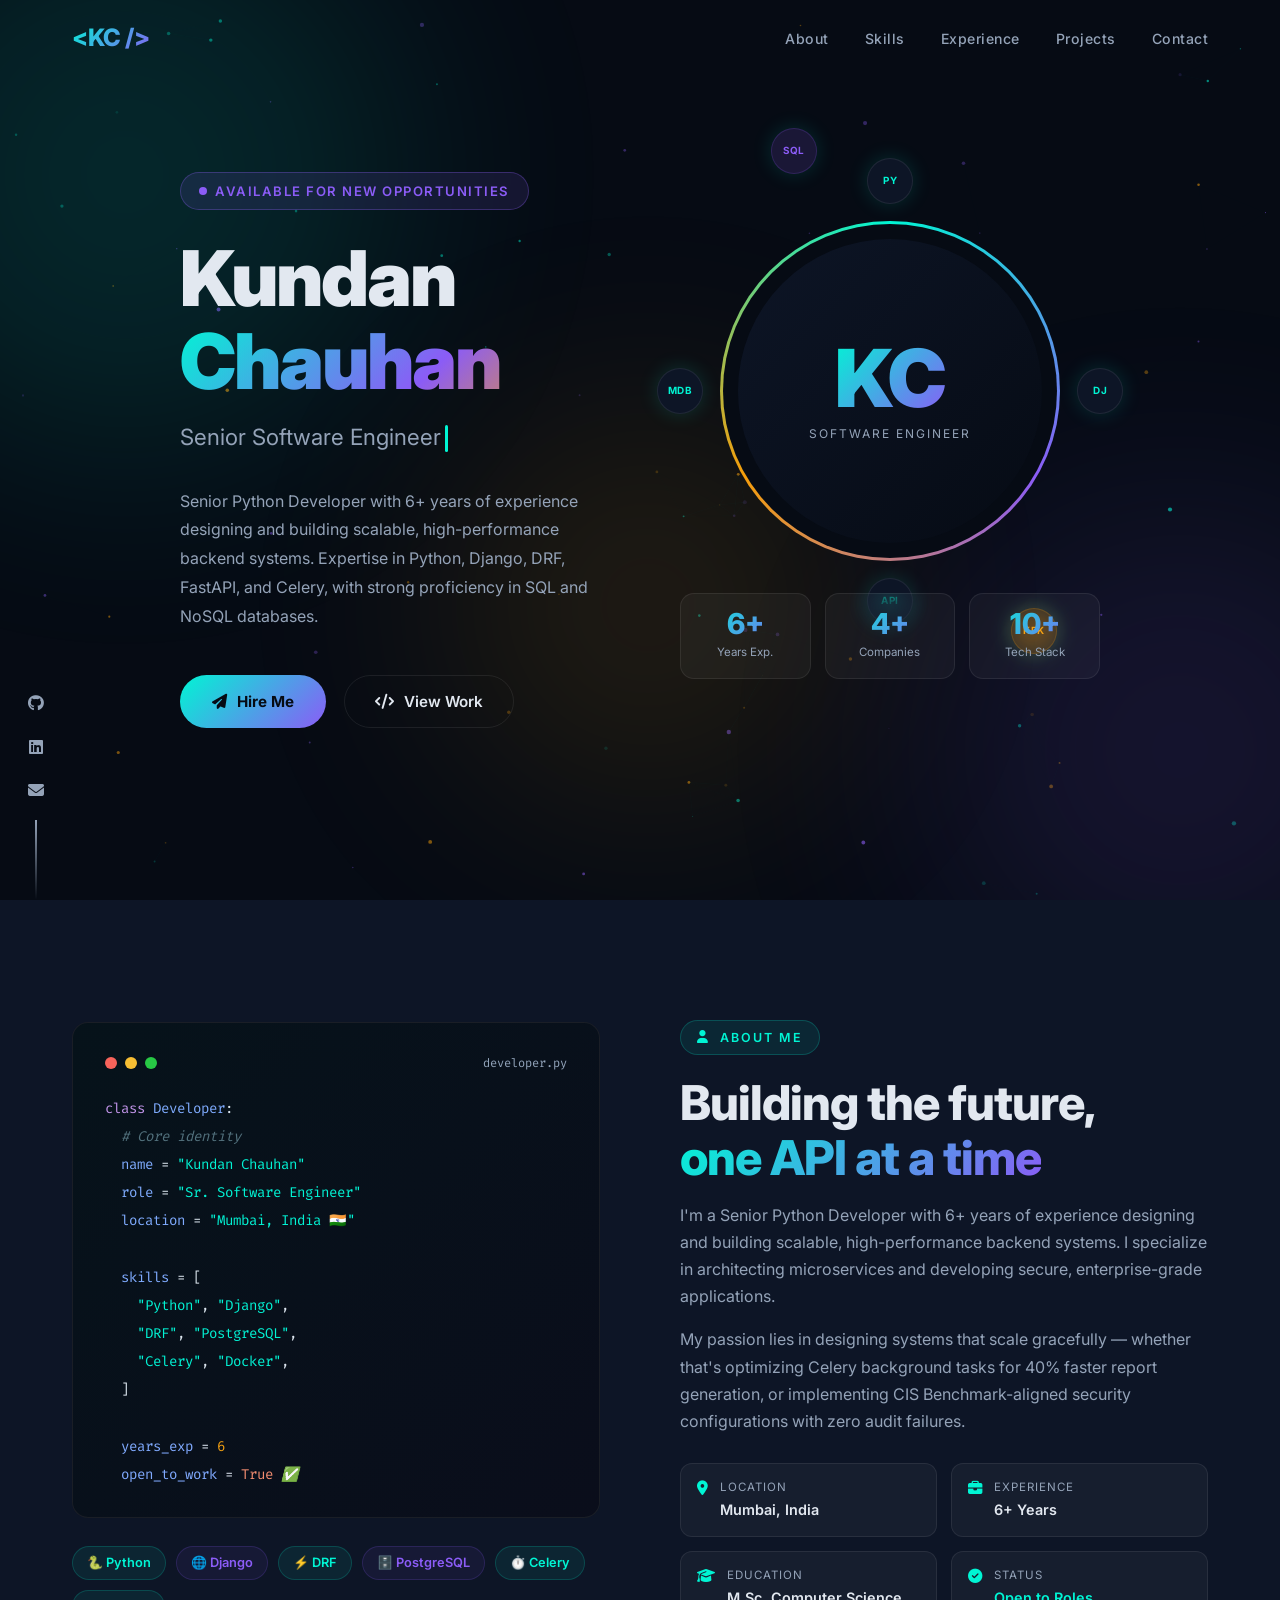
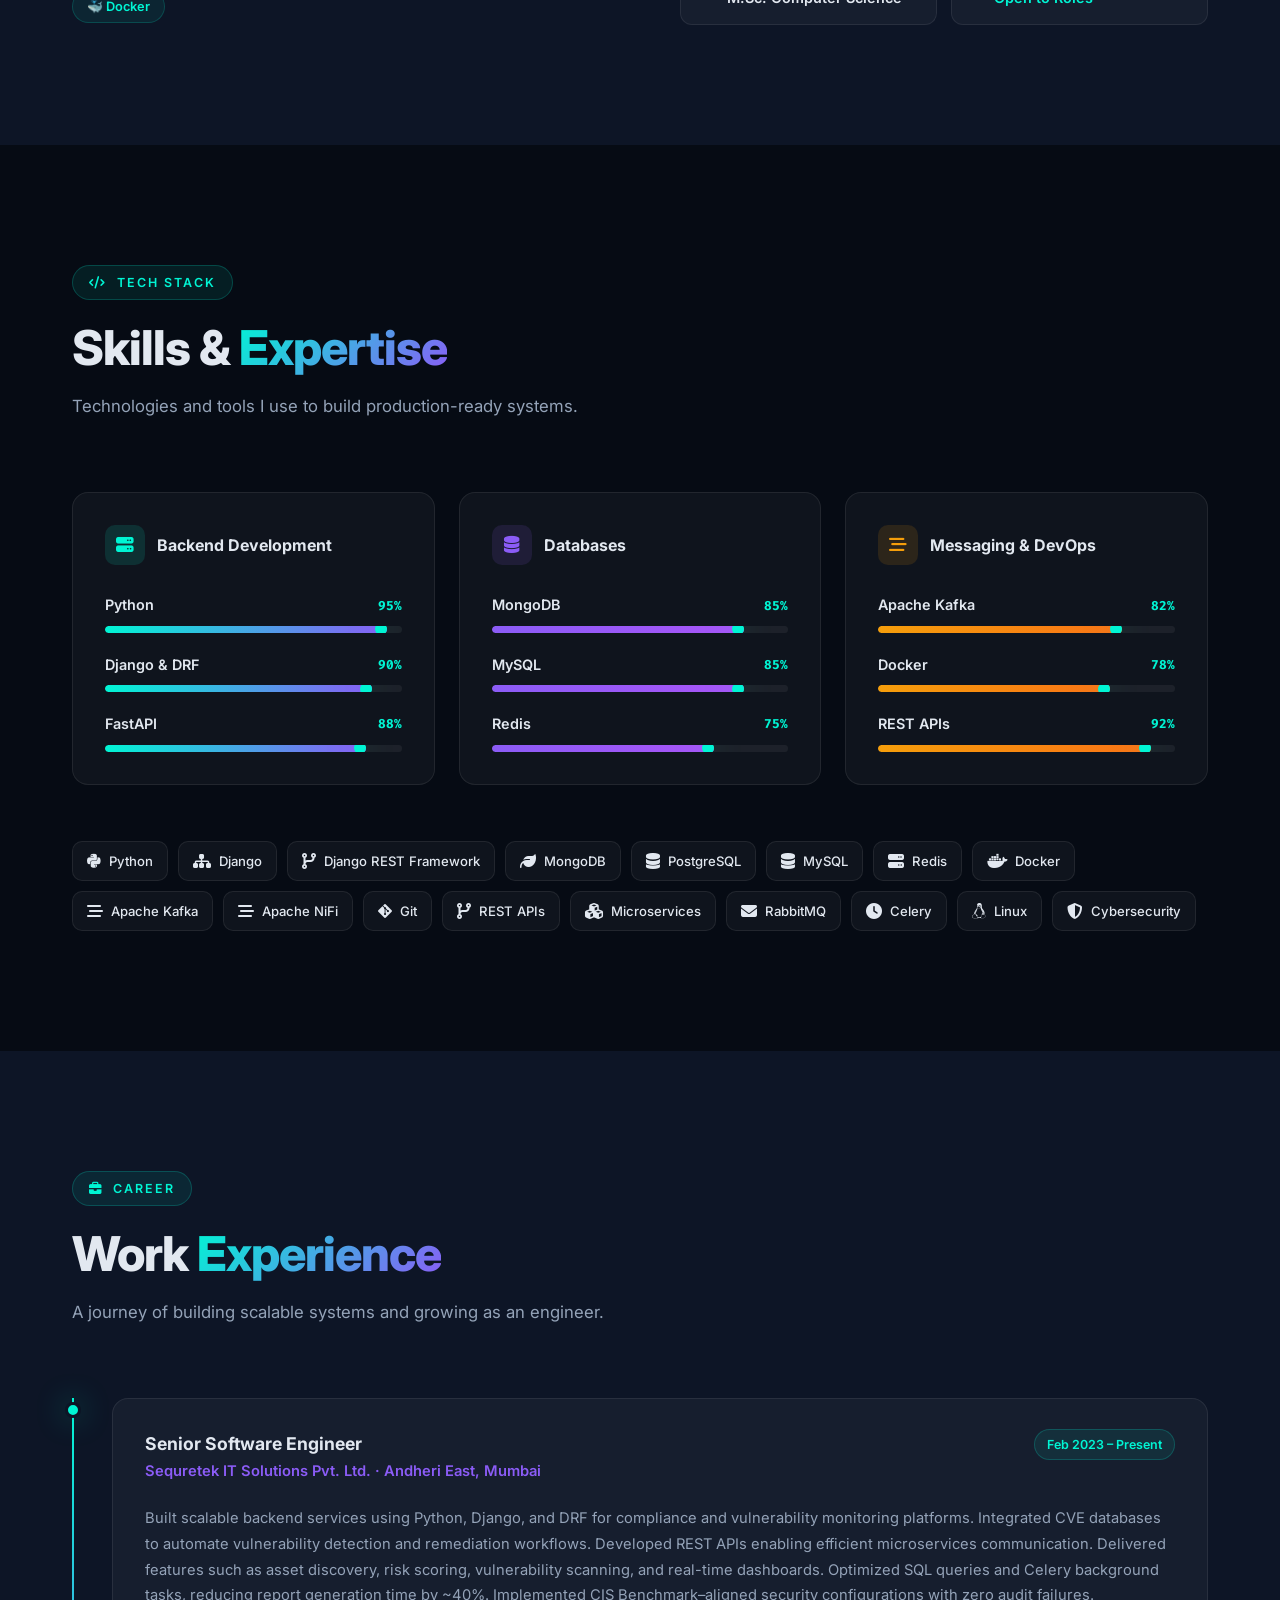
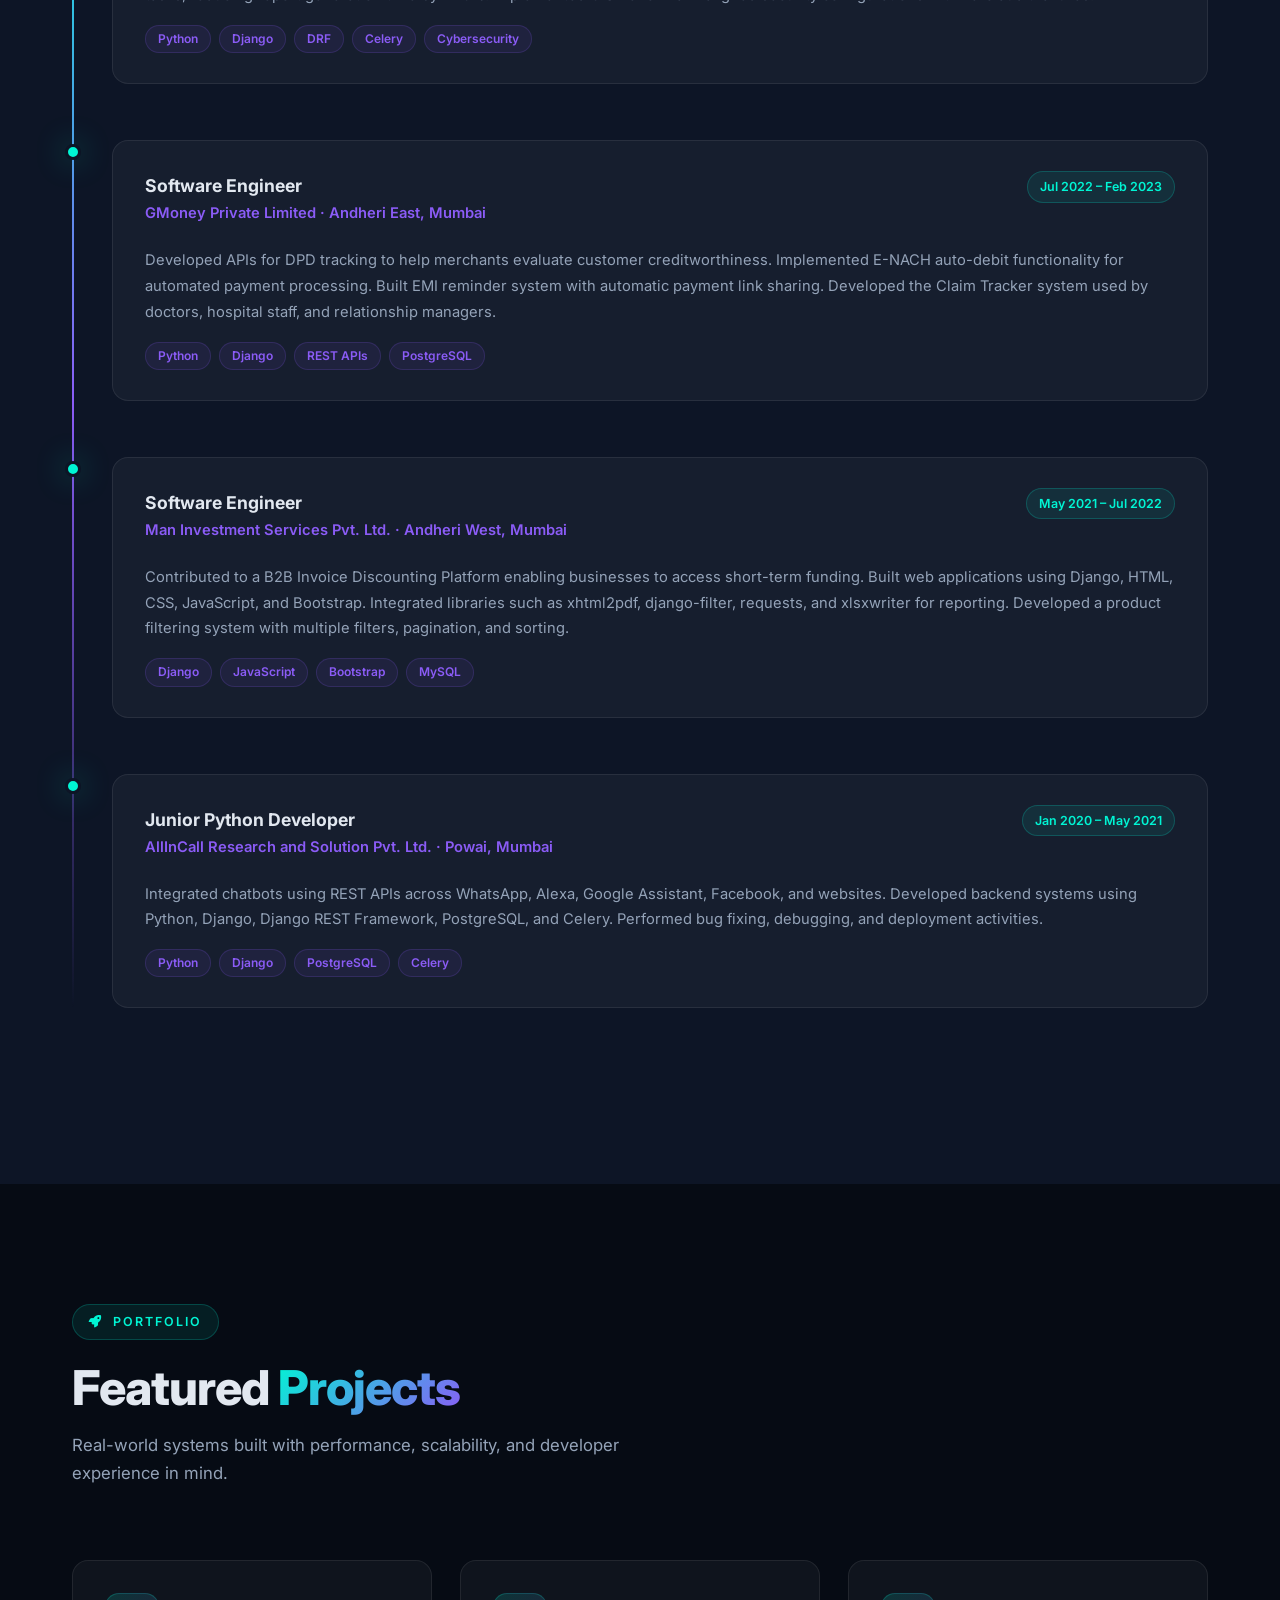
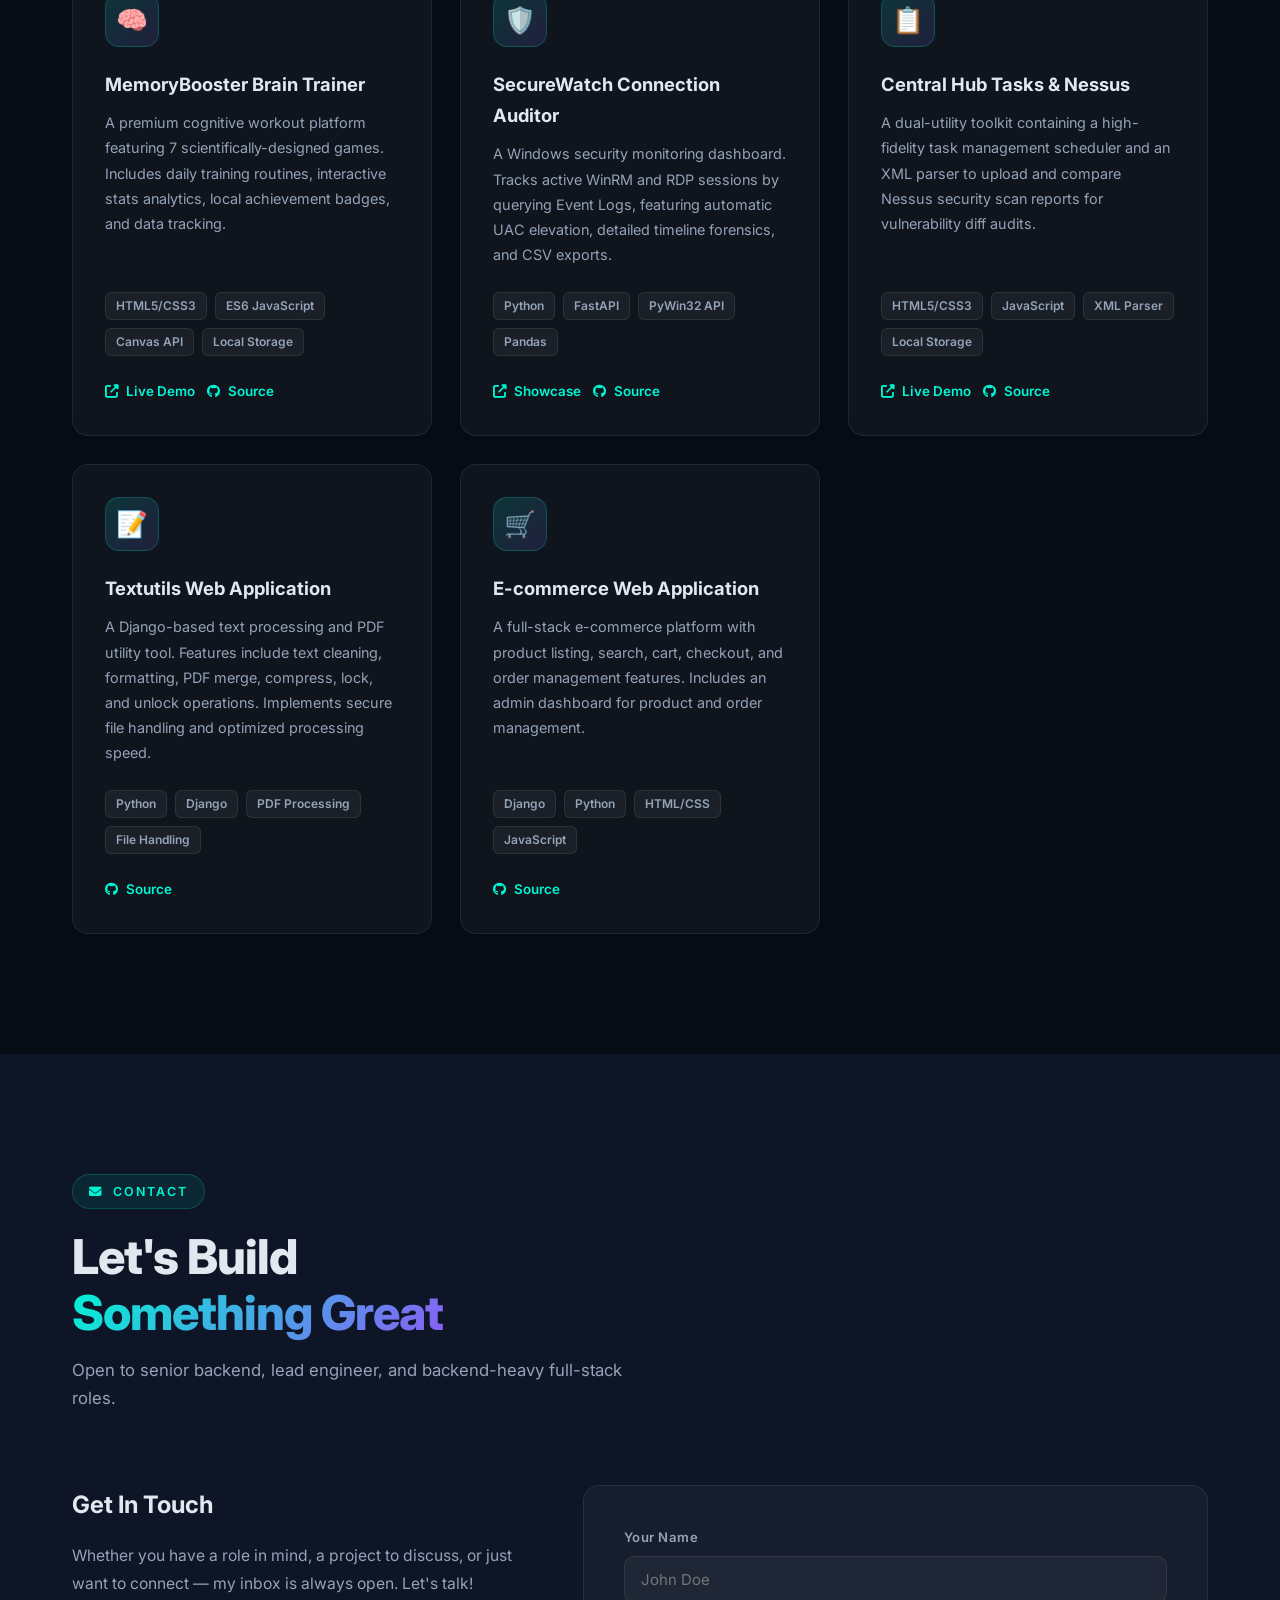
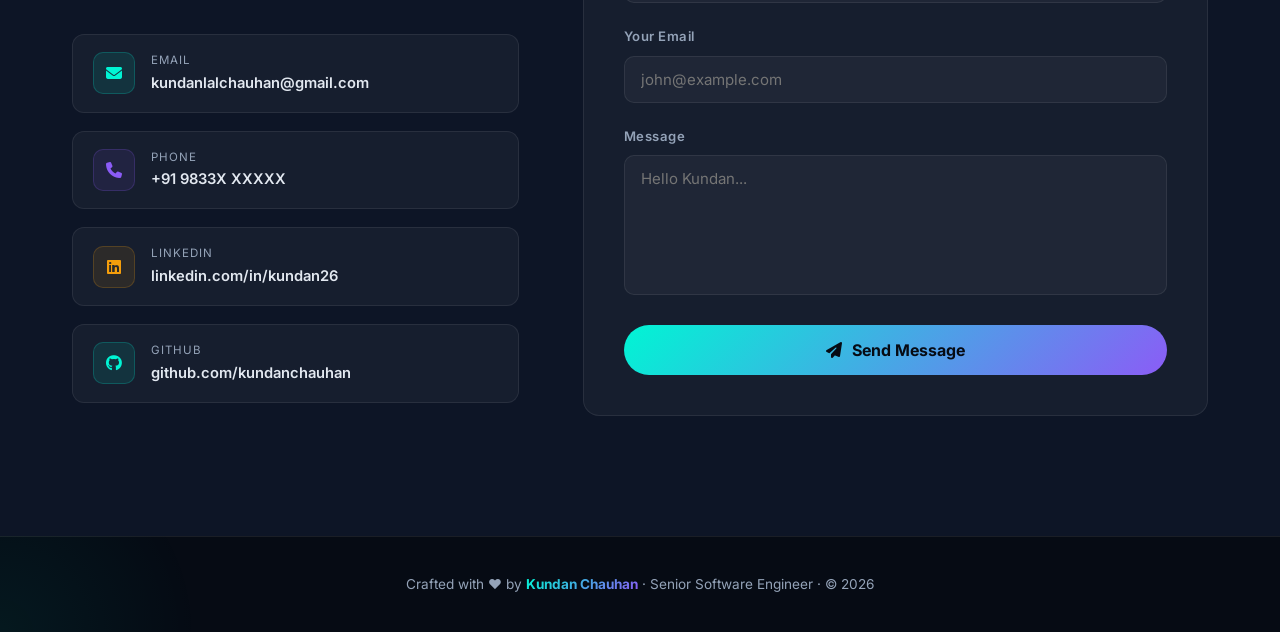
==== commit 46c98ff3: "Update portfolio: link projects and improve mobile responsiveness" ====
--- a/index.html
+++ b/index.html
@@ -1,419 +1,2401 @@
 <!DOCTYPE html>
-<html lang="en" data-theme="dark">
+<html lang="en">
+
 <head>
-    <meta charset="UTF-8">
-    <meta name="viewport" content="width=device-width, initial-scale=1.0">
-    <title>Kundan Chauhan | Senior Python Developer</title>
-    <meta name="description" content="Portfolio of Kundan Chauhan, Senior Python Developer specializing in Django, FastAPI, and scalable backend systems.">
-    
-    <!-- Google Fonts -->
-    <link rel="preconnect" href="https://fonts.googleapis.com">
-    <link rel="preconnect" href="https://fonts.gstatic.com" crossorigin>
-    <link href="https://fonts.googleapis.com/css2?family=Inter:wght@300;400;500;600;700&family=Outfit:wght@400;600;800&display=swap" rel="stylesheet">
-    
-    <!-- Icons -->
-    <link href="https://unpkg.com/boxicons@2.1.4/css/boxicons.min.css" rel="stylesheet">
-    
-    <!-- AOS Animation CSS -->
-    <link href="https://unpkg.com/aos@2.3.1/dist/aos.css" rel="stylesheet">
-    
-    <!-- Custom CSS -->
-    <link rel="stylesheet" href="css/style.css">
+  <meta charset="UTF-8" />
+  <meta name="viewport" content="width=device-width, initial-scale=1.0" />
+  <title>Kundan Chauhan | Senior Software Engineer</title>
+  <meta name="description"
+    content="Portfolio of Kundan Chauhan – Senior Software Engineer specializing in Python, Django, FastAPI, MongoDB, MySQL and Kafka." />
+  <link rel="preconnect" href="https://fonts.googleapis.com" />
+  <link
+    href="https://fonts.googleapis.com/css2?family=Inter:wght@300;400;500;600;700;800;900&family=Fira+Code:wght@400;500&display=swap"
+    rel="stylesheet" />
+  <link rel="stylesheet" href="https://cdnjs.cloudflare.com/ajax/libs/font-awesome/6.5.0/css/all.min.css" />
+  <style>
+    /* ===== CSS RESET & VARIABLES ===== */
+    *,
+    *::before,
+    *::after {
+      margin: 0;
+      padding: 0;
+      box-sizing: border-box;
+    }
+
+    :root {
+      --bg-primary: #060b14;
+      --bg-secondary: #0d1526;
+      --bg-card: rgba(255, 255, 255, 0.04);
+      --accent-1: #00f5d4;
+      --accent-2: #8b5cf6;
+      --accent-3: #f59e0b;
+      --text-primary: #e2e8f0;
+      --text-sec: #94a3b8;
+      --border: rgba(255, 255, 255, 0.08);
+      --glow-cyan: 0 0 30px rgba(0, 245, 212, 0.35);
+      --glow-purple: 0 0 30px rgba(139, 92, 246, 0.35);
+      --radius: 16px;
+      --transition: 0.35s cubic-bezier(0.4, 0, 0.2, 1);
+    }
+
+    html {
+      scroll-behavior: smooth;
+    }
+
+    body {
+      font-family: 'Inter', sans-serif;
+      background: var(--bg-primary);
+      color: var(--text-primary);
+      overflow-x: hidden;
+      line-height: 1.7;
+    }
+
+    /* ===== SCROLLBAR ===== */
+    ::-webkit-scrollbar {
+      width: 6px;
+    }
+
+    ::-webkit-scrollbar-track {
+      background: var(--bg-primary);
+    }
+
+    ::-webkit-scrollbar-thumb {
+      background: var(--accent-2);
+      border-radius: 3px;
+    }
+
+    /* ===== CANVAS PARTICLES ===== */
+    #particles-canvas {
+      position: fixed;
+      top: 0;
+      left: 0;
+      width: 100%;
+      height: 100%;
+      z-index: 0;
+      pointer-events: none;
+    }
+
+    /* ===== FLOATING BLOBS ===== */
+    .blob {
+      position: fixed;
+      border-radius: 50%;
+      filter: blur(120px);
+      opacity: 0.12;
+      pointer-events: none;
+      animation: blobFloat 12s ease-in-out infinite alternate;
+      z-index: 0;
+    }
+
+    .blob-1 {
+      width: 550px;
+      height: 550px;
+      background: var(--accent-1);
+      top: -100px;
+      left: -150px;
+      animation-delay: 0s;
+    }
+
+    .blob-2 {
+      width: 500px;
+      height: 500px;
+      background: var(--accent-2);
+      bottom: -100px;
+      right: -150px;
+      animation-delay: -4s;
+    }
+
+    .blob-3 {
+      width: 400px;
+      height: 400px;
+      background: var(--accent-3);
+      top: 45%;
+      left: 35%;
+      animation-delay: -8s;
+    }
+
+    @keyframes blobFloat {
+      0% {
+        transform: translate(0, 0) scale(1);
+      }
+
+      100% {
+        transform: translate(40px, 60px) scale(1.15);
+      }
+    }
+
+    /* ===== NAVBAR ===== */
+    nav {
+      position: fixed;
+      top: 0;
+      left: 0;
+      right: 0;
+      z-index: 1000;
+      padding: 18px 0;
+      transition: var(--transition);
+    }
+
+    nav.scrolled {
+      background: rgba(6, 11, 20, 0.85);
+      backdrop-filter: blur(20px);
+      -webkit-backdrop-filter: blur(20px);
+      border-bottom: 1px solid var(--border);
+      box-shadow: 0 4px 30px rgba(0, 0, 0, 0.5);
+    }
+
+    .nav-inner {
+      max-width: 1200px;
+      margin: 0 auto;
+      padding: 0 32px;
+      display: flex;
+      justify-content: space-between;
+      align-items: center;
+    }
+
+    .logo {
+      font-size: 1.5rem;
+      font-weight: 800;
+      background: linear-gradient(135deg, var(--accent-1), var(--accent-2));
+      -webkit-background-clip: text;
+      background-clip: text;
+      -webkit-text-fill-color: transparent;
+      letter-spacing: -0.5px;
+      text-decoration: none;
+    }
+
+    .nav-links {
+      display: flex;
+      gap: 36px;
+      list-style: none;
+    }
+
+    .nav-links a {
+      color: var(--text-sec);
+      text-decoration: none;
+      font-size: 0.88rem;
+      font-weight: 500;
+      letter-spacing: 0.5px;
+      transition: color var(--transition);
+      position: relative;
+    }
+
+    .nav-links a::after {
+      content: '';
+      position: absolute;
+      bottom: -4px;
+      left: 0;
+      right: 0;
+      height: 2px;
+      background: linear-gradient(90deg, var(--accent-1), var(--accent-2));
+      transform: scaleX(0);
+      transform-origin: left;
+      transition: transform var(--transition);
+      border-radius: 2px;
+    }
+
+    .nav-links a:hover {
+      color: var(--text-primary);
+    }
+
+    .nav-links a:hover::after {
+      transform: scaleX(1);
+    }
+
+    .menu-btn {
+      display: none;
+      font-size: 1.5rem;
+      cursor: pointer;
+      color: var(--text-primary);
+      z-index: 1001;
+      transition: color var(--transition);
+    }
+
+    .menu-btn:hover {
+      color: var(--accent-1);
+    }
+
+    /* ===== WRAPPER ===== */
+    .wrapper {
+      position: relative;
+      z-index: 1;
+    }
+
+    /* ===== SECTION COMMON ===== */
+    section {
+      padding: 120px 0;
+    }
+
+    .container {
+      max-width: 1200px;
+      margin: 0 auto;
+      padding: 0 32px;
+    }
+
+    .section-tag {
+      display: inline-flex;
+      align-items: center;
+      gap: 10px;
+      background: rgba(0, 245, 212, 0.08);
+      border: 1px solid rgba(0, 245, 212, 0.2);
+      color: var(--accent-1);
+      font-size: 0.78rem;
+      font-weight: 600;
+      letter-spacing: 2px;
+      text-transform: uppercase;
+      padding: 6px 16px;
+      border-radius: 100px;
+      margin-bottom: 20px;
+    }
+
+    .section-title {
+      font-size: clamp(2rem, 4vw, 3rem);
+      font-weight: 800;
+      line-height: 1.15;
+      letter-spacing: -1px;
+      margin-bottom: 16px;
+    }
+
+    .section-title span {
+      background: linear-gradient(135deg, var(--accent-1), var(--accent-2));
+      -webkit-background-clip: text;
+      background-clip: text;
+      -webkit-text-fill-color: transparent;
+    }
+
+    .section-sub {
+      color: var(--text-sec);
+      font-size: 1.05rem;
+      max-width: 560px;
+      margin-bottom: 72px;
+    }
+
+    /* ===== HERO ===== */
+    #hero {
+      min-height: 100vh;
+      display: flex;
+      align-items: center;
+      padding: 0;
+      position: relative;
+    }
+
+    .hero-content {
+      display: flex;
+      align-items: center;
+      gap: 80px;
+      width: 100%;
+    }
+
+    .hero-text {
+      flex: 1;
+    }
+
+    .hero-badge {
+      display: inline-flex;
+      align-items: center;
+      gap: 8px;
+      background: rgba(139, 92, 246, 0.12);
+      border: 1px solid rgba(139, 92, 246, 0.3);
+      color: var(--accent-2);
+      font-size: 0.82rem;
+      font-weight: 600;
+      letter-spacing: 1.5px;
+      text-transform: uppercase;
+      padding: 7px 18px;
+      border-radius: 100px;
+      margin-bottom: 28px;
+      animation: fadeSlideUp 0.8s ease both;
+    }
+
+    .hero-badge .dot {
+      width: 8px;
+      height: 8px;
+      border-radius: 50%;
+      background: var(--accent-2);
+      animation: pulse 2s infinite;
+    }
+
+    @keyframes pulse {
+
+      0%,
+      100% {
+        box-shadow: 0 0 0 0 rgba(139, 92, 246, 0.6);
+      }
+
+      50% {
+        box-shadow: 0 0 0 8px rgba(139, 92, 246, 0);
+      }
+    }
+
+    .hero-name {
+      font-size: clamp(2.8rem, 6vw, 5rem);
+      font-weight: 900;
+      line-height: 1.08;
+      letter-spacing: -2px;
+      margin-bottom: 14px;
+      animation: fadeSlideUp 0.8s 0.1s ease both;
+    }
+
+    .hero-name .gradient-text {
+      background: linear-gradient(135deg, var(--accent-1) 0%, var(--accent-2) 60%, var(--accent-3) 100%);
+      -webkit-background-clip: text;
+      background-clip: text;
+      -webkit-text-fill-color: transparent;
+      display: block;
+    }
+
+    .hero-role {
+      font-size: clamp(1.1rem, 2vw, 1.4rem);
+      color: var(--text-sec);
+      font-weight: 400;
+      margin-bottom: 24px;
+      animation: fadeSlideUp 0.8s 0.2s ease both;
+      min-height: 2em;
+    }
+
+    .typewriter-cursor {
+      display: inline-block;
+      width: 3px;
+      height: 1.2em;
+      background: var(--accent-1);
+      margin-left: 4px;
+      vertical-align: middle;
+      border-radius: 2px;
+      animation: blink 1s step-end infinite;
+    }
+
+    @keyframes blink {
+
+      0%,
+      100% {
+        opacity: 1
+      }
+
+      50% {
+        opacity: 0
+      }
+    }
+
+    .hero-desc {
+      font-size: 1rem;
+      color: var(--text-sec);
+      max-width: 500px;
+      line-height: 1.8;
+      margin-bottom: 44px;
+      animation: fadeSlideUp 0.8s 0.3s ease both;
+    }
+
+    .hero-actions {
+      display: flex;
+      align-items: center;
+      gap: 18px;
+      flex-wrap: wrap;
+      animation: fadeSlideUp 0.8s 0.4s ease both;
+    }
+
+    .btn-primary {
+      display: inline-flex;
+      align-items: center;
+      gap: 10px;
+      background: linear-gradient(135deg, var(--accent-1), var(--accent-2));
+      color: var(--bg-primary);
+      padding: 14px 32px;
+      border-radius: 100px;
+      font-weight: 700;
+      font-size: 0.95rem;
+      text-decoration: none;
+      transition: var(--transition);
+      position: relative;
+      overflow: hidden;
+    }
+
+    .btn-primary::after {
+      content: '';
+      position: absolute;
+      inset: 0;
+      background: rgba(255, 255, 255, 0.2);
+      opacity: 0;
+      transition: opacity var(--transition);
+    }
+
+    .btn-primary:hover {
+      transform: translateY(-3px);
+      box-shadow: 0 12px 40px rgba(0, 245, 212, 0.4);
+    }
+
+    .btn-primary:hover::after {
+      opacity: 1;
+    }
+
+    .btn-outline {
+      display: inline-flex;
+      align-items: center;
+      gap: 10px;
+      border: 1.5px solid var(--border);
+      color: var(--text-primary);
+      padding: 13px 30px;
+      border-radius: 100px;
+      font-weight: 600;
+      font-size: 0.95rem;
+      text-decoration: none;
+      transition: var(--transition);
+    }
+
+    .btn-outline:hover {
+      border-color: var(--accent-1);
+      color: var(--accent-1);
+      transform: translateY(-3px);
+      box-shadow: var(--glow-cyan);
+    }
+
+    /* Hero Visual */
+    .hero-visual {
+      flex: 0 0 420px;
+      animation: fadeSlideUp 0.8s 0.5s ease both;
+    }
+
+    .avatar-ring {
+      position: relative;
+      width: 340px;
+      height: 340px;
+      margin: 0 auto;
+    }
+
+    .ring-outer {
+      position: absolute;
+      inset: 0;
+      border-radius: 50%;
+      background: conic-gradient(from 0deg, var(--accent-1), var(--accent-2), var(--accent-3), var(--accent-1));
+      animation: spinRing 8s linear infinite;
+      padding: 3px;
+    }
+
+    .ring-outer::before {
+      content: '';
+      position: absolute;
+      inset: 3px;
+      border-radius: 50%;
+      background: var(--bg-primary);
+    }
+
+    @keyframes spinRing {
+      to {
+        transform: rotate(360deg);
+      }
+    }
+
+    .avatar-inner {
+      position: absolute;
+      inset: 18px;
+      border-radius: 50%;
+      background: linear-gradient(135deg, var(--bg-secondary), var(--bg-primary));
+      display: flex;
+      flex-direction: column;
+      align-items: center;
+      justify-content: center;
+      gap: 6px;
+      overflow: hidden;
+    }
+
+    .avatar-initials {
+      font-size: 5rem;
+      font-weight: 900;
+      background: linear-gradient(135deg, var(--accent-1), var(--accent-2));
+      -webkit-background-clip: text;
+      background-clip: text;
+      -webkit-text-fill-color: transparent;
+      line-height: 1;
+    }
+
+    .avatar-sub {
+      font-size: 0.75rem;
+      color: var(--text-sec);
+      letter-spacing: 2px;
+      text-transform: uppercase;
+    }
+
+    /* Orbiting skills */
+    .orbit {
+      position: absolute;
+      inset: -40px;
+      border-radius: 50%;
+      animation: spinOrbit 20s linear infinite;
+    }
+
+    .orbit-2 {
+      inset: -70px;
+      animation: spinOrbit 28s linear infinite reverse;
+    }
+
+    .orbit-item {
+      position: absolute;
+      width: 46px;
+      height: 46px;
+      border-radius: 50%;
+      background: var(--bg-secondary);
+      border: 1px solid var(--border);
+      display: flex;
+      align-items: center;
+      justify-content: center;
+      font-size: 0.62rem;
+      font-weight: 700;
+      color: var(--accent-1);
+      letter-spacing: 0.5px;
+      text-transform: uppercase;
+      box-shadow: 0 0 20px rgba(0, 245, 212, 0.15);
+    }
+
+    @keyframes spinOrbit {
+      to {
+        transform: rotate(360deg);
+      }
+    }
+
+    .orbit-item span {
+      display: inline-block;
+      animation: counterSpin 20s linear infinite;
+    }
+
+    .orbit-2 .orbit-item span {
+      animation: counterSpin 28s linear infinite reverse;
+    }
+
+    @keyframes counterSpin {
+      to {
+        transform: rotate(-360deg);
+      }
+    }
+
+    /* Stat grid below avatar */
+    .stats-grid {
+      display: grid;
+      grid-template-columns: repeat(3, 1fr);
+      gap: 14px;
+      margin-top: 32px;
+    }
+
+    .stat-card {
+      background: var(--bg-card);
+      border: 1px solid var(--border);
+      border-radius: 14px;
+      padding: 16px 12px;
+      text-align: center;
+      transition: var(--transition);
+      backdrop-filter: blur(10px);
+    }
+
+    .stat-card:hover {
+      border-color: var(--accent-1);
+      box-shadow: var(--glow-cyan);
+      transform: translateY(-4px);
+    }
+
+    .stat-num {
+      font-size: 1.8rem;
+      font-weight: 800;
+      background: linear-gradient(135deg, var(--accent-1), var(--accent-2));
+      -webkit-background-clip: text;
+      background-clip: text;
+      -webkit-text-fill-color: transparent;
+      line-height: 1;
+    }
+
+    .stat-label {
+      font-size: 0.72rem;
+      color: var(--text-sec);
+      margin-top: 4px;
+    }
+
+    /* ===== ABOUT ===== */
+    #about {
+      background: var(--bg-secondary);
+    }
+
+    .about-grid {
+      display: grid;
+      grid-template-columns: 1fr 1fr;
+      gap: 80px;
+      align-items: center;
+    }
+
+    .about-image-wrap {
+      position: relative;
+    }
+
+    .code-card {
+      background: var(--bg-primary);
+      border: 1px solid var(--border);
+      border-radius: var(--radius);
+      padding: 28px 32px;
+      font-family: 'Fira Code', monospace;
+      font-size: 0.88rem;
+      line-height: 2;
+      position: relative;
+      overflow: hidden;
+    }
+
+    .code-card::before {
+      content: '';
+      position: absolute;
+      inset: 0;
+      background: linear-gradient(135deg, rgba(0, 245, 212, 0.03), rgba(139, 92, 246, 0.03));
+    }
+
+    .code-top {
+      display: flex;
+      align-items: center;
+      gap: 8px;
+      margin-bottom: 20px;
+    }
+
+    .dot-red {
+      width: 12px;
+      height: 12px;
+      border-radius: 50%;
+      background: #ff5f57;
+    }
+
+    .dot-yellow {
+      width: 12px;
+      height: 12px;
+      border-radius: 50%;
+      background: #ffbd2e;
+    }
+
+    .dot-green {
+      width: 12px;
+      height: 12px;
+      border-radius: 50%;
+      background: #28c840;
+    }
+
+    .code-file {
+      margin-left: auto;
+      font-size: 0.75rem;
+      color: var(--text-sec);
+    }
+
+    .c-kw {
+      color: #c792ea;
+    }
+
+    .c-fn {
+      color: #82aaff;
+    }
+
+    .c-str {
+      color: var(--accent-1);
+    }
+
+    .c-cm {
+      color: #546e7a;
+      font-style: italic;
+    }
+
+    .c-num {
+      color: var(--accent-3);
+    }
+
+    .c-obj {
+      color: #f78c6c;
+    }
+
+    .floating-badges {
+      display: flex;
+      flex-wrap: wrap;
+      gap: 10px;
+      margin-top: 28px;
+    }
+
+    .badge {
+      background: rgba(0, 245, 212, 0.07);
+      border: 1px solid rgba(0, 245, 212, 0.18);
+      color: var(--accent-1);
+      padding: 5px 14px;
+      border-radius: 100px;
+      font-size: 0.8rem;
+      font-weight: 600;
+      transition: var(--transition);
+    }
+
+    .badge:hover {
+      background: rgba(0, 245, 212, 0.15);
+      transform: scale(1.05);
+      box-shadow: var(--glow-cyan);
+    }
+
+    .badge.purple {
+      background: rgba(139, 92, 246, 0.07);
+      border-color: rgba(139, 92, 246, 0.18);
+      color: var(--accent-2);
+    }
+
+    .badge.purple:hover {
+      background: rgba(139, 92, 246, 0.15);
+      box-shadow: var(--glow-purple);
+    }
+
+    .about-text h3 {
+      font-size: 1.4rem;
+      font-weight: 700;
+      margin-bottom: 18px;
+      background: linear-gradient(135deg, var(--accent-1), var(--accent-2));
+      -webkit-background-clip: text;
+      background-clip: text;
+      -webkit-text-fill-color: transparent;
+    }
+
+    .about-text p {
+      color: var(--text-sec);
+      margin-bottom: 16px;
+      font-size: 1rem;
+    }
+
+    .info-grid {
+      display: grid;
+      grid-template-columns: 1fr 1fr;
+      gap: 14px;
+      margin-top: 28px;
+    }
+
+    .info-item {
+      display: flex;
+      align-items: flex-start;
+      gap: 12px;
+      background: var(--bg-card);
+      border: 1px solid var(--border);
+      border-radius: 12px;
+      padding: 14px 16px;
+      transition: var(--transition);
+    }
+
+    .info-item:hover {
+      border-color: var(--accent-1);
+      transform: translateY(-2px);
+    }
+
+    .info-item i {
+      color: var(--accent-1);
+      margin-top: 3px;
+      font-size: 0.9rem;
+    }
+
+    .info-item .info-label {
+      font-size: 0.72rem;
+      color: var(--text-sec);
+      text-transform: uppercase;
+      letter-spacing: 1px;
+    }
+
+    .info-item .info-val {
+      font-size: 0.9rem;
+      font-weight: 600;
+      color: var(--text-primary);
+    }
+
+    /* ===== SKILLS ===== */
+    #skills {}
+
+    .skills-grid {
+      display: grid;
+      grid-template-columns: repeat(auto-fit, minmax(320px, 1fr));
+      gap: 24px;
+    }
+
+    .skill-category {
+      background: var(--bg-card);
+      border: 1px solid var(--border);
+      border-radius: var(--radius);
+      padding: 32px;
+      transition: var(--transition);
+      position: relative;
+      overflow: hidden;
+    }
+
+    .skill-category::before {
+      content: '';
+      position: absolute;
+      top: 0;
+      left: 0;
+      right: 0;
+      height: 3px;
+      background: linear-gradient(90deg, var(--accent-1), var(--accent-2));
+      transform: scaleX(0);
+      transform-origin: left;
+      transition: transform 0.6s ease;
+    }
+
+    .skill-category:hover {
+      border-color: rgba(0, 245, 212, 0.3);
+      transform: translateY(-6px);
+      box-shadow: var(--glow-cyan);
+    }
+
+    .skill-category:hover::before {
+      transform: scaleX(1);
+    }
+
+    .skill-cat-title {
+      display: flex;
+      align-items: center;
+      gap: 12px;
+      font-size: 1rem;
+      font-weight: 700;
+      margin-bottom: 28px;
+      color: var(--text-primary);
+    }
+
+    .skill-cat-icon {
+      width: 40px;
+      height: 40px;
+      border-radius: 10px;
+      display: flex;
+      align-items: center;
+      justify-content: center;
+      font-size: 1.1rem;
+    }
+
+    .icon-cyan {
+      background: rgba(0, 245, 212, 0.12);
+      color: var(--accent-1);
+    }
+
+    .icon-purple {
+      background: rgba(139, 92, 246, 0.12);
+      color: var(--accent-2);
+    }
+
+    .icon-amber {
+      background: rgba(245, 158, 11, 0.12);
+      color: var(--accent-3);
+    }
+
+    .skill-item {
+      margin-bottom: 20px;
+    }
+
+    .skill-item:last-child {
+      margin-bottom: 0;
+    }
+
+    .skill-header {
+      display: flex;
+      justify-content: space-between;
+      align-items: center;
+      margin-bottom: 8px;
+    }
+
+    .skill-name {
+      font-size: 0.9rem;
+      font-weight: 600;
+      color: var(--text-primary);
+    }
+
+    .skill-pct {
+      font-size: 0.8rem;
+      font-weight: 700;
+      color: var(--accent-1);
+      font-family: 'Fira Code', monospace;
+    }
+
+    .skill-bar-bg {
+      height: 7px;
+      background: rgba(255, 255, 255, 0.06);
+      border-radius: 100px;
+      overflow: hidden;
+    }
+
+    .skill-bar {
+      height: 100%;
+      border-radius: 100px;
+      background: linear-gradient(90deg, var(--accent-1), var(--accent-2));
+      width: 0;
+      transition: width 1.4s cubic-bezier(0.4, 0, 0.2, 1);
+      position: relative;
+    }
+
+    .skill-bar::after {
+      content: '';
+      position: absolute;
+      right: 0;
+      top: 50%;
+      transform: translateY(-50%);
+      width: 12px;
+      height: 12px;
+      border-radius: 50%;
+      background: var(--accent-1);
+      box-shadow: var(--glow-cyan);
+    }
+
+    /* Tech pills */
+    .tech-pills {
+      display: flex;
+      flex-wrap: wrap;
+      gap: 10px;
+    }
+
+    .tech-pill {
+      display: flex;
+      align-items: center;
+      gap: 8px;
+      background: rgba(255, 255, 255, 0.04);
+      border: 1px solid var(--border);
+      padding: 8px 14px;
+      border-radius: 10px;
+      font-size: 0.82rem;
+      font-weight: 500;
+      transition: var(--transition);
+      cursor: default;
+    }
+
+    .tech-pill:hover {
+      border-color: var(--accent-1);
+      color: var(--accent-1);
+      transform: translateY(-2px);
+      box-shadow: var(--glow-cyan);
+    }
+
+    .tech-pill i {
+      font-size: 1rem;
+    }
+
+    /* ===== EXPERIENCE ===== */
+    #experience {
+      background: var(--bg-secondary);
+    }
+
+    .timeline {
+      position: relative;
+      padding-left: 40px;
+    }
+
+    .timeline::before {
+      content: '';
+      position: absolute;
+      left: 0;
+      top: 0;
+      bottom: 0;
+      width: 2px;
+      background: linear-gradient(to bottom, var(--accent-1), var(--accent-2), transparent);
+    }
+
+    .timeline-item {
+      position: relative;
+      margin-bottom: 56px;
+      opacity: 0;
+      transform: translateX(-20px);
+      transition: opacity 0.6s ease, transform 0.6s ease;
+    }
+
+    .timeline-item.visible {
+      opacity: 1;
+      transform: translateX(0);
+    }
+
+    .timeline-dot {
+      position: absolute;
+      left: -47px;
+      top: 4px;
+      width: 16px;
+      height: 16px;
+      border-radius: 50%;
+      background: var(--accent-1);
+      box-shadow: var(--glow-cyan);
+      border: 3px solid var(--bg-secondary);
+    }
+
+    .timeline-card {
+      background: var(--bg-card);
+      border: 1px solid var(--border);
+      border-radius: var(--radius);
+      padding: 30px 32px;
+      transition: var(--transition);
+    }
+
+    .timeline-card:hover {
+      border-color: rgba(0, 245, 212, 0.3);
+      transform: translateX(6px);
+      box-shadow: var(--glow-cyan);
+    }
+
+    .tl-company {
+      display: flex;
+      align-items: flex-start;
+      justify-content: space-between;
+      flex-wrap: wrap;
+      gap: 12px;
+      margin-bottom: 8px;
+    }
+
+    .tl-title {
+      font-size: 1.1rem;
+      font-weight: 700;
+      color: var(--text-primary);
+    }
+
+    .tl-period {
+      background: rgba(0, 245, 212, 0.08);
+      border: 1px solid rgba(0, 245, 212, 0.2);
+      color: var(--accent-1);
+      font-size: 0.78rem;
+      font-weight: 600;
+      padding: 4px 12px;
+      border-radius: 100px;
+      white-space: nowrap;
+    }
+
+    .tl-org {
+      color: var(--accent-2);
+      font-weight: 600;
+      font-size: 0.92rem;
+      margin-bottom: 14px;
+    }
+
+    .tl-desc {
+      color: var(--text-sec);
+      font-size: 0.92rem;
+      line-height: 1.75;
+    }
+
+    .tl-tags {
+      display: flex;
+      flex-wrap: wrap;
+      gap: 8px;
+      margin-top: 16px;
+    }
+
+    .tl-tag {
+      background: rgba(139, 92, 246, 0.08);
+      border: 1px solid rgba(139, 92, 246, 0.18);
+      color: var(--accent-2);
+      font-size: 0.75rem;
+      font-weight: 600;
+      padding: 3px 12px;
+      border-radius: 100px;
+    }
+
+    /* ===== PROJECTS ===== */
+    .projects-grid {
+      display: grid;
+      grid-template-columns: repeat(auto-fit, minmax(280px, 1fr));
+      gap: 28px;
+    }
+
+    .project-card {
+      background: var(--bg-card);
+      border: 1px solid var(--border);
+      border-radius: var(--radius);
+      padding: 32px;
+      transition: var(--transition);
+      position: relative;
+      overflow: hidden;
+      display: flex;
+      flex-direction: column;
+    }
+
+    .project-card::after {
+      content: '';
+      position: absolute;
+      inset: 0;
+      background: linear-gradient(135deg, rgba(0, 245, 212, 0.04) 0%, rgba(139, 92, 246, 0.04) 100%);
+      opacity: 0;
+      transition: opacity var(--transition);
+    }
+
+    .project-card:hover {
+      border-color: rgba(0, 245, 212, 0.35);
+      transform: translateY(-8px);
+      box-shadow: 0 20px 60px rgba(0, 0, 0, 0.5), var(--glow-cyan);
+    }
+
+    .project-card:hover::after {
+      opacity: 1;
+    }
+
+    .project-icon {
+      width: 54px;
+      height: 54px;
+      border-radius: 14px;
+      background: linear-gradient(135deg, rgba(0, 245, 212, 0.15), rgba(139, 92, 246, 0.15));
+      border: 1px solid rgba(0, 245, 212, 0.2);
+      display: flex;
+      align-items: center;
+      justify-content: center;
+      font-size: 1.6rem;
+      margin-bottom: 22px;
+    }
+
+    .project-title {
+      font-size: 1.15rem;
+      font-weight: 700;
+      margin-bottom: 10px;
+      color: var(--text-primary);
+    }
+
+    .project-desc {
+      color: var(--text-sec);
+      font-size: 0.9rem;
+      line-height: 1.75;
+      margin-bottom: 24px;
+      flex: 1;
+    }
+
+    .project-stack {
+      display: flex;
+      flex-wrap: wrap;
+      gap: 8px;
+      margin-bottom: 24px;
+    }
+
+    .stack-tag {
+      background: rgba(255, 255, 255, 0.05);
+      border: 1px solid var(--border);
+      font-size: 0.75rem;
+      font-weight: 600;
+      padding: 3px 10px;
+      border-radius: 6px;
+      color: var(--text-sec);
+    }
+
+    .project-links {
+      display: flex;
+      gap: 12px;
+    }
+
+    .proj-link {
+      display: flex;
+      align-items: center;
+      gap: 8px;
+      font-size: 0.84rem;
+      font-weight: 600;
+      color: var(--accent-1);
+      text-decoration: none;
+      transition: var(--transition);
+    }
+
+    .proj-link:hover {
+      color: var(--accent-2);
+    }
+
+    /* ===== CONTACT ===== */
+    #contact {
+      background: var(--bg-secondary);
+    }
+
+    .contact-wrapper {
+      display: grid;
+      grid-template-columns: 1fr 1.4fr;
+      gap: 64px;
+      align-items: start;
+    }
+
+    .contact-info h3 {
+      font-size: 1.5rem;
+      font-weight: 700;
+      margin-bottom: 16px;
+    }
+
+    .contact-info p {
+      color: var(--text-sec);
+      font-size: 0.98rem;
+      line-height: 1.8;
+      margin-bottom: 36px;
+    }
+
+    .contact-items {
+      display: flex;
+      flex-direction: column;
+      gap: 18px;
+    }
+
+    .contact-item {
+      display: flex;
+      align-items: center;
+      gap: 16px;
+      background: var(--bg-card);
+      border: 1px solid var(--border);
+      border-radius: 12px;
+      padding: 16px 20px;
+      transition: var(--transition);
+      text-decoration: none;
+      color: inherit;
+    }
+
+    .contact-item:hover {
+      border-color: var(--accent-1);
+      transform: translateX(6px);
+      box-shadow: var(--glow-cyan);
+    }
+
+    .contact-item-icon {
+      width: 42px;
+      height: 42px;
+      border-radius: 10px;
+      background: rgba(0, 245, 212, 0.1);
+      border: 1px solid rgba(0, 245, 212, 0.2);
+      display: flex;
+      align-items: center;
+      justify-content: center;
+      color: var(--accent-1);
+      font-size: 1rem;
+      flex-shrink: 0;
+    }
+
+    .contact-item-text .c-label {
+      font-size: 0.72rem;
+      color: var(--text-sec);
+      text-transform: uppercase;
+      letter-spacing: 1px;
+    }
+
+    .contact-item-text .c-val {
+      font-size: 0.92rem;
+      font-weight: 600;
+      color: var(--text-primary);
+    }
+
+    /* Contact Form */
+    .contact-form {
+      background: var(--bg-card);
+      border: 1px solid var(--border);
+      border-radius: var(--radius);
+      padding: 40px;
+    }
+
+    .form-group {
+      margin-bottom: 22px;
+    }
+
+    .form-group label {
+      display: block;
+      font-size: 0.82rem;
+      font-weight: 600;
+      letter-spacing: 0.5px;
+      color: var(--text-sec);
+      margin-bottom: 8px;
+    }
+
+    .form-group input,
+    .form-group textarea {
+      width: 100%;
+      background: rgba(255, 255, 255, 0.04);
+      border: 1px solid var(--border);
+      border-radius: 10px;
+      padding: 13px 16px;
+      color: var(--text-primary);
+      font-family: inherit;
+      font-size: 0.94rem;
+      outline: none;
+      transition: var(--transition);
+      resize: none;
+    }
+
+    .form-group input:focus,
+    .form-group textarea:focus {
+      border-color: var(--accent-1);
+      box-shadow: 0 0 0 3px rgba(0, 245, 212, 0.1);
+    }
+
+    .form-group textarea {
+      min-height: 140px;
+    }
+
+    .form-row {
+      display: grid;
+      grid-template-columns: 1fr 1fr;
+      gap: 16px;
+    }
+
+    .form-submit {
+      width: 100%;
+      background: linear-gradient(135deg, var(--accent-1), var(--accent-2));
+      color: var(--bg-primary);
+      border: none;
+      border-radius: 100px;
+      padding: 15px 32px;
+      font-family: inherit;
+      font-size: 1rem;
+      font-weight: 700;
+      cursor: pointer;
+      transition: var(--transition);
+      display: flex;
+      align-items: center;
+      justify-content: center;
+      gap: 10px;
+    }
+
+    .form-submit:hover {
+      transform: translateY(-3px);
+      box-shadow: 0 12px 40px rgba(0, 245, 212, 0.4);
+    }
+
+    /* ===== SOCIAL SIDEBAR ===== */
+    .social-sidebar {
+      position: fixed;
+      left: 28px;
+      bottom: 0;
+      display: flex;
+      flex-direction: column;
+      align-items: center;
+      gap: 16px;
+      z-index: 100;
+    }
+
+    .social-sidebar::after {
+      content: '';
+      width: 1.5px;
+      height: 80px;
+      background: linear-gradient(to bottom, var(--text-sec), transparent);
+      display: block;
+    }
+
+    .social-link {
+      color: var(--text-sec);
+      font-size: 1rem;
+      text-decoration: none;
+      transition: var(--transition);
+    }
+
+    .social-link:hover {
+      color: var(--accent-1);
+      transform: translateY(-3px);
+    }
+
+    /* ===== FOOTER ===== */
+    footer {
+      text-align: center;
+      padding: 36px 32px;
+      border-top: 1px solid var(--border);
+      color: var(--text-sec);
+      font-size: 0.85rem;
+    }
+
+    footer span {
+      background: linear-gradient(135deg, var(--accent-1), var(--accent-2));
+      -webkit-background-clip: text;
+      background-clip: text;
+      -webkit-text-fill-color: transparent;
+      font-weight: 700;
+    }
+
+    /* ===== SCROLL REVEAL ===== */
+    .reveal {
+      opacity: 0;
+      transform: translateY(40px);
+      transition: opacity 0.7s ease, transform 0.7s ease;
+    }
+
+    .reveal.visible {
+      opacity: 1;
+      transform: translateY(0);
+    }
+
+    /* ===== ANIMATIONS ===== */
+    @keyframes fadeSlideUp {
+      from {
+        opacity: 0;
+        transform: translateY(30px);
+      }
+
+      to {
+        opacity: 1;
+        transform: translateY(0);
+      }
+    }
+
+    /* ===== RESPONSIVE ===== */
+    @media (max-width: 900px) {
+      .hero-content {
+        flex-direction: column;
+        text-align: center;
+        padding-top: 100px;
+      }
+
+      .hero-desc {
+        max-width: 100%;
+        margin: 0 auto 44px;
+      }
+
+      .hero-actions {
+        justify-content: center;
+      }
+
+      .hero-visual {
+        flex: none;
+      }
+
+      .avatar-ring {
+        width: 260px;
+        height: 260px;
+      }
+
+      .about-grid {
+        grid-template-columns: 1fr;
+        gap: 40px;
+      }
+
+      .contact-wrapper {
+        grid-template-columns: 1fr;
+        gap: 40px;
+      }
+
+      .form-row {
+        grid-template-columns: 1fr;
+      }
+
+      .social-sidebar {
+        display: none;
+      }
+
+      nav {
+        padding: 14px 0;
+      }
+
+      .menu-btn {
+        display: block;
+      }
+
+      .nav-links {
+        position: fixed;
+        top: 0;
+        right: -100%;
+        height: 100vh;
+        width: 75%;
+        max-width: 320px;
+        background: rgba(6, 11, 20, 0.98);
+        backdrop-filter: blur(20px);
+        -webkit-backdrop-filter: blur(20px);
+        border-left: 1px solid var(--border);
+        flex-direction: column;
+        justify-content: center;
+        align-items: center;
+        gap: 40px;
+        transition: right var(--transition);
+        z-index: 1000;
+        box-shadow: -10px 0 30px rgba(0,0,0,0.6);
+        padding: 40px;
+      }
+
+      .nav-links.active {
+        right: 0;
+      }
+    }
+
+    @media (max-width: 640px) {
+      .stats-grid {
+        grid-template-columns: 1fr 1fr;
+      }
+
+      .hero-name {
+        letter-spacing: -1px;
+      }
+
+      .orbit,
+      .orbit-2 {
+        display: none;
+      }
+    }
+  </style>
 </head>
+
 <body>
 
-    <!-- Header / Navbar -->
-    <header id="header" class="header">
-        <div class="container nav-container">
-            <a href="#home" class="logo">KC<span>.</span></a>
-            
-            <nav class="navbar" id="navbar">
-                <ul class="nav-links">
-                    <li><a href="#home" class="nav-link active">Home</a></li>
-                    <li><a href="#about" class="nav-link">About</a></li>
-                    <li><a href="#skills" class="nav-link">Skills</a></li>
-                    <li><a href="#experience" class="nav-link">Experience</a></li>
-                    <li><a href="#portfolio" class="nav-link">Portfolio</a></li>
-                    <li><a href="#contact" class="nav-link">Contact</a></li>
-                </ul>
-            </nav>
-            
-            <div class="nav-actions">
-                <button id="theme-toggle" class="theme-toggle" aria-label="Toggle Theme">
-                    <i class='bx bx-sun'></i>
-                </button>
-                <div class="mobile-toggle" id="mobile-toggle">
-                    <i class='bx bx-menu'></i>
+  <!-- ===== CANVAS PARTICLES ===== -->
+  <canvas id="particles-canvas"></canvas>
+
+  <!-- ===== BLOBS ===== -->
+  <div class="blob blob-1"></div>
+  <div class="blob blob-2"></div>
+  <div class="blob blob-3"></div>
+
+  <!-- ===== NAVBAR ===== -->
+  <nav id="navbar">
+    <div class="nav-inner">
+      <a href="#hero" class="logo">&lt;KC /&gt;</a>
+      <ul class="nav-links">
+        <li><a href="#about">About</a></li>
+        <li><a href="#skills">Skills</a></li>
+        <li><a href="#experience">Experience</a></li>
+        <li><a href="#projects">Projects</a></li>
+        <li><a href="#contact">Contact</a></li>
+      </ul>
+      <div class="menu-btn" id="menu-btn">
+        <i class="fas fa-bars"></i>
+      </div>
+    </div>
+  </nav>
+
+  <!-- ===== SOCIAL SIDEBAR ===== -->
+  <div class="social-sidebar">
+    <a href="https://github.com/kundanchauhan" target="_blank" class="social-link" aria-label="GitHub"><i
+        class="fab fa-github"></i></a>
+    <a href="https://linkedin.com/in/kundan26" target="_blank" class="social-link" aria-label="LinkedIn"><i
+        class="fab fa-linkedin"></i></a>
+    <a href="mailto:kundanlalchauhan@gmail.com" class="social-link" aria-label="Email"><i
+        class="fas fa-envelope"></i></a>
+  </div>
+
+  <div class="wrapper">
+
+    <!-- ===== HERO ===== -->
+    <section id="hero">
+      <div class="container">
+        <div class="hero-content">
+          <div class="hero-text">
+            <div class="hero-badge">
+              <span class="dot"></span>
+              Available for new opportunities
+            </div>
+            <h1 class="hero-name">
+              Kundan<br />
+              <span class="gradient-text">Chauhan</span>
+            </h1>
+            <p class="hero-role">
+              <span id="typewriter"></span><span class="typewriter-cursor"></span>
+            </p>
+            <p class="hero-desc">
+              Senior Python Developer with 6+ years of experience designing and building scalable, high-performance
+              backend systems. Expertise in Python, Django, DRF, FastAPI, and Celery, with strong proficiency in SQL and
+              NoSQL databases.
+            </p>
+            <div class="hero-actions">
+              <a href="#contact" class="btn-primary">
+                <i class="fas fa-paper-plane"></i> Hire Me
+              </a>
+              <a href="#projects" class="btn-outline">
+                <i class="fas fa-code"></i> View Work
+              </a>
+            </div>
+          </div>
+
+          <div class="hero-visual">
+            <div class="avatar-ring">
+              <div class="ring-outer"></div>
+              <!-- Orbit 1 -->
+              <div class="orbit" id="orbit1">
+                <div class="orbit-item" style="top:-23px;left:50%;transform:translateX(-50%)">
+                  <span>PY</span>
                 </div>
-            </div>
+                <div class="orbit-item" style="top:50%;right:-23px;transform:translateY(-50%)">
+                  <span>DJ</span>
+                </div>
+                <div class="orbit-item" style="bottom:-23px;left:50%;transform:translateX(-50%)">
+                  <span>API</span>
+                </div>
+                <div class="orbit-item" style="top:50%;left:-23px;transform:translateY(-50%)">
+                  <span>MDB</span>
+                </div>
+              </div>
+              <!-- Orbit 2 -->
+              <div class="orbit orbit-2" id="orbit2">
+                <div class="orbit-item"
+                  style="top:-23px;left:30%;transform:translateX(-50%);background:rgba(139,92,246,0.15);border-color:rgba(139,92,246,0.2);color:var(--accent-2)">
+                  <span>SQL</span>
+                </div>
+                <div class="orbit-item"
+                  style="bottom:-23px;right:20%;transform:translateX(50%);background:rgba(245,158,11,0.15);border-color:rgba(245,158,11,0.2);color:var(--accent-3)">
+                  <span>KFK</span>
+                </div>
+              </div>
+              <div class="avatar-inner">
+                <div class="avatar-initials">KC</div>
+                <div class="avatar-sub">Software Engineer</div>
+              </div>
+            </div>
+
+            <div class="stats-grid">
+              <div class="stat-card">
+                <div class="stat-num" data-count="6">0</div>
+                <div class="stat-label">Years Exp.</div>
+              </div>
+              <div class="stat-card">
+                <div class="stat-num" data-count="4">0</div>
+                <div class="stat-label">Companies</div>
+              </div>
+              <div class="stat-card">
+                <div class="stat-num" data-count="10">0</div>
+                <div class="stat-label">Tech Stack</div>
+              </div>
+            </div>
+          </div>
         </div>
-    </header>
-
-    <!-- Hero Section -->
-    <section id="home" class="hero section">
-        <div class="container hero-container">
-            <div class="hero-content" data-aos="fade-right" data-aos-duration="1000">
-                <p class="greeting">Hello, I'm</p>
-                <h1 class="name">Kundan Chauhan</h1>
-                <h2 class="title">I am a <span class="typing-text"></span></h2>
-                <p class="description">
-                    Senior Python Developer with 6+ years of experience designing and building scalable, high-performance backend systems. Expertise in Python, Django, DRF, and FastAPI.
-                </p>
-                <div class="hero-btns">
-                    <a href="#contact" class="btn btn-primary">Hire Me</a>
-                    <a href="resume.pdf" class="btn btn-secondary" target="_blank" download>Download Resume <i class='bx bx-download'></i></a>
+      </div>
+    </section>
+
+    <!-- ===== ABOUT ===== -->
+    <section id="about">
+      <div class="container">
+        <div class="about-grid">
+          <div class="about-image-wrap reveal">
+            <div class="code-card">
+              <div class="code-top">
+                <span class="dot-red"></span>
+                <span class="dot-yellow"></span>
+                <span class="dot-green"></span>
+                <span class="code-file">developer.py</span>
+              </div>
+              <div>
+                <span class="c-kw">class</span> <span class="c-fn">Developer</span>:
+              </div>
+              <div>&nbsp;&nbsp;<span class="c-cm"># Core identity</span></div>
+              <div>&nbsp;&nbsp;<span class="c-fn">name</span> = <span class="c-str">"Kundan Chauhan"</span></div>
+              <div>&nbsp;&nbsp;<span class="c-fn">role</span> = <span class="c-str">"Sr. Software Engineer"</span></div>
+              <div>&nbsp;&nbsp;<span class="c-fn">location</span> = <span class="c-str">"Mumbai, India 🇮🇳"</span>
+              </div>
+              <br />
+              <div>&nbsp;&nbsp;<span class="c-fn">skills</span> = [</div>
+              <div>&nbsp;&nbsp;&nbsp;&nbsp;<span class="c-str">"Python"</span>, <span class="c-str">"Django"</span>,
+              </div>
+              <div>&nbsp;&nbsp;&nbsp;&nbsp;<span class="c-str">"DRF"</span>, <span class="c-str">"PostgreSQL"</span>,
+              </div>
+              <div>&nbsp;&nbsp;&nbsp;&nbsp;<span class="c-str">"Celery"</span>, <span class="c-str">"Docker"</span>,
+              </div>
+              <div>&nbsp;&nbsp;]</div>
+              <br />
+              <div>&nbsp;&nbsp;<span class="c-fn">years_exp</span> = <span class="c-num">6</span></div>
+              <div>&nbsp;&nbsp;<span class="c-fn">open_to_work</span> = <span class="c-obj">True</span> <span
+                  class="c-cm">✅</span></div>
+            </div>
+            <div class="floating-badges">
+              <span class="badge">🐍 Python</span>
+              <span class="badge purple">🌐 Django</span>
+              <span class="badge">⚡ DRF</span>
+              <span class="badge purple">🗄️ PostgreSQL</span>
+              <span class="badge">⏱️ Celery</span>
+              <span class="badge">🐳 Docker</span>
+            </div>
+          </div>
+
+          <div class="about-text reveal">
+            <div class="section-tag"><i class="fas fa-user"></i> About Me</div>
+            <h2 class="section-title">Building the future,<br /><span>one API at a time</span></h2>
+            <p>I'm a Senior Python Developer with 6+ years of experience designing and building scalable,
+              high-performance backend systems. I specialize in architecting microservices and developing secure,
+              enterprise-grade applications.</p>
+            <p>My passion lies in designing systems that scale gracefully — whether that's optimizing Celery background
+              tasks for 40% faster report generation, or implementing CIS Benchmark-aligned security configurations with
+              zero audit failures.</p>
+            <div class="info-grid">
+              <div class="info-item">
+                <i class="fas fa-map-marker-alt"></i>
+                <div>
+                  <div class="info-label">Location</div>
+                  <div class="info-val">Mumbai, India</div>
                 </div>
-                <div class="social-links">
-                    <a href="https://github.com/kundanchauhan" target="_blank" aria-label="GitHub"><i class='bx bxl-github'></i></a>
-                    <a href="https://linkedin.com/in/kundan-chauhan" target="_blank" aria-label="LinkedIn"><i class='bx bxl-linkedin'></i></a>
+              </div>
+              <div class="info-item">
+                <i class="fas fa-briefcase"></i>
+                <div>
+                  <div class="info-label">Experience</div>
+                  <div class="info-val">6+ Years</div>
                 </div>
-            </div>
-            <div class="hero-image" data-aos="fade-left" data-aos-duration="1000" data-aos-delay="200">
-                <div class="image-wrapper">
-                    <!-- Placeholder image, replace with your actual profile picture -->
-                    <img src="https://images.unsplash.com/photo-1555066931-4365d14bab8c?auto=format&fit=crop&w=600&q=80" alt="Kundan Chauhan Programming">
-                    <div class="shape-blob"></div>
+              </div>
+              <div class="info-item">
+                <i class="fas fa-graduation-cap"></i>
+                <div>
+                  <div class="info-label">Education</div>
+                  <div class="info-val">M.Sc. Computer Science</div>
                 </div>
-            </div>
+              </div>
+              <div class="info-item">
+                <i class="fas fa-circle-check"></i>
+                <div>
+                  <div class="info-label">Status</div>
+                  <div class="info-val" style="color:var(--accent-1)">Open to Roles</div>
+                </div>
+              </div>
+            </div>
+          </div>
         </div>
+      </div>
     </section>
 
-    <!-- About Section -->
-    <section id="about" class="about section">
-        <div class="container">
-            <div class="section-title" data-aos="fade-up">
-                <h2>About Me</h2>
-                <div class="underline"></div>
-            </div>
-            <div class="about-content" data-aos="fade-up" data-aos-delay="200">
-                <p>
-                    I am a highly skilled Senior Python Developer with proven ability in architecting microservices, developing high-performance RESTful APIs, optimizing system performance, and delivering secure, enterprise-grade applications.
-                </p>
-                <p>
-                    My expertise spans across SQL and NoSQL databases, and I have a strong background in implementing cybersecurity best practices to ensure system integrity and compliance.
-                </p>
-                
-                <div class="education-block mt-4">
-                    <h3>Education</h3>
-                    <div class="edu-item">
-                        <h4>Master of Computer Science</h4>
-                        <p>K.V Pendharkar College of Arts, Science and Commerce, Dombivli <span>(Jul 2022 – Apr 2024)</span></p>
-                    </div>
-                    <div class="edu-item">
-                        <h4>Bachelor of Science in Information Technology</h4>
-                        <p>Guru Nanak College of Arts, Science and Commerce, Mumbai <span>(Jul 2014 – May 2017)</span></p>
-                    </div>
+    <!-- ===== SKILLS ===== -->
+    <section id="skills">
+      <div class="container">
+        <div class="reveal" style="margin-bottom:72px">
+          <div class="section-tag"><i class="fas fa-code"></i> Tech Stack</div>
+          <h2 class="section-title">Skills &amp; <span>Expertise</span></h2>
+          <p class="section-sub">Technologies and tools I use to build production-ready systems.</p>
+        </div>
+
+        <div class="skills-grid">
+          <!-- Backend -->
+          <div class="skill-category reveal">
+            <div class="skill-cat-title">
+              <div class="skill-cat-icon icon-cyan"><i class="fas fa-server"></i></div>
+              Backend Development
+            </div>
+            <div class="skill-item">
+              <div class="skill-header">
+                <span class="skill-name">Python</span>
+                <span class="skill-pct">95%</span>
+              </div>
+              <div class="skill-bar-bg">
+                <div class="skill-bar" data-width="95"></div>
+              </div>
+            </div>
+            <div class="skill-item">
+              <div class="skill-header">
+                <span class="skill-name">Django &amp; DRF</span>
+                <span class="skill-pct">90%</span>
+              </div>
+              <div class="skill-bar-bg">
+                <div class="skill-bar" data-width="90"></div>
+              </div>
+            </div>
+            <div class="skill-item">
+              <div class="skill-header">
+                <span class="skill-name">FastAPI</span>
+                <span class="skill-pct">88%</span>
+              </div>
+              <div class="skill-bar-bg">
+                <div class="skill-bar" data-width="88"></div>
+              </div>
+            </div>
+          </div>
+
+          <!-- Databases -->
+          <div class="skill-category reveal" style="transition-delay:0.1s">
+            <div class="skill-cat-title">
+              <div class="skill-cat-icon icon-purple"><i class="fas fa-database"></i></div>
+              Databases
+            </div>
+            <div class="skill-item">
+              <div class="skill-header">
+                <span class="skill-name">MongoDB</span>
+                <span class="skill-pct">85%</span>
+              </div>
+              <div class="skill-bar-bg">
+                <div class="skill-bar" data-width="85"
+                  style="background:linear-gradient(90deg,var(--accent-2),#a855f7)"></div>
+              </div>
+            </div>
+            <div class="skill-item">
+              <div class="skill-header">
+                <span class="skill-name">MySQL</span>
+                <span class="skill-pct">85%</span>
+              </div>
+              <div class="skill-bar-bg">
+                <div class="skill-bar" data-width="85"
+                  style="background:linear-gradient(90deg,var(--accent-2),#a855f7)"></div>
+              </div>
+            </div>
+            <div class="skill-item">
+              <div class="skill-header">
+                <span class="skill-name">Redis</span>
+                <span class="skill-pct">75%</span>
+              </div>
+              <div class="skill-bar-bg">
+                <div class="skill-bar" data-width="75"
+                  style="background:linear-gradient(90deg,var(--accent-2),#a855f7)"></div>
+              </div>
+            </div>
+          </div>
+
+          <!-- Messaging & DevOps -->
+          <div class="skill-category reveal" style="transition-delay:0.2s">
+            <div class="skill-cat-title">
+              <div class="skill-cat-icon icon-amber"><i class="fas fa-stream"></i></div>
+              Messaging &amp; DevOps
+            </div>
+            <div class="skill-item">
+              <div class="skill-header">
+                <span class="skill-name">Apache Kafka</span>
+                <span class="skill-pct">82%</span>
+              </div>
+              <div class="skill-bar-bg">
+                <div class="skill-bar" data-width="82"
+                  style="background:linear-gradient(90deg,var(--accent-3),#f97316)"></div>
+              </div>
+            </div>
+            <div class="skill-item">
+              <div class="skill-header">
+                <span class="skill-name">Docker</span>
+                <span class="skill-pct">78%</span>
+              </div>
+              <div class="skill-bar-bg">
+                <div class="skill-bar" data-width="78"
+                  style="background:linear-gradient(90deg,var(--accent-3),#f97316)"></div>
+              </div>
+            </div>
+            <div class="skill-item">
+              <div class="skill-header">
+                <span class="skill-name">REST APIs</span>
+                <span class="skill-pct">92%</span>
+              </div>
+              <div class="skill-bar-bg">
+                <div class="skill-bar" data-width="92"
+                  style="background:linear-gradient(90deg,var(--accent-3),#f97316)"></div>
+              </div>
+            </div>
+          </div>
+        </div>
+
+        <!-- Tech Pill Cloud -->
+        <div class="reveal" style="margin-top:56px">
+          <div class="tech-pills">
+            <div class="tech-pill"><i class="fab fa-python"></i> Python</div>
+            <div class="tech-pill"><i class="fas fa-sitemap"></i> Django</div>
+            <div class="tech-pill"><i class="fas fa-code-branch"></i> Django REST Framework</div>
+            <div class="tech-pill"><i class="fas fa-leaf"></i> MongoDB</div>
+            <div class="tech-pill"><i class="fas fa-database"></i> PostgreSQL</div>
+            <div class="tech-pill"><i class="fas fa-database"></i> MySQL</div>
+            <div class="tech-pill"><i class="fas fa-server"></i> Redis</div>
+            <div class="tech-pill"><i class="fab fa-docker"></i> Docker</div>
+            <div class="tech-pill"><i class="fas fa-stream"></i> Apache Kafka</div>
+            <div class="tech-pill"><i class="fas fa-stream"></i> Apache NiFi</div>
+            <div class="tech-pill"><i class="fab fa-git-alt"></i> Git</div>
+            <div class="tech-pill"><i class="fas fa-code-branch"></i> REST APIs</div>
+            <div class="tech-pill"><i class="fas fa-cubes"></i> Microservices</div>
+            <div class="tech-pill"><i class="fas fa-envelope"></i> RabbitMQ</div>
+            <div class="tech-pill"><i class="fas fa-clock"></i> Celery</div>
+            <div class="tech-pill"><i class="fab fa-linux"></i> Linux</div>
+            <div class="tech-pill"><i class="fas fa-shield-alt"></i> Cybersecurity</div>
+          </div>
+        </div>
+      </div>
+    </section>
+
+    <!-- ===== EXPERIENCE ===== -->
+    <section id="experience">
+      <div class="container">
+        <div class="reveal" style="margin-bottom:72px">
+          <div class="section-tag"><i class="fas fa-briefcase"></i> Career</div>
+          <h2 class="section-title">Work <span>Experience</span></h2>
+          <p class="section-sub">A journey of building scalable systems and growing as an engineer.</p>
+        </div>
+
+        <div class="timeline">
+          <div class="timeline-item">
+            <div class="timeline-dot"></div>
+            <div class="timeline-card">
+              <div class="tl-company">
+                <div>
+                  <div class="tl-title">Senior Software Engineer</div>
+                  <div class="tl-org">Sequretek IT Solutions Pvt. Ltd. · Andheri East, Mumbai</div>
                 </div>
-            </div>
+                <div class="tl-period">Feb 2023 – Present</div>
+              </div>
+              <div class="tl-desc">
+                Built scalable backend services using Python, Django, and DRF for compliance and vulnerability
+                monitoring platforms. Integrated CVE databases to automate vulnerability detection and remediation
+                workflows. Developed REST APIs enabling efficient microservices communication. Delivered features such
+                as asset discovery, risk scoring, vulnerability scanning, and real-time dashboards. Optimized SQL
+                queries and Celery background tasks, reducing report generation time by ~40%. Implemented CIS
+                Benchmark–aligned security configurations with zero audit failures.
+              </div>
+              <div class="tl-tags">
+                <span class="tl-tag">Python</span>
+                <span class="tl-tag">Django</span>
+                <span class="tl-tag">DRF</span>
+                <span class="tl-tag">Celery</span>
+                <span class="tl-tag">Cybersecurity</span>
+              </div>
+            </div>
+          </div>
+
+          <div class="timeline-item">
+            <div class="timeline-dot"></div>
+            <div class="timeline-card">
+              <div class="tl-company">
+                <div>
+                  <div class="tl-title">Software Engineer</div>
+                  <div class="tl-org">GMoney Private Limited · Andheri East, Mumbai</div>
+                </div>
+                <div class="tl-period">Jul 2022 – Feb 2023</div>
+              </div>
+              <div class="tl-desc">
+                Developed APIs for DPD tracking to help merchants evaluate customer creditworthiness. Implemented E-NACH
+                auto-debit functionality for automated payment processing. Built EMI reminder system with automatic
+                payment link sharing. Developed the Claim Tracker system used by doctors, hospital staff, and
+                relationship managers.
+              </div>
+              <div class="tl-tags">
+                <span class="tl-tag">Python</span>
+                <span class="tl-tag">Django</span>
+                <span class="tl-tag">REST APIs</span>
+                <span class="tl-tag">PostgreSQL</span>
+              </div>
+            </div>
+          </div>
+
+          <div class="timeline-item">
+            <div class="timeline-dot"></div>
+            <div class="timeline-card">
+              <div class="tl-company">
+                <div>
+                  <div class="tl-title">Software Engineer</div>
+                  <div class="tl-org">Man Investment Services Pvt. Ltd. · Andheri West, Mumbai</div>
+                </div>
+                <div class="tl-period">May 2021 – Jul 2022</div>
+              </div>
+              <div class="tl-desc">
+                Contributed to a B2B Invoice Discounting Platform enabling businesses to access short-term funding.
+                Built web applications using Django, HTML, CSS, JavaScript, and Bootstrap. Integrated libraries such as
+                xhtml2pdf, django-filter, requests, and xlsxwriter for reporting. Developed a product filtering system
+                with multiple filters, pagination, and sorting.
+              </div>
+              <div class="tl-tags">
+                <span class="tl-tag">Django</span>
+                <span class="tl-tag">JavaScript</span>
+                <span class="tl-tag">Bootstrap</span>
+                <span class="tl-tag">MySQL</span>
+              </div>
+            </div>
+          </div>
+
+          <div class="timeline-item">
+            <div class="timeline-dot"></div>
+            <div class="timeline-card">
+              <div class="tl-company">
+                <div>
+                  <div class="tl-title">Junior Python Developer</div>
+                  <div class="tl-org">AllInCall Research and Solution Pvt. Ltd. · Powai, Mumbai</div>
+                </div>
+                <div class="tl-period">Jan 2020 – May 2021</div>
+              </div>
+              <div class="tl-desc">
+                Integrated chatbots using REST APIs across WhatsApp, Alexa, Google Assistant, Facebook, and websites.
+                Developed backend systems using Python, Django, Django REST Framework, PostgreSQL, and Celery. Performed
+                bug fixing, debugging, and deployment activities.
+              </div>
+              <div class="tl-tags">
+                <span class="tl-tag">Python</span>
+                <span class="tl-tag">Django</span>
+                <span class="tl-tag">PostgreSQL</span>
+                <span class="tl-tag">Celery</span>
+              </div>
+            </div>
+          </div>
         </div>
+      </div>
     </section>
 
-    <!-- Skills Section -->
-    <section id="skills" class="skills section section-bg">
-        <div class="container">
-            <div class="section-title" data-aos="fade-up">
-                <h2>Technical Skills</h2>
-                <div class="underline"></div>
-            </div>
-            
-            <div class="skills-grid" data-aos="fade-up" data-aos-delay="200">
-                <div class="skill-category">
-                    <div class="skill-header">
-                        <i class='bx bxl-python'></i>
-                        <h3>Languages & Frameworks</h3>
-                    </div>
-                    <div class="skill-tags">
-                        <span>Python</span>
-                        <span>Django</span>
-                        <span>Django REST Framework</span>
-                        <span>FastAPI</span>
-                        <span>JavaScript</span>
-                        <span>HTML/CSS</span>
-                    </div>
+    <!-- ===== PROJECTS ===== -->
+    <section id="projects">
+      <div class="container">
+        <div class="reveal" style="margin-bottom:72px">
+          <div class="section-tag"><i class="fas fa-rocket"></i> Portfolio</div>
+          <h2 class="section-title">Featured <span>Projects</span></h2>
+          <p class="section-sub">Real-world systems built with performance, scalability, and developer experience in
+            mind.</p>
+        </div>
+
+        <div class="projects-grid">
+          <!-- Project 1: MemoryBooster -->
+          <div class="project-card reveal">
+            <div class="project-icon">🧠</div>
+            <div class="project-title">MemoryBooster Brain Trainer</div>
+            <div class="project-desc">A premium cognitive workout platform featuring 7 scientifically-designed games. Includes daily training routines, interactive stats analytics, local achievement badges, and data tracking.</div>
+            <div class="project-stack">
+              <span class="stack-tag">HTML5/CSS3</span>
+              <span class="stack-tag">ES6 JavaScript</span>
+              <span class="stack-tag">Canvas API</span>
+              <span class="stack-tag">Local Storage</span>
+            </div>
+            <div class="project-links">
+              <a href="https://kundanchauhan.github.io/MemoryBooster/" target="_blank" class="proj-link"><i class="fas fa-external-link-alt"></i> Live Demo</a>
+              <a href="https://github.com/kundanchauhan/MemoryBooster" target="_blank" class="proj-link"><i class="fab fa-github"></i> Source</a>
+            </div>
+          </div>
+
+          <!-- Project 2: SecureWatch -->
+          <div class="project-card reveal" style="transition-delay:0.1s">
+            <div class="project-icon">🛡️</div>
+            <div class="project-title">SecureWatch Connection Auditor</div>
+            <div class="project-desc">A Windows security monitoring dashboard. Tracks active WinRM and RDP sessions by querying Event Logs, featuring automatic UAC elevation, detailed timeline forensics, and CSV exports.</div>
+            <div class="project-stack">
+              <span class="stack-tag">Python</span>
+              <span class="stack-tag">FastAPI</span>
+              <span class="stack-tag">PyWin32 API</span>
+              <span class="stack-tag">Pandas</span>
+            </div>
+            <div class="project-links">
+              <a href="https://kundanchauhan.github.io/winrmlogger/" target="_blank" class="proj-link"><i class="fas fa-external-link-alt"></i> Showcase</a>
+              <a href="https://github.com/kundanchauhan/winrmlogger" target="_blank" class="proj-link"><i class="fab fa-github"></i> Source</a>
+            </div>
+          </div>
+
+          <!-- Project 3: Central Hub Tasks/Nessus -->
+          <div class="project-card reveal" style="transition-delay:0.2s">
+            <div class="project-icon">📋</div>
+            <div class="project-title">Central Hub Tasks & Nessus</div>
+            <div class="project-desc">A dual-utility toolkit containing a high-fidelity task management scheduler and an XML parser to upload and compare Nessus security scan reports for vulnerability diff audits.</div>
+            <div class="project-stack">
+              <span class="stack-tag">HTML5/CSS3</span>
+              <span class="stack-tag">JavaScript</span>
+              <span class="stack-tag">XML Parser</span>
+              <span class="stack-tag">Local Storage</span>
+            </div>
+            <div class="project-links">
+              <a href="https://kundanchauhan.github.io/taskManger/" target="_blank" class="proj-link"><i class="fas fa-external-link-alt"></i> Live Demo</a>
+              <a href="https://github.com/kundanchauhan/taskManger" target="_blank" class="proj-link"><i class="fab fa-github"></i> Source</a>
+            </div>
+          </div>
+
+          <!-- Project 4: ReconTextutils -->
+          <div class="project-card reveal" style="transition-delay:0.3s">
+            <div class="project-icon">📝</div>
+            <div class="project-title">Textutils Web Application</div>
+            <div class="project-desc">A Django-based text processing and PDF utility tool. Features include text cleaning, formatting, PDF merge, compress, lock, and unlock operations. Implements secure file handling and optimized processing speed.</div>
+            <div class="project-stack">
+              <span class="stack-tag">Python</span>
+              <span class="stack-tag">Django</span>
+              <span class="stack-tag">PDF Processing</span>
+              <span class="stack-tag">File Handling</span>
+            </div>
+            <div class="project-links">
+              <a href="https://github.com/kundanchauhan/ReconTextutils" target="_blank" class="proj-link"><i class="fab fa-github"></i> Source</a>
+            </div>
+          </div>
+
+          <!-- Project 5: Ecommerce -->
+          <div class="project-card reveal" style="transition-delay:0.4s">
+            <div class="project-icon">🛒</div>
+            <div class="project-title">E-commerce Web Application</div>
+            <div class="project-desc">A full-stack e-commerce platform with product listing, search, cart, checkout, and order management features. Includes an admin dashboard for product and order management.</div>
+            <div class="project-stack">
+              <span class="stack-tag">Django</span>
+              <span class="stack-tag">Python</span>
+              <span class="stack-tag">HTML/CSS</span>
+              <span class="stack-tag">JavaScript</span>
+            </div>
+            <div class="project-links">
+              <a href="https://github.com/kundanchauhan/Ecommerce" target="_blank" class="proj-link"><i class="fab fa-github"></i> Source</a>
+            </div>
+          </div>
+        </div>
+      </div>
+    </section>
+
+    <!-- ===== CONTACT ===== -->
+    <section id="contact">
+      <div class="container">
+        <div class="reveal" style="margin-bottom:72px">
+          <div class="section-tag"><i class="fas fa-envelope"></i> Contact</div>
+          <h2 class="section-title">Let's Build<br /><span>Something Great</span></h2>
+          <p class="section-sub">Open to senior backend, lead engineer, and backend-heavy full-stack roles.</p>
+        </div>
+
+        <div class="contact-wrapper">
+          <div class="contact-info reveal">
+            <h3>Get In Touch</h3>
+            <p>Whether you have a role in mind, a project to discuss, or just want to connect — my inbox is always open.
+              Let's talk!</p>
+            <div class="contact-items">
+              <a href="mailto:kundanlalchauhan@gmail.com" class="contact-item">
+                <div class="contact-item-icon"><i class="fas fa-envelope"></i></div>
+                <div class="contact-item-text">
+                  <div class="c-label">Email</div>
+                  <div class="c-val">kundanlalchauhan@gmail.com</div>
                 </div>
-                
-                <div class="skill-category">
-                    <div class="skill-header">
-                        <i class='bx bx-data'></i>
-                        <h3>Databases</h3>
-                    </div>
-                    <div class="skill-tags">
-                        <span>PostgreSQL</span>
-                        <span>MongoDB</span>
-                        <span>MySQL</span>
-                        <span>Redis</span>
-                    </div>
+              </a>
+              <a href="tel:+919833XXXXXX" class="contact-item">
+                <div class="contact-item-icon"
+                  style="background:rgba(139,92,246,0.1);border-color:rgba(139,92,246,0.2);color:var(--accent-2)"><i
+                    class="fas fa-phone"></i></div>
+                <div class="contact-item-text">
+                  <div class="c-label">Phone</div>
+                  <div class="c-val">+91 9833X XXXXX</div>
                 </div>
-                
-                <div class="skill-category">
-                    <div class="skill-header">
-                        <i class='bx bx-cloud'></i>
-                        <h3>Cloud & DevOps</h3>
-                    </div>
-                    <div class="skill-tags">
-                        <span>Docker</span>
-                        <span>Apache Kafka</span>
-                        <span>Apache NiFi</span>
-                        <span>Microservices</span>
-                        <span>Linux</span>
-                    </div>
+              </a>
+              <a href="https://linkedin.com/in/kundan26" target="_blank" class="contact-item">
+                <div class="contact-item-icon"
+                  style="background:rgba(245,158,11,0.1);border-color:rgba(245,158,11,0.2);color:var(--accent-3)"><i
+                    class="fab fa-linkedin"></i></div>
+                <div class="contact-item-text">
+                  <div class="c-label">LinkedIn</div>
+                  <div class="c-val">linkedin.com/in/kundan26</div>
                 </div>
-                
-                <div class="skill-category">
-                    <div class="skill-header">
-                        <i class='bx bx-wrench'></i>
-                        <h3>Tools & Specializations</h3>
-                    </div>
-                    <div class="skill-tags">
-                        <span>Git</span>
-                        <span>REST APIs</span>
-                        <span>Celery</span>
-                        <span>RabbitMQ</span>
-                        <span>Cybersecurity</span>
-                    </div>
+              </a>
+              <a href="https://github.com/kundanchauhan" target="_blank" class="contact-item">
+                <div class="contact-item-icon"
+                  style="background:rgba(0,245,212,0.1);border-color:rgba(0,245,212,0.2);color:var(--accent-1)"><i
+                    class="fab fa-github"></i></div>
+                <div class="contact-item-text">
+                  <div class="c-label">GitHub</div>
+                  <div class="c-val">github.com/kundanchauhan</div>
                 </div>
-            </div>
+              </a>
+            </div>
+          </div>
+
+          <div class="contact-form reveal" style="transition-delay:0.1s">
+            <form action="https://formspree.io/f/xdabbjyn" target="_blank" method="POST" id="contact-form">
+              <div class="form-group">
+                <label for="name">Your Name</label>
+                <input type="text" name="name" id="name" placeholder="John Doe" required />
+              </div>
+              <div class="form-group">
+                <label for="email">Your Email</label>
+                <input type="email" name="email" id="email" placeholder="john@example.com" required />
+              </div>
+              <div class="form-group">
+                <label for="message">Message</label>
+                <textarea name="message" id="message" placeholder="Hello Kundan..." required></textarea>
+              </div>
+              <button type="submit" class="form-submit" id="submit-btn">
+                <i class="fas fa-paper-plane"></i> Send Message
+              </button>
+            </form>
+          </div>
         </div>
+      </div>
     </section>
 
-    <!-- Experience Section -->
-    <section id="experience" class="experience section">
-        <div class="container">
-            <div class="section-title" data-aos="fade-up">
-                <h2>Work Experience</h2>
-                <div class="underline"></div>
-            </div>
-            
-            <div class="timeline">
-                <div class="timeline-item" data-aos="fade-up">
-                    <div class="timeline-dot"></div>
-                    <div class="timeline-date">Feb 2023 – present</div>
-                    <div class="timeline-content card-glass">
-                        <h3>Senior Software Engineer</h3>
-                        <h4>Sequretek IT Solutions Pvt. Ltd., Mumbai</h4>
-                        <ul>
-                            <li>Built scalable backend services using Python, Django, and DRF for compliance and vulnerability monitoring platforms.</li>
-                            <li>Integrated CVE databases to automate vulnerability detection and remediation workflows.</li>
-                            <li>Developed REST APIs enabling efficient microservices communication.</li>
-                            <li>Delivered features such as asset discovery, risk scoring, vulnerability scanning, and real-time dashboards.</li>
-                            <li>Optimized SQL queries and Celery background tasks, reducing report generation time by approximately 40%.</li>
-                            <li>Implemented CIS Benchmark–aligned security configurations with zero audit failures.</li>
-                        </ul>
-                    </div>
-                </div>
-                
-                <div class="timeline-item" data-aos="fade-up">
-                    <div class="timeline-dot"></div>
-                    <div class="timeline-date">Jul 2022 – Feb 2023</div>
-                    <div class="timeline-content card-glass">
-                        <h3>Software Engineer</h3>
-                        <h4>GMoney Private Limited, Mumbai</h4>
-                        <ul>
-                            <li>Developed APIs for DPD tracking to help merchants evaluate customer creditworthiness.</li>
-                            <li>Implemented E-NACH auto-debit functionality for automated payment processing.</li>
-                            <li>Built EMI reminder system with automatic payment link sharing.</li>
-                            <li>Developed the Claim Tracker system used by doctors, hospital staff, and relationship managers.</li>
-                        </ul>
-                    </div>
-                </div>
-                
-                <div class="timeline-item" data-aos="fade-up">
-                    <div class="timeline-dot"></div>
-                    <div class="timeline-date">May 2021 – Jul 2022</div>
-                    <div class="timeline-content card-glass">
-                        <h3>Software Engineer</h3>
-                        <h4>Man Investment Services Private Limited, Mumbai</h4>
-                        <ul>
-                            <li>Contributed to a B2B Invoice Discounting Platform enabling businesses to access short-term funding.</li>
-                            <li>Built web applications using Django, HTML, CSS, JavaScript, and Bootstrap.</li>
-                            <li>Integrated libraries such as xhtml2pdf, django-filter, requests, and xlsxwriter for reporting.</li>
-                            <li>Developed a product filtering system with multiple filters, pagination, and sorting.</li>
-                        </ul>
-                    </div>
-                </div>
-                
-                <div class="timeline-item" data-aos="fade-up">
-                    <div class="timeline-dot"></div>
-                    <div class="timeline-date">Jan 2020 – May 2021</div>
-                    <div class="timeline-content card-glass">
-                        <h3>Junior Python Developer</h3>
-                        <h4>AllInCall Research and Solution Private Limited, Mumbai</h4>
-                        <ul>
-                            <li>Integrated chatbots using REST APIs across WhatsApp, Alexa, Google Assistant, Facebook, and websites.</li>
-                            <li>Developed backend systems using Python, Django, Django REST Framework, PostgreSQL, and Celery.</li>
-                            <li>Performed bug fixing, debugging, and deployment activities.</li>
-                        </ul>
-                    </div>
-                </div>
-            </div>
-        </div>
-    </section>
-
-    <!-- Portfolio Section -->
-    <section id="portfolio" class="portfolio section section-bg">
-        <div class="container">
-            <div class="section-title" data-aos="fade-up">
-                <h2>Portfolio</h2>
-                <div class="underline"></div>
-                <p class="section-subtitle">A showcase of some of my key projects.</p>
-            </div>
-
-            <div class="row" data-aos="fade-up" data-aos-delay="100">
-                <div class="portfolio-filters-wrapper">
-                    <ul id="portfolio-filters" class="portfolio-filters">
-                        <li data-filter="*" class="filter-active">All</li>
-                        <li data-filter=".filter-django">Django</li>
-                        <li data-filter=".filter-api">API/Backend</li>
-                        <li data-filter=".filter-ml">Machine Learning</li>
-                    </ul>
-                </div>
-            </div>
-
-            <div class="portfolio-grid" data-aos="fade-up" data-aos-delay="200">
-                
-                <!-- Project 1 -->
-                <div class="portfolio-item card-glass filter-django filter-api">
-                    <div class="portfolio-img">
-                        <img src="https://images.unsplash.com/photo-1555099962-4199c345e5dd?auto=format&fit=crop&w=600&q=80" alt="Textutils Web Application">
-                        <div class="portfolio-overlay">
-                            <a href="https://github.com/kundanchauhan/ReconTextutils" target="_blank" class="portfolio-link"><i class='bx bx-link-external'></i> View Code</a>
-                        </div>
-                    </div>
-                    <div class="portfolio-info">
-                        <h4>Textutils Web Application</h4>
-                        <p class="tech-stack">Django, Python</p>
-                        <p class="desc">A Django-based text processing and PDF utility tool. Features include text cleaning, formatting, PDF merge, compress, lock, and unlock operations with secure file handling.</p>
-                    </div>
-                </div>
-
-                <!-- Project 2 -->
-                <div class="portfolio-item card-glass filter-django filter-api">
-                    <div class="portfolio-img">
-                        <img src="https://images.unsplash.com/photo-1556742049-0cfed4f6a45d?auto=format&fit=crop&w=600&q=80" alt="E-commerce Web Application">
-                        <div class="portfolio-overlay">
-                            <a href="https://github.com/kundanchauhan/Ecommerce" target="_blank" class="portfolio-link"><i class='bx bx-link-external'></i> View Code</a>
-                        </div>
-                    </div>
-                    <div class="portfolio-info">
-                        <h4>E-commerce Web Application</h4>
-                        <p class="tech-stack">Django, Python</p>
-                        <p class="desc">Full-stack e-commerce platform with product listing, search, cart, checkout, order management, and a comprehensive admin dashboard.</p>
-                    </div>
-                </div>
-
-                <!-- Project 3 -->
-                <div class="portfolio-item card-glass filter-ml">
-                    <div class="portfolio-img">
-                        <img src="https://images.unsplash.com/photo-1551288049-bebda4e38f71?auto=format&fit=crop&w=600&q=80" alt="Employee Salary Prediction">
-                        <div class="portfolio-overlay">
-                            <a href="https://github.com/kundanchauhan/employee-salary-prediction" target="_blank" class="portfolio-link"><i class='bx bx-link-external'></i> View Code</a>
-                        </div>
-                    </div>
-                    <div class="portfolio-info">
-                        <h4>Employee Salary Prediction</h4>
-                        <p class="tech-stack">Machine Learning, Python</p>
-                        <p class="desc">An ML-based web application to predict employee salaries based on various factors and historical data.</p>
-                    </div>
-                </div>
-
-                <!-- Project 4 -->
-                <div class="portfolio-item card-glass filter-django filter-api">
-                    <div class="portfolio-img">
-                        <img src="https://images.unsplash.com/photo-1516321318423-f06f85e504b3?auto=format&fit=crop&w=600&q=80" alt="Blog API">
-                        <div class="portfolio-overlay">
-                            <a href="https://github.com/kundanchauhan/blog-api" target="_blank" class="portfolio-link"><i class='bx bx-link-external'></i> View Code</a>
-                        </div>
-                    </div>
-                    <div class="portfolio-info">
-                        <h4>Blog API</h4>
-                        <p class="tech-stack">Django REST Framework, PostgreSQL</p>
-                        <p class="desc">Blog API built using Django and DRF. Supports JWT Authentication, post creation, and viewing specific blogs with PostgreSQL backend.</p>
-                    </div>
-                </div>
-                
-                <!-- Project 5 -->
-                <div class="portfolio-item card-glass filter-django">
-                    <div class="portfolio-img">
-                        <img src="https://images.unsplash.com/photo-1614064641913-6b71a3061145?auto=format&fit=crop&w=600&q=80" alt="File Share Application">
-                        <div class="portfolio-overlay">
-                            <a href="https://github.com/kundanchauhan/File-share-application" target="_blank" class="portfolio-link"><i class='bx bx-link-external'></i> View Code</a>
-                        </div>
-                    </div>
-                    <div class="portfolio-info">
-                        <h4>File Share Application</h4>
-                        <p class="tech-stack">Django, Python</p>
-                        <p class="desc">A Python web application for sharing files securely. Simple and Smooth UI with ease of use.</p>
-                    </div>
-                </div>
-
-            </div>
-        </div>
-    </section>
-
-    <!-- Contact Section -->
-    <section id="contact" class="contact section">
-        <div class="container">
-            <div class="section-title" data-aos="fade-up">
-                <h2>Get In Touch</h2>
-                <div class="underline"></div>
-                <p class="section-subtitle">Interested in working together? Drop me a message!</p>
-            </div>
-
-            <div class="contact-content" data-aos="fade-up" data-aos-delay="200">
-                <div class="contact-info card-glass">
-                    <h3>Contact Information</h3>
-                    <p>Open for opportunities and collaborations. Feel free to reach out using the form or through my professional networks.</p>
-                    
-                    <div class="info-item">
-                        <i class='bx bx-map'></i>
-                        <div>
-                            <h4>Location:</h4>
-                            <p>Mumbai, India</p>
-                        </div>
-                    </div>
-                    
-                    <div class="social-links-contact mt-4">
-                        <a href="https://github.com/kundanchauhan" target="_blank" aria-label="GitHub"><i class='bx bxl-github'></i></a>
-                        <a href="https://linkedin.com/in/kundan-chauhan" target="_blank" aria-label="LinkedIn"><i class='bx bxl-linkedin'></i></a>
-                    </div>
-                </div>
-
-                <div class="contact-form-wrapper card-glass">
-                    <!-- Note: Replace "YOUR_FORMSPREE_ID" with your actual Formspree endpoint -->
-                    <form action="https://formspree.io/f/xdabbjyn" method="POST" class="contact-form" id="contact-form">
-                        <div class="form-group">
-                            <label for="name">Your Name</label>
-                            <input type="text" name="name" id="name" required placeholder="John Doe">
-                        </div>
-                        <div class="form-group">
-                            <label for="email">Your Email</label>
-                            <input type="email" name="email" id="email" required placeholder="john@example.com">
-                        </div>
-                        <div class="form-group">
-                            <label for="message">Message</label>
-                            <textarea name="message" id="message" rows="5" required placeholder="Hello Kundan..."></textarea>
-                        </div>
-                        <button type="submit" class="btn btn-primary submit-btn">Send Message <i class='bx bx-send'></i></button>
-                        <p class="form-status" id="form-status"></p>
-                    </form>
-                </div>
-            </div>
-        </div>
-    </section>
-
-    <!-- Footer -->
-    <footer class="footer">
-        <div class="container">
-            <div class="footer-content">
-                <a href="#home" class="logo">KC<span>.</span></a>
-                <p>&copy; <span id="current-year"></span> Kundan Chauhan. All Rights Reserved.</p>
-            </div>
-        </div>
-    </footer>
-
-    <!-- Scripts -->
-    <script src="https://unpkg.com/aos@2.3.1/dist/aos.js"></script>
-    <script src="https://unpkg.com/typed.js@2.0.16/dist/typed.umd.js"></script>
-    <script src="js/script.js"></script>
+  </div><!-- /wrapper -->
+
+  <!-- ===== FOOTER ===== -->
+  <footer>
+    <p>Crafted with ❤️ by <span>Kundan Chauhan</span> · Senior Software Engineer · &copy; 2026</p>
+  </footer>
+
+  <!-- ===== JAVASCRIPT ===== -->
+  <script>
+    /* ──────────────────────────────────────────
+       PARTICLE CANVAS
+    ────────────────────────────────────────── */
+    (function () {
+      const canvas = document.getElementById('particles-canvas');
+      const ctx = canvas.getContext('2d');
+      let W, H, particles = [], animId;
+
+      const COLORS = ['rgba(0,245,212,', 'rgba(139,92,246,', 'rgba(245,158,11,'];
+
+      function resize() {
+        W = canvas.width = window.innerWidth;
+        H = canvas.height = window.innerHeight;
+      }
+      window.addEventListener('resize', resize);
+      resize();
+
+      function Particle() {
+        this.reset();
+      }
+      Particle.prototype.reset = function () {
+        this.x = Math.random() * W;
+        this.y = Math.random() * H;
+        this.r = Math.random() * 1.8 + 0.4;
+        this.vx = (Math.random() - 0.5) * 0.3;
+        this.vy = (Math.random() - 0.5) * 0.3;
+        this.alpha = Math.random() * 0.5 + 0.1;
+        this.color = COLORS[Math.floor(Math.random() * COLORS.length)];
+      };
+      Particle.prototype.update = function () {
+        this.x += this.vx;
+        this.y += this.vy;
+        if (this.x < 0 || this.x > W) this.vx *= -1;
+        if (this.y < 0 || this.y > H) this.vy *= -1;
+      };
+      Particle.prototype.draw = function () {
+        ctx.beginPath();
+        ctx.arc(this.x, this.y, this.r, 0, Math.PI * 2);
+        ctx.fillStyle = this.color + this.alpha + ')';
+        ctx.fill();
+      };
+
+      const COUNT = Math.min(120, Math.floor((W * H) / 14000));
+      for (let i = 0; i < COUNT; i++) particles.push(new Particle());
+
+      function connect() {
+        for (let i = 0; i < particles.length; i++) {
+          for (let j = i + 1; j < particles.length; j++) {
+            const dx = particles[i].x - particles[j].x;
+            const dy = particles[i].y - particles[j].y;
+            const d = Math.sqrt(dx * dx + dy * dy);
+            if (d < 120) {
+              ctx.beginPath();
+              ctx.moveTo(particles[i].x, particles[i].y);
+              ctx.lineTo(particles[j].x, particles[j].y);
+              ctx.strokeStyle = `rgba(0,245,212,${0.04 * (1 - d / 120)})`;
+              ctx.lineWidth = 0.6;
+              ctx.stroke();
+            }
+          }
+        }
+      }
+
+      function loop() {
+        ctx.clearRect(0, 0, W, H);
+        particles.forEach(p => { p.update(); p.draw(); });
+        connect();
+        animId = requestAnimationFrame(loop);
+      }
+      loop();
+    })();
+
+    /* ──────────────────────────────────────────
+       NAVBAR SCROLL
+    ────────────────────────────────────────── */
+    window.addEventListener('scroll', () => {
+      document.getElementById('navbar').classList.toggle('scrolled', window.scrollY > 40);
+    });
+
+    /* ──────────────────────────────────────────
+       TYPEWRITER
+    ────────────────────────────────────────── */
+    (function () {
+      const el = document.getElementById('typewriter');
+      const texts = [
+        'Senior Software Engineer',
+        'Python & Django Expert',
+        'Backend Systems Builder',
+        'API Development Specialist',
+        'Cybersecurity-Aware Developer',
+      ];
+      let ti = 0, ci = 0, deleting = false;
+
+      function type() {
+        const txt = texts[ti];
+        if (!deleting) {
+          el.textContent = txt.slice(0, ++ci);
+          if (ci === txt.length) { deleting = true; return setTimeout(type, 1800); }
+        } else {
+          el.textContent = txt.slice(0, --ci);
+          if (ci === 0) { deleting = false; ti = (ti + 1) % texts.length; return setTimeout(type, 300); }
+        }
+        setTimeout(type, deleting ? 45 : 75);
+      }
+      type();
+    })();
+
+    /* ──────────────────────────────────────────
+       COUNTER ANIMATION
+    ────────────────────────────────────────── */
+    function animateCounters() {
+      document.querySelectorAll('[data-count]').forEach(el => {
+        const target = +el.dataset.count;
+        const suffix = el.dataset.suffix || '+';
+        let cur = 0;
+        const step = Math.ceil(target / 50);
+        const t = setInterval(() => {
+          cur = Math.min(cur + step, target);
+          el.textContent = cur + suffix;
+          if (cur >= target) clearInterval(t);
+        }, 40);
+      });
+    }
+    animateCounters();
+
+    /* ──────────────────────────────────────────
+       SCROLL REVEAL
+    ────────────────────────────────────────── */
+    const revealObserver = new IntersectionObserver((entries) => {
+      entries.forEach(e => {
+        if (e.isIntersecting) {
+          e.target.classList.add('visible');
+          revealObserver.unobserve(e.target);
+        }
+      });
+    }, { threshold: 0.12 });
+
+    document.querySelectorAll('.reveal, .timeline-item').forEach(el => {
+      revealObserver.observe(el);
+    });
+
+    /* ──────────────────────────────────────────
+       SKILL BAR ANIMATION
+    ────────────────────────────────────────── */
+    const barObserver = new IntersectionObserver((entries) => {
+      entries.forEach(e => {
+        if (e.isIntersecting) {
+          e.target.querySelectorAll('.skill-bar').forEach(bar => {
+            bar.style.width = bar.dataset.width + '%';
+          });
+          barObserver.unobserve(e.target);
+        }
+      });
+    }, { threshold: 0.3 });
+
+    document.querySelectorAll('.skill-category').forEach(el => barObserver.observe(el));
+
+    /* ──────────────────────────────────────────
+       CURSOR GLOW
+    ────────────────────────────────────────── */
+    const glow = document.createElement('div');
+    Object.assign(glow.style, {
+      position: 'fixed', width: '400px', height: '400px',
+      borderRadius: '50%', pointerEvents: 'none',
+      background: 'radial-gradient(circle, rgba(0,245,212,0.06) 0%, transparent 70%)',
+      transform: 'translate(-50%,-50%)',
+      zIndex: '0', transition: 'left 0.12s,top 0.12s',
+    });
+    document.body.appendChild(glow);
+    window.addEventListener('mousemove', e => {
+      glow.style.left = e.clientX + 'px';
+      glow.style.top = e.clientY + 'px';
+    });
+
+    /* ──────────────────────────────────────────
+       FORM SUBMIT
+    ────────────────────────────────────────── */
+    function handleFormSubmit(e) {
+      e.preventDefault();
+      const btn = document.getElementById('submit-btn');
+      btn.innerHTML = '<i class="fas fa-spinner fa-spin"></i> Sending...';
+      btn.disabled = true;
+      setTimeout(() => {
+        btn.innerHTML = '<i class="fas fa-check"></i> Message Sent!';
+        btn.style.background = 'linear-gradient(135deg,#10b981,#059669)';
+        document.getElementById('contact-form').reset();
+        setTimeout(() => {
+          btn.innerHTML = '<i class="fas fa-paper-plane"></i> Send Message';
+          btn.style.background = '';
+          btn.disabled = false;
+        }, 3000);
+      }, 1800);
+    }
+
+    /* ──────────────────────────────────────────
+       SMOOTH ACTIVE NAV
+    ────────────────────────────────────────── */
+    const sections = document.querySelectorAll('section[id]');
+    const navLinks = document.querySelectorAll('.nav-links a');
+
+    window.addEventListener('scroll', () => {
+      let cur = '';
+      sections.forEach(s => {
+        if (window.scrollY >= s.offsetTop - 200) cur = s.id;
+      });
+      navLinks.forEach(a => {
+        a.style.color = a.getAttribute('href') === '#' + cur
+          ? 'var(--accent-1)' : '';
+      });
+    });
+
+    /* ──────────────────────────────────────────
+       MOBILE MENU TOGGLE
+    ────────────────────────────────────────── */
+    const menuBtn = document.getElementById('menu-btn');
+    const navLinksList = document.querySelector('.nav-links');
+    if (menuBtn && navLinksList) {
+      menuBtn.addEventListener('click', (e) => {
+        e.stopPropagation();
+        navLinksList.classList.toggle('active');
+        const icon = menuBtn.querySelector('i');
+        if (icon) {
+          icon.className = navLinksList.classList.contains('active') ? 'fas fa-times' : 'fas fa-bars';
+        }
+      });
+
+      // Close menu when clicking outside
+      document.addEventListener('click', (e) => {
+        if (!navLinksList.contains(e.target) && !menuBtn.contains(e.target)) {
+          navLinksList.classList.remove('active');
+          const icon = menuBtn.querySelector('i');
+          if (icon) icon.className = 'fas fa-bars';
+        }
+      });
+
+      // Close menu when a link is clicked
+      navLinksList.querySelectorAll('a').forEach(link => {
+        link.addEventListener('click', () => {
+          navLinksList.classList.remove('active');
+          const icon = menuBtn.querySelector('i');
+          if (icon) icon.className = 'fas fa-bars';
+        });
+      });
+    }
+  </script>
 </body>
-</html>
+
+</html>
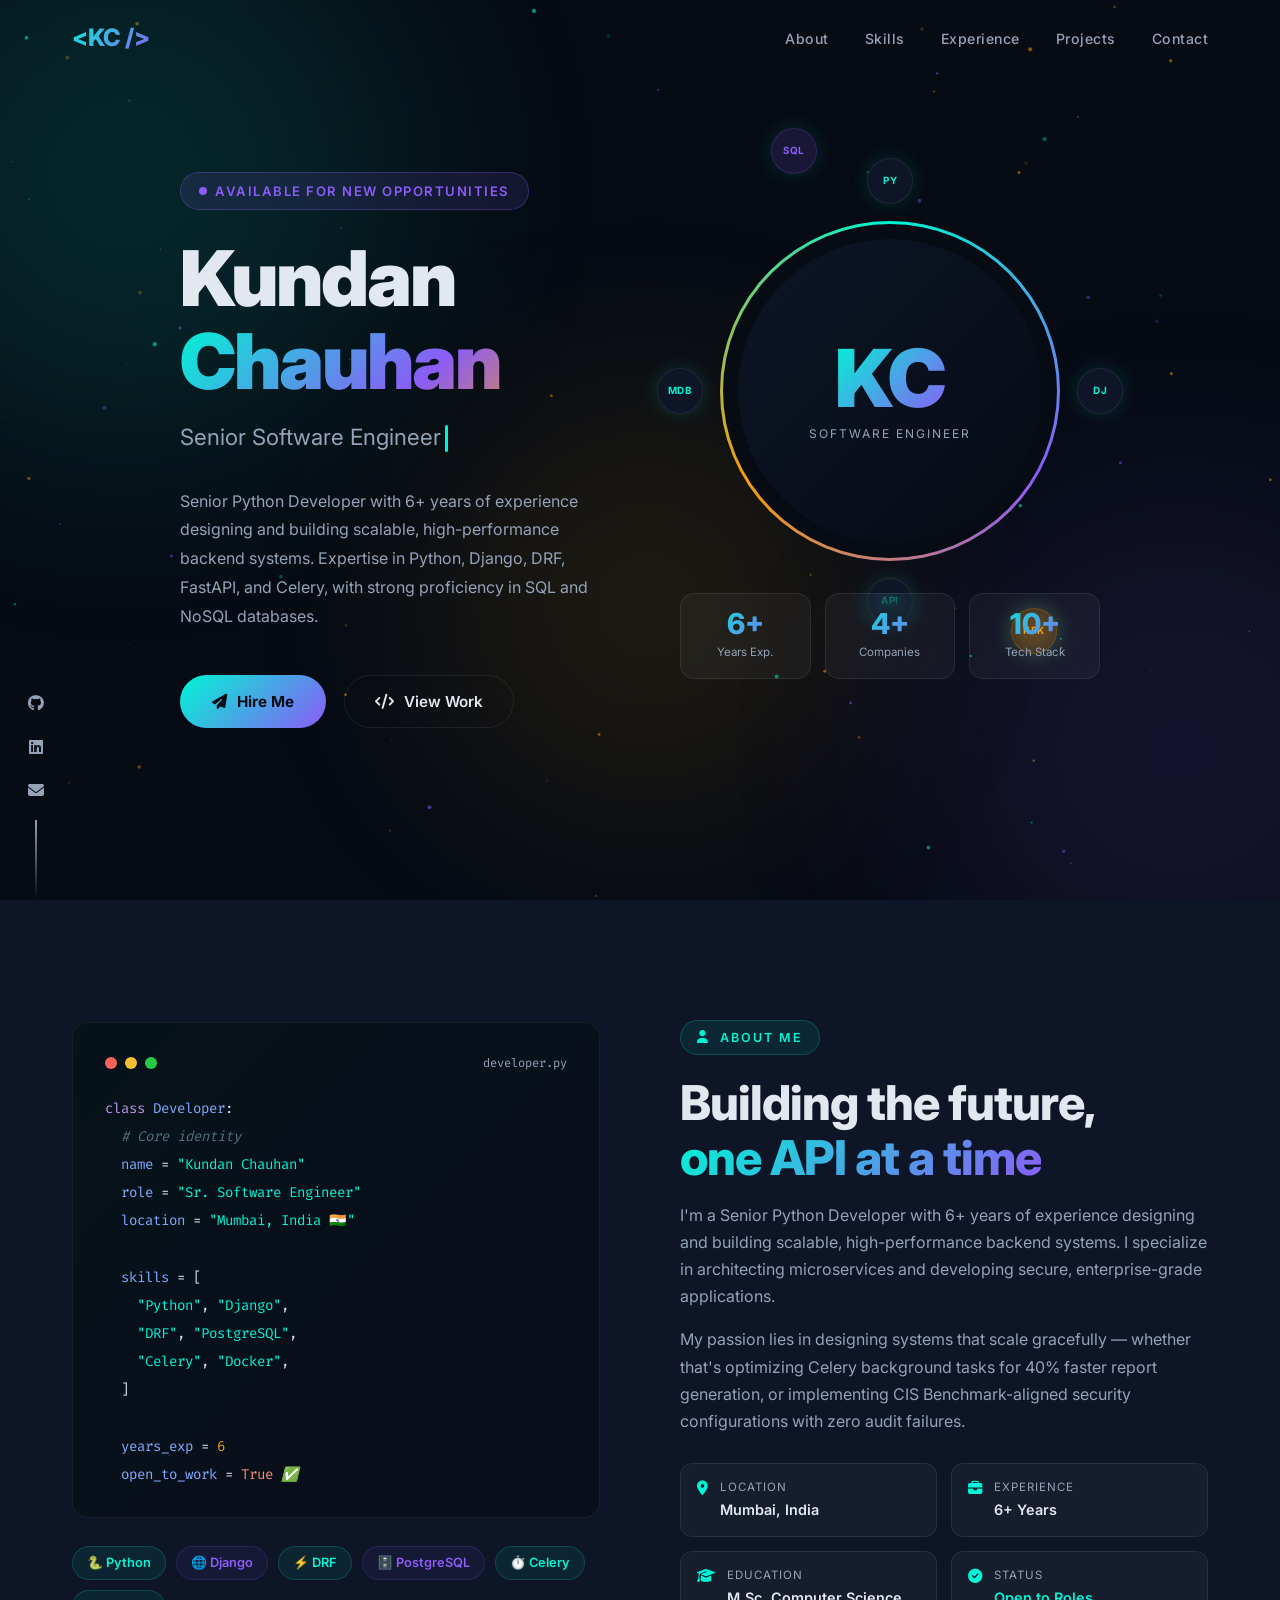
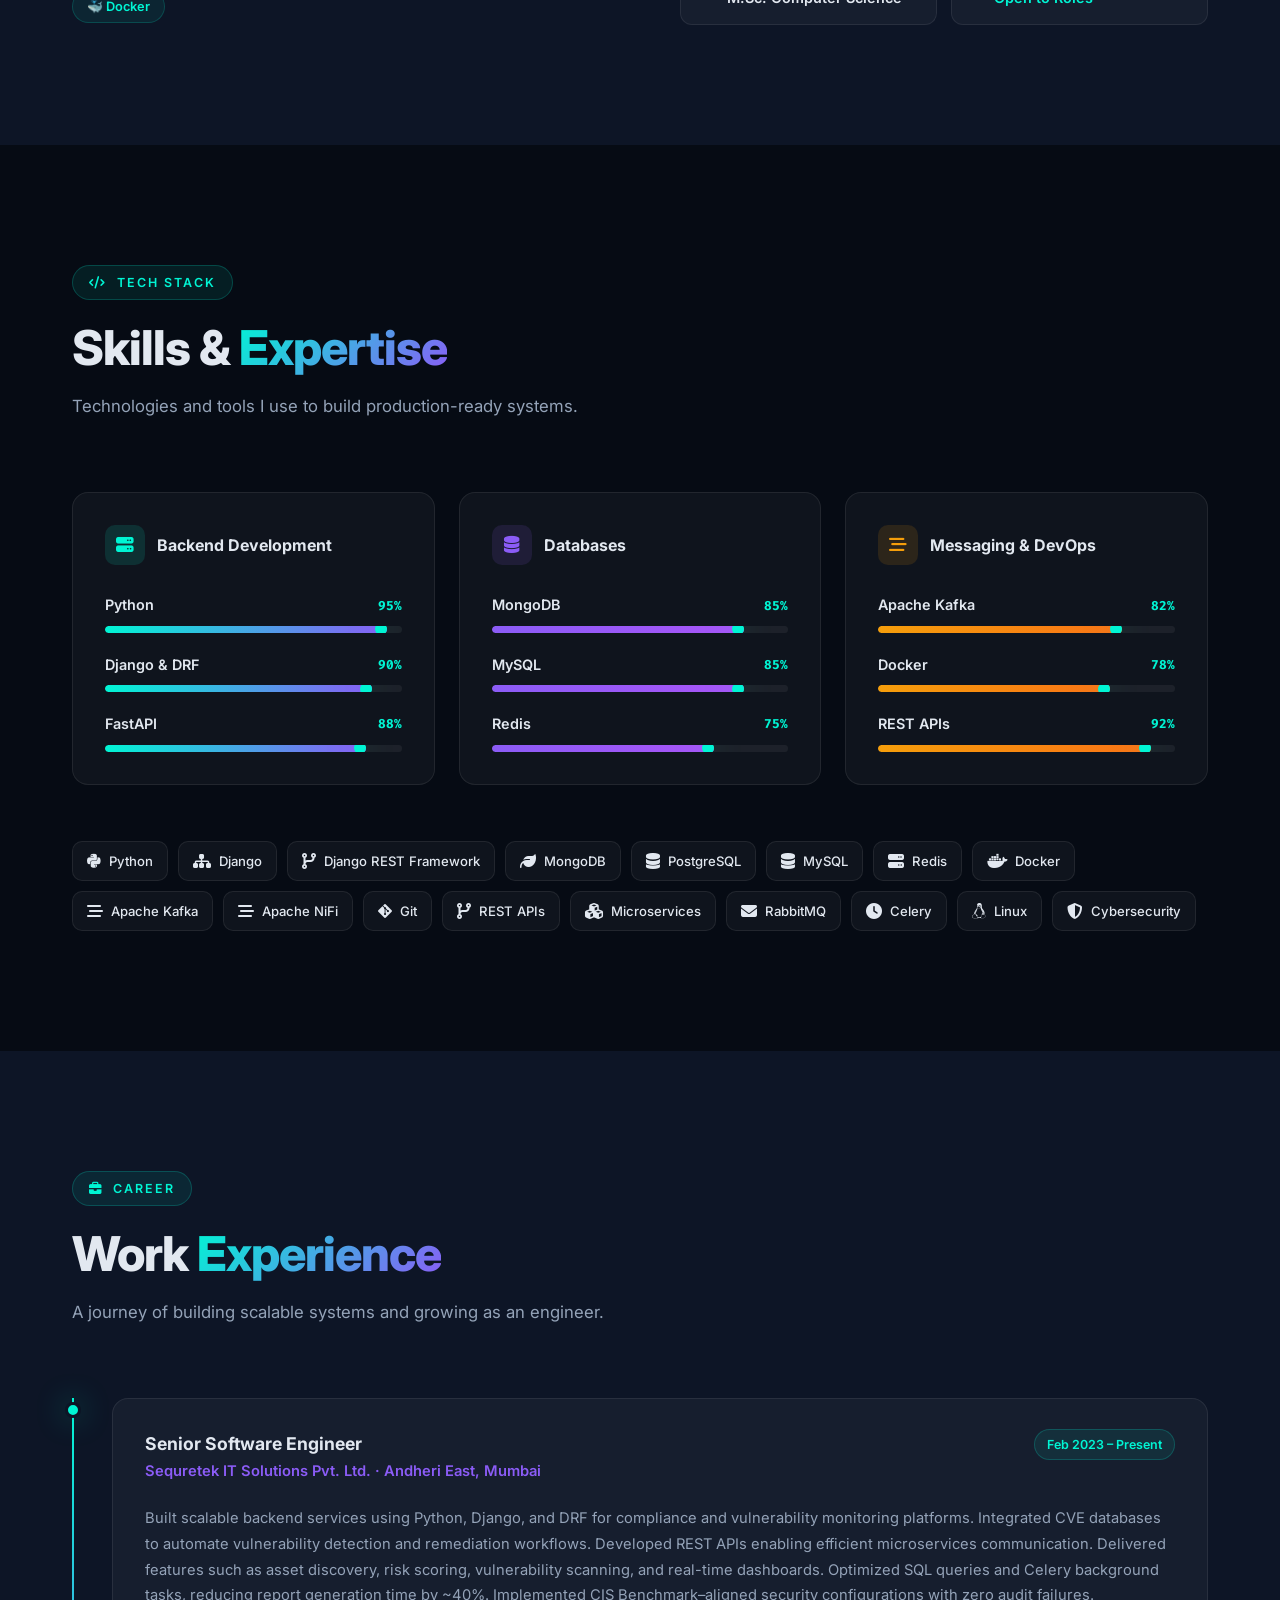
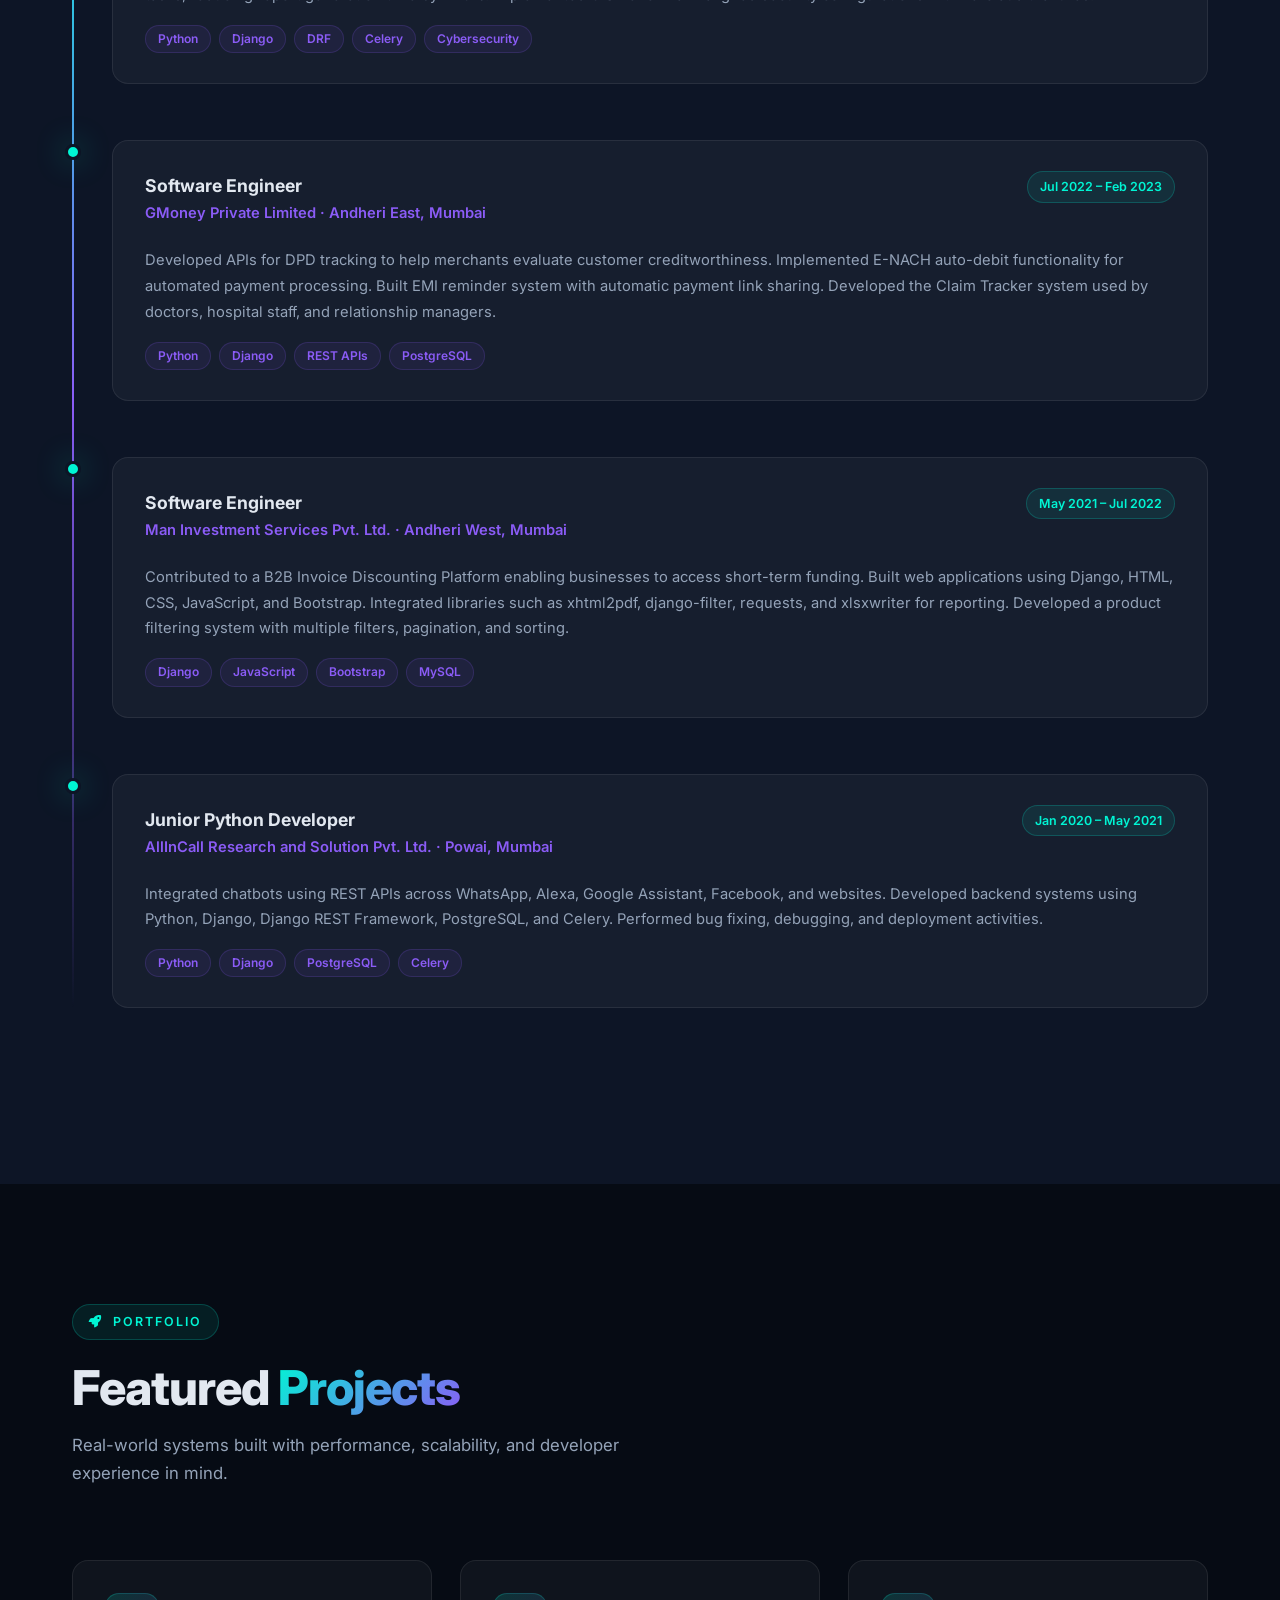
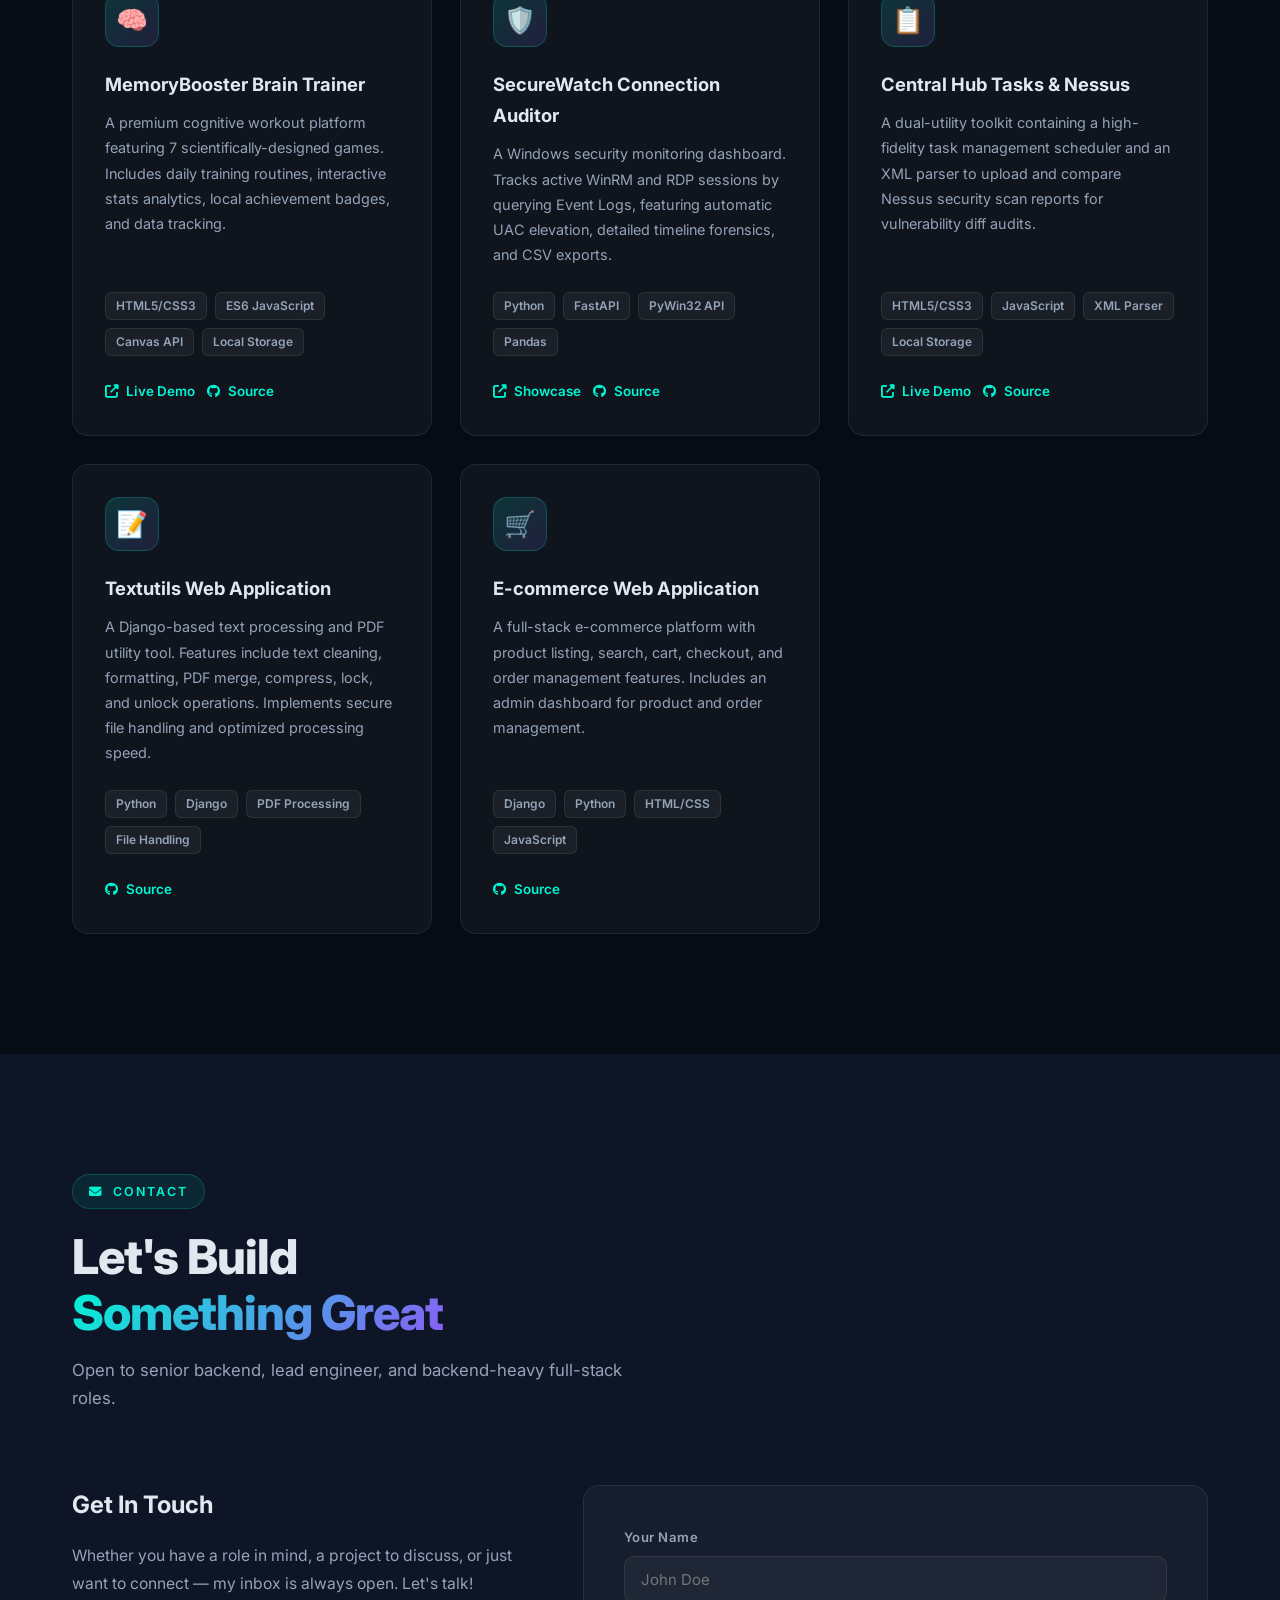
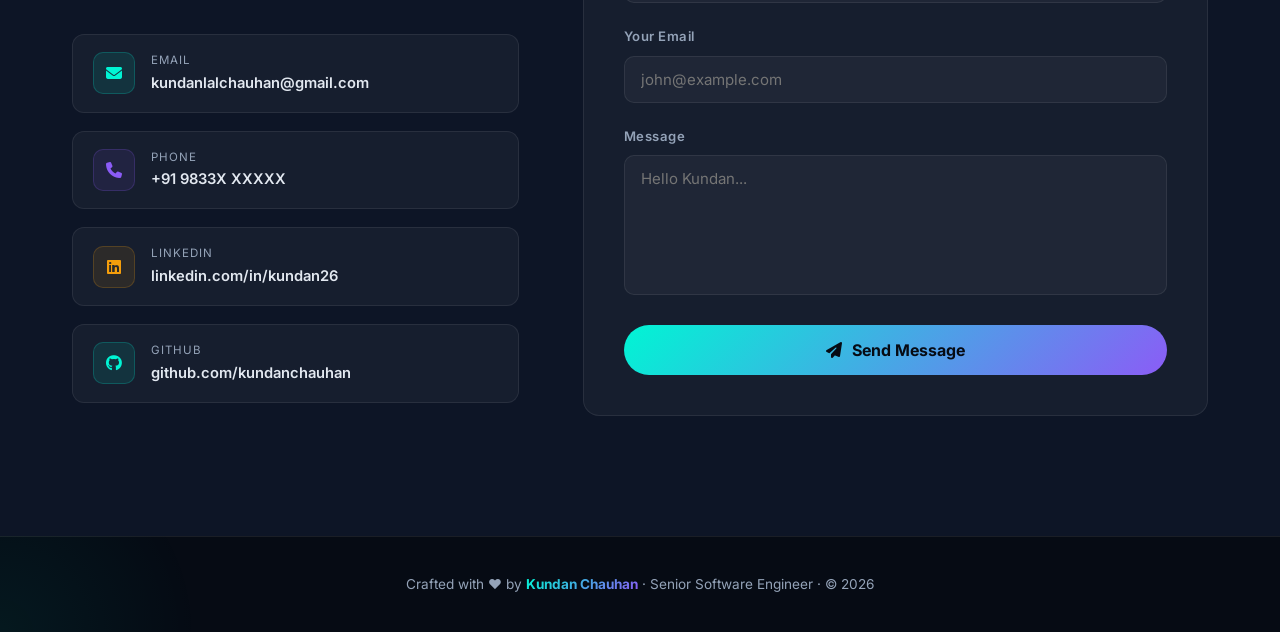
==== commit 09aa937f: "Fix project links clickability by resolving overlay z-index" ====
--- a/index.html
+++ b/index.html
@@ -1098,6 +1098,7 @@
       background: linear-gradient(135deg, rgba(0, 245, 212, 0.04) 0%, rgba(139, 92, 246, 0.04) 100%);
       opacity: 0;
       transition: opacity var(--transition);
+      pointer-events: none;
     }
 
     .project-card:hover {
@@ -1158,6 +1159,8 @@
     .project-links {
       display: flex;
       gap: 12px;
+      position: relative;
+      z-index: 10;
     }
 
     .proj-link {
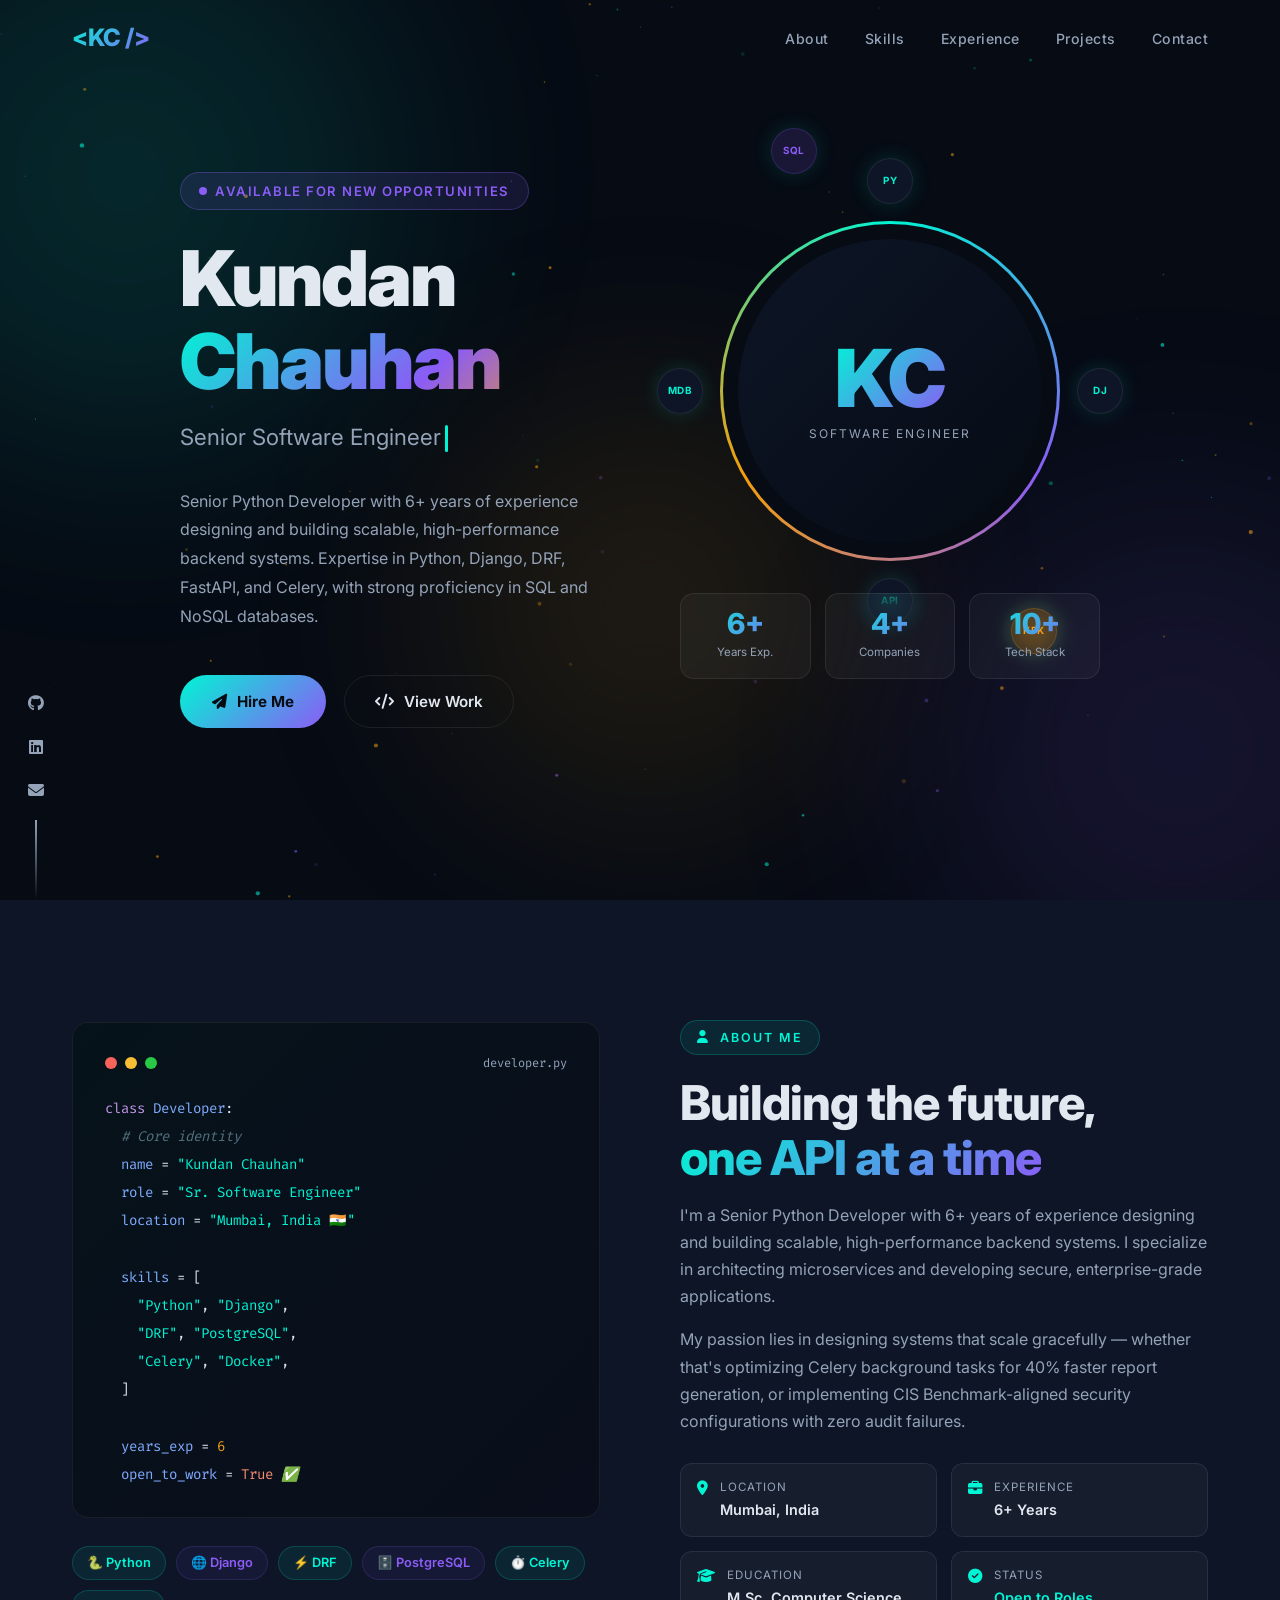
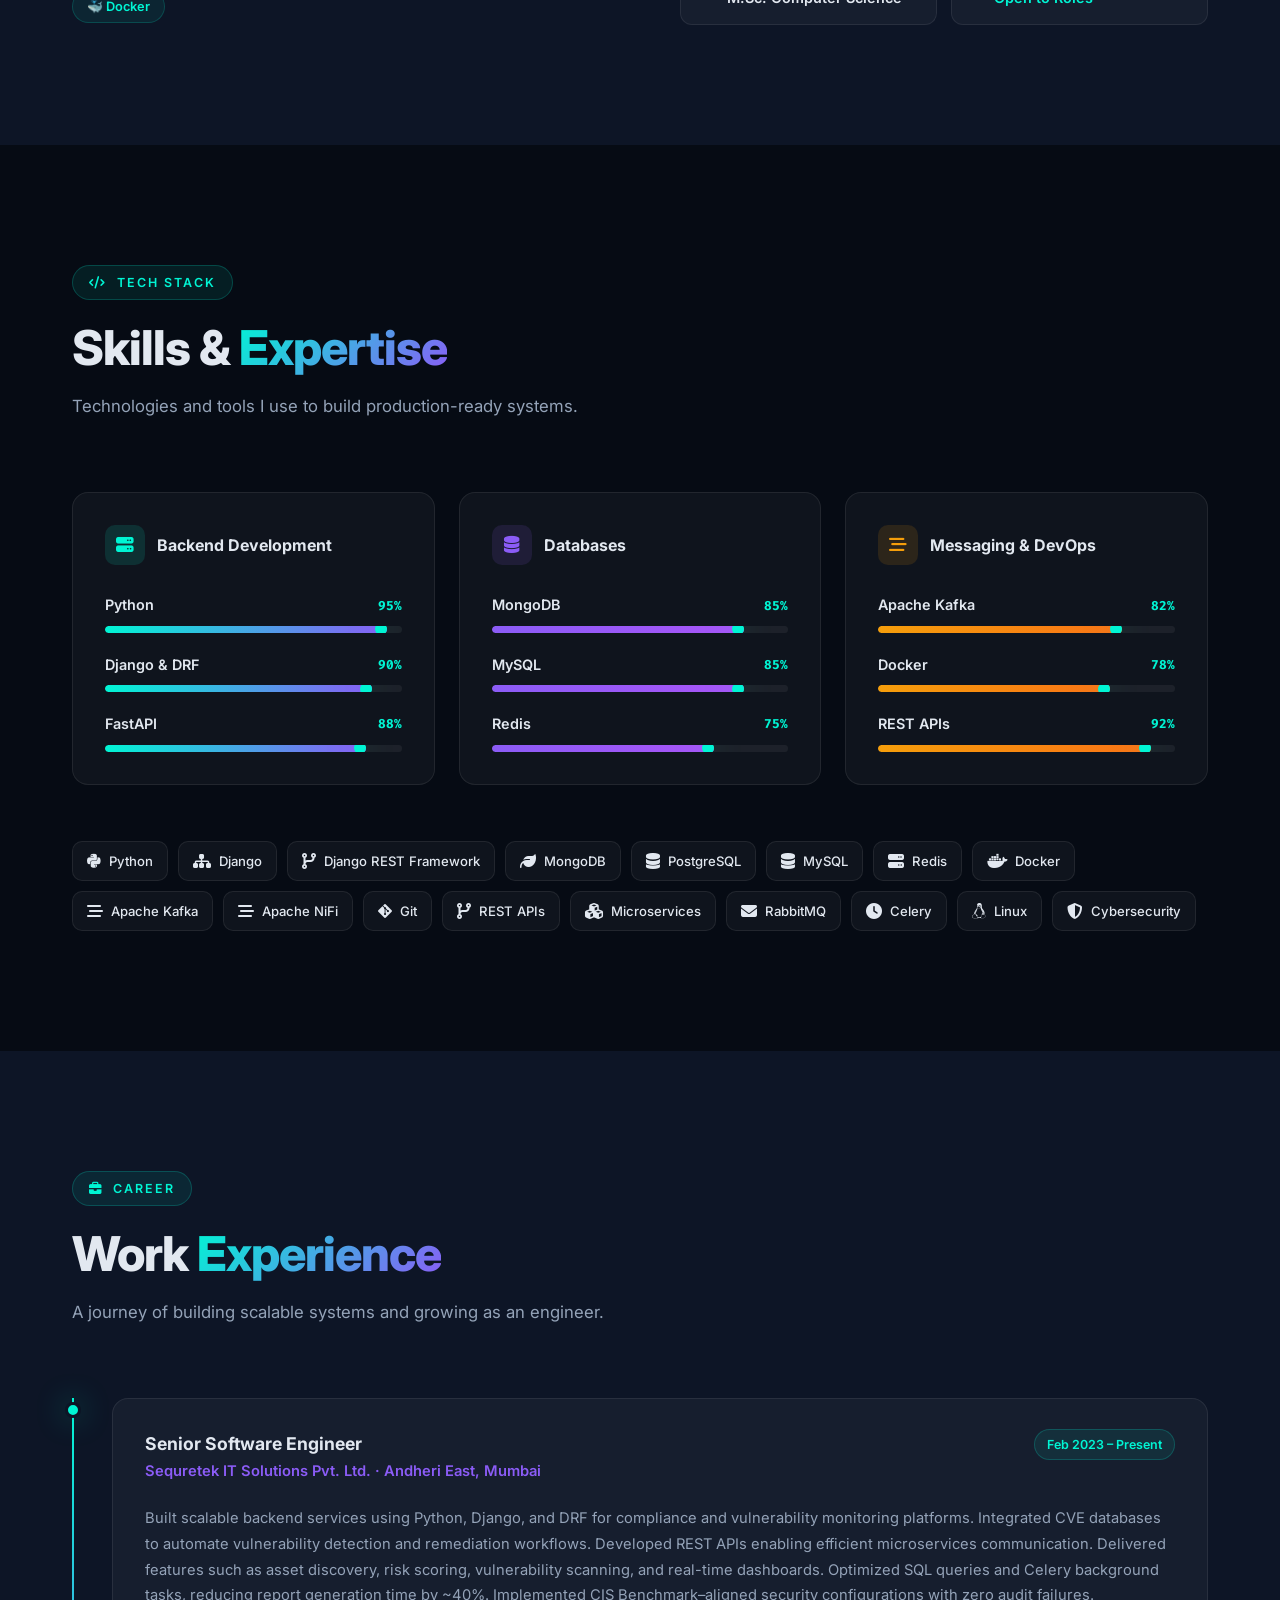
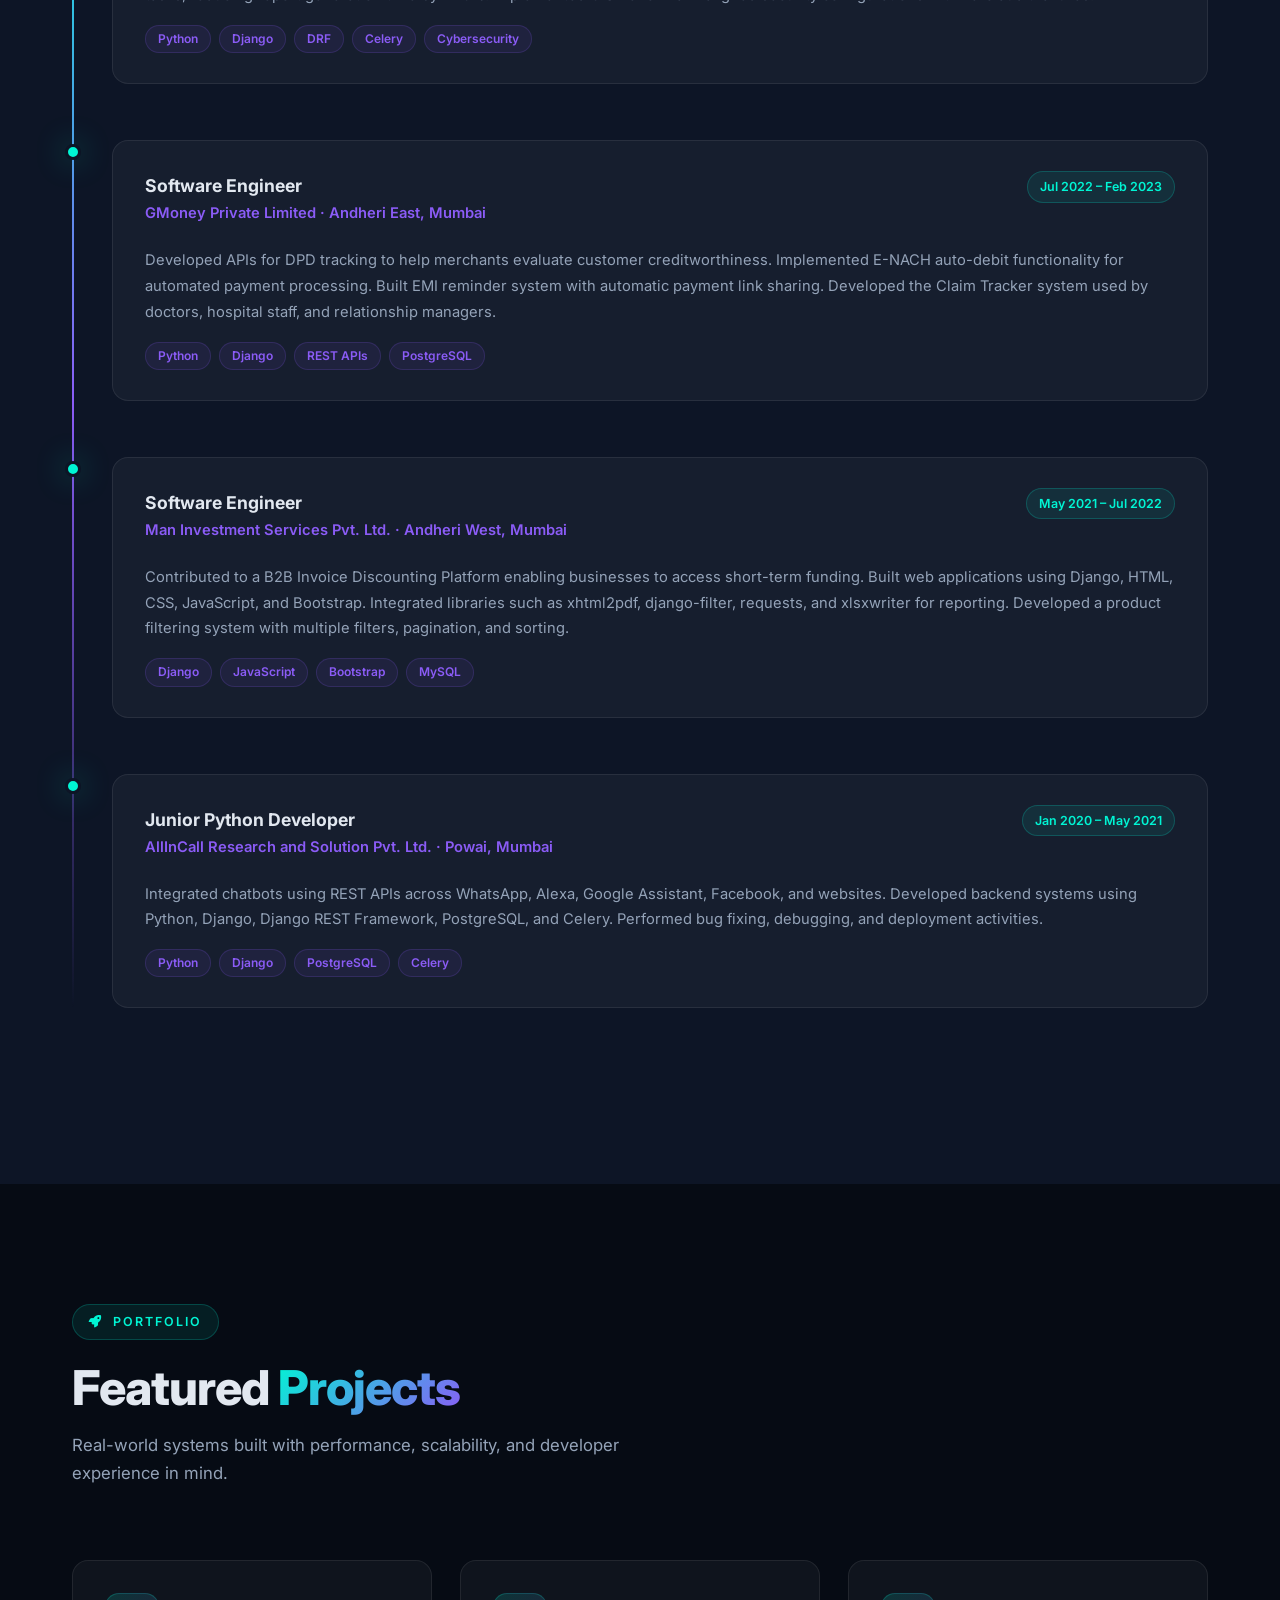
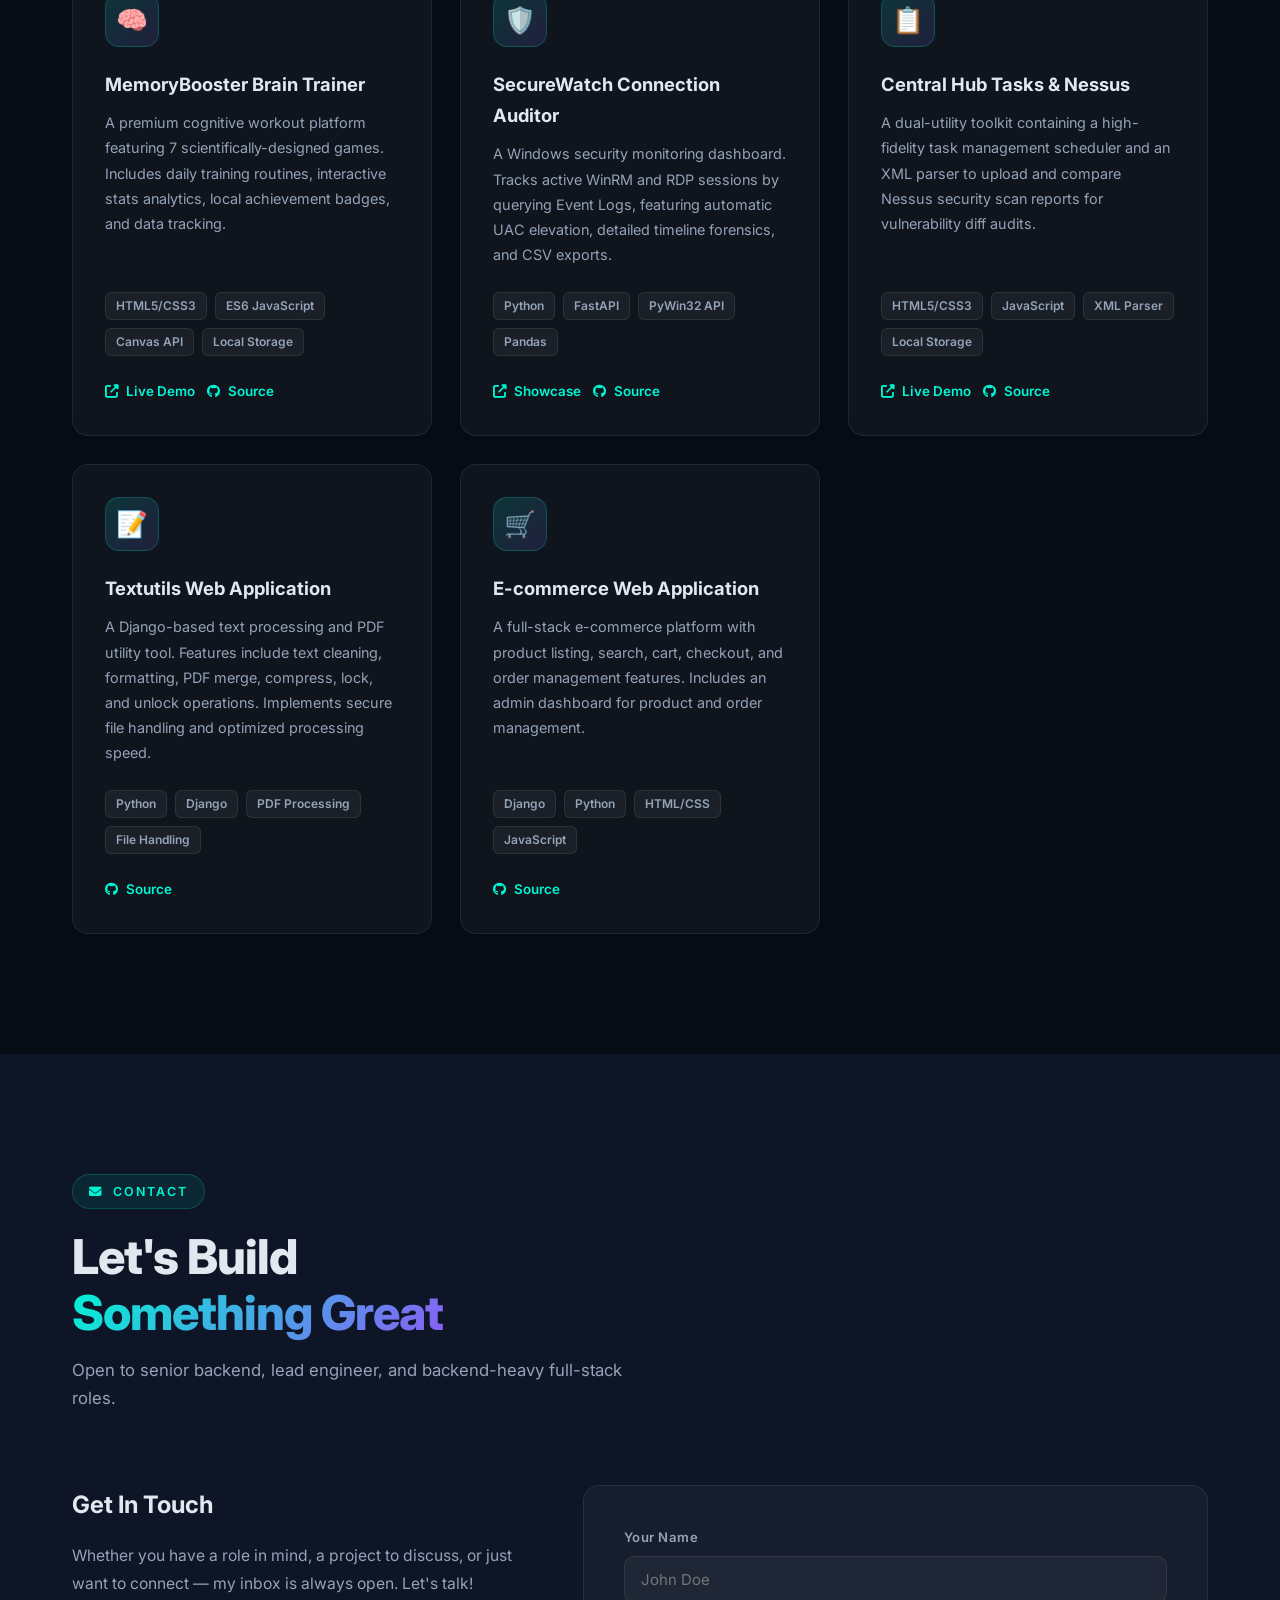
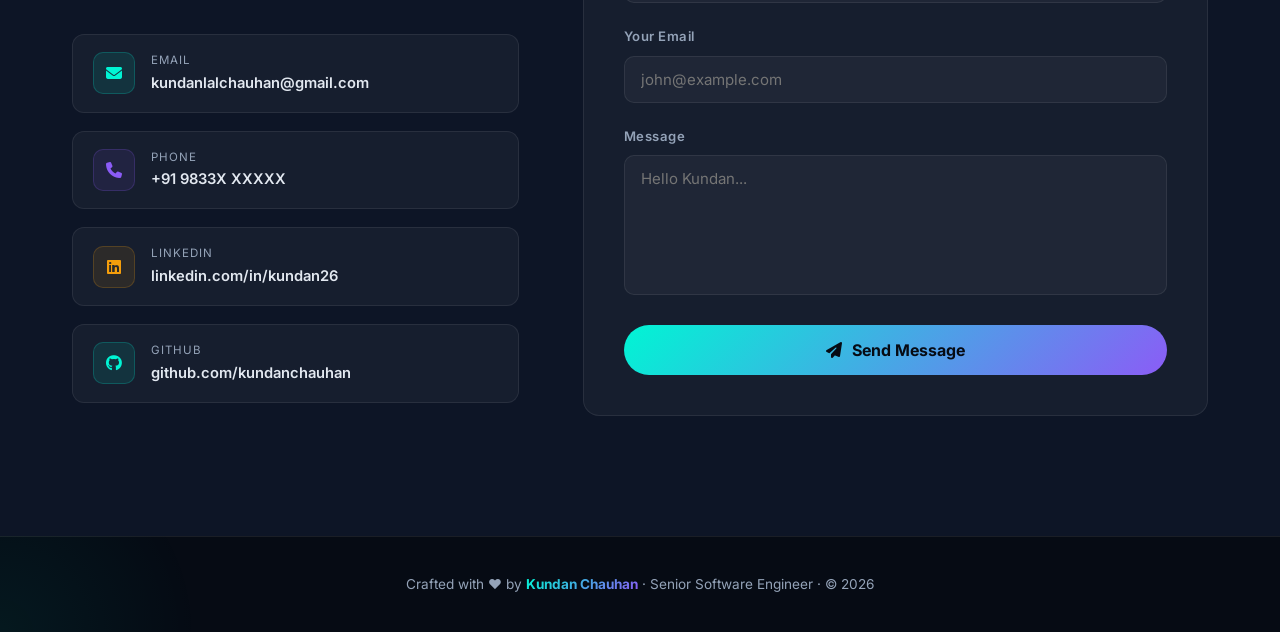
==== commit 663a71ec: "Correct sub-project links to lowercase (memorybooster, taskmanger)" ====
--- a/index.html
+++ b/index.html
@@ -1996,7 +1996,7 @@
               <span class="stack-tag">Local Storage</span>
             </div>
             <div class="project-links">
-              <a href="https://kundanchauhan.github.io/MemoryBooster/" target="_blank" class="proj-link"><i class="fas fa-external-link-alt"></i> Live Demo</a>
+              <a href="https://kundanchauhan.github.io/memorybooster/" target="_blank" class="proj-link"><i class="fas fa-external-link-alt"></i> Live Demo</a>
               <a href="https://github.com/kundanchauhan/MemoryBooster" target="_blank" class="proj-link"><i class="fab fa-github"></i> Source</a>
             </div>
           </div>
@@ -2030,8 +2030,8 @@
               <span class="stack-tag">Local Storage</span>
             </div>
             <div class="project-links">
-              <a href="https://kundanchauhan.github.io/taskManger/" target="_blank" class="proj-link"><i class="fas fa-external-link-alt"></i> Live Demo</a>
-              <a href="https://github.com/kundanchauhan/taskManger" target="_blank" class="proj-link"><i class="fab fa-github"></i> Source</a>
+              <a href="https://kundanchauhan.github.io/taskmanger/" target="_blank" class="proj-link"><i class="fas fa-external-link-alt"></i> Live Demo</a>
+              <a href="https://github.com/kundanchauhan/taskmanger" target="_blank" class="proj-link"><i class="fab fa-github"></i> Source</a>
             </div>
           </div>
 
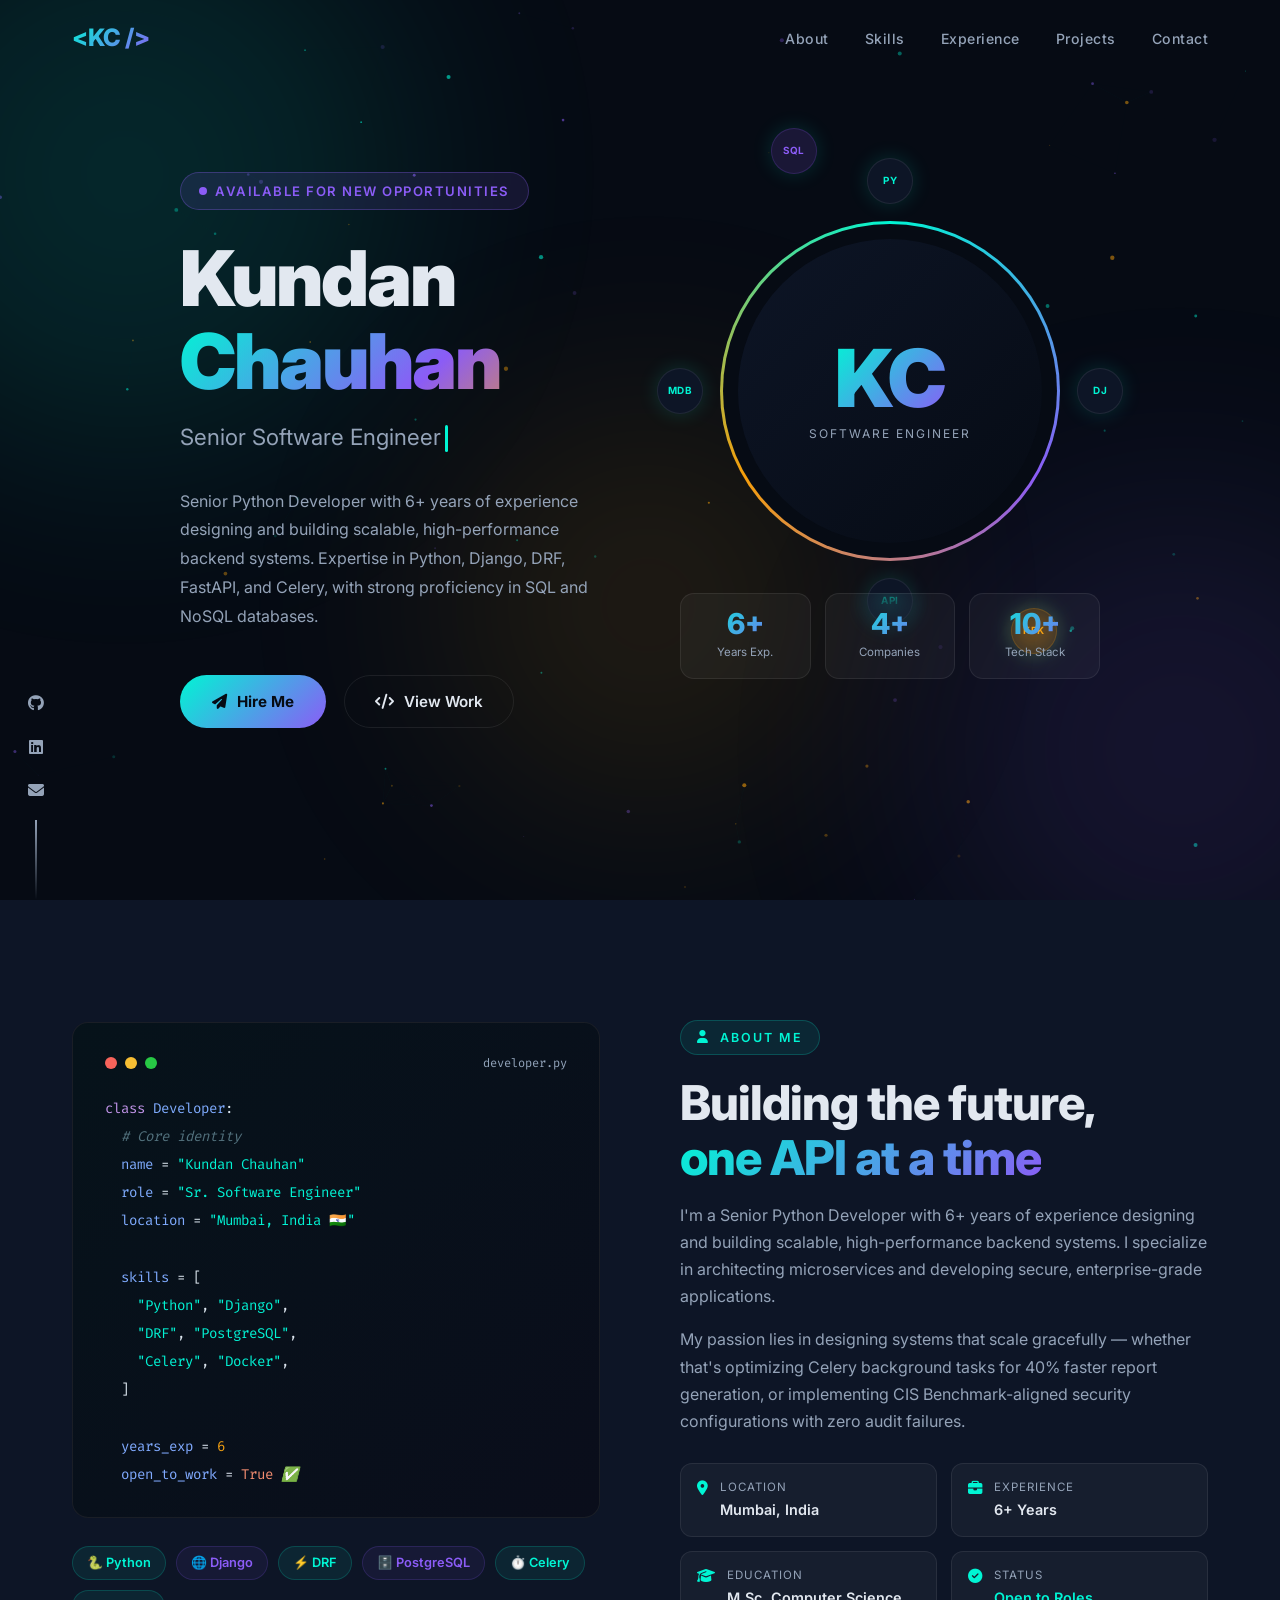
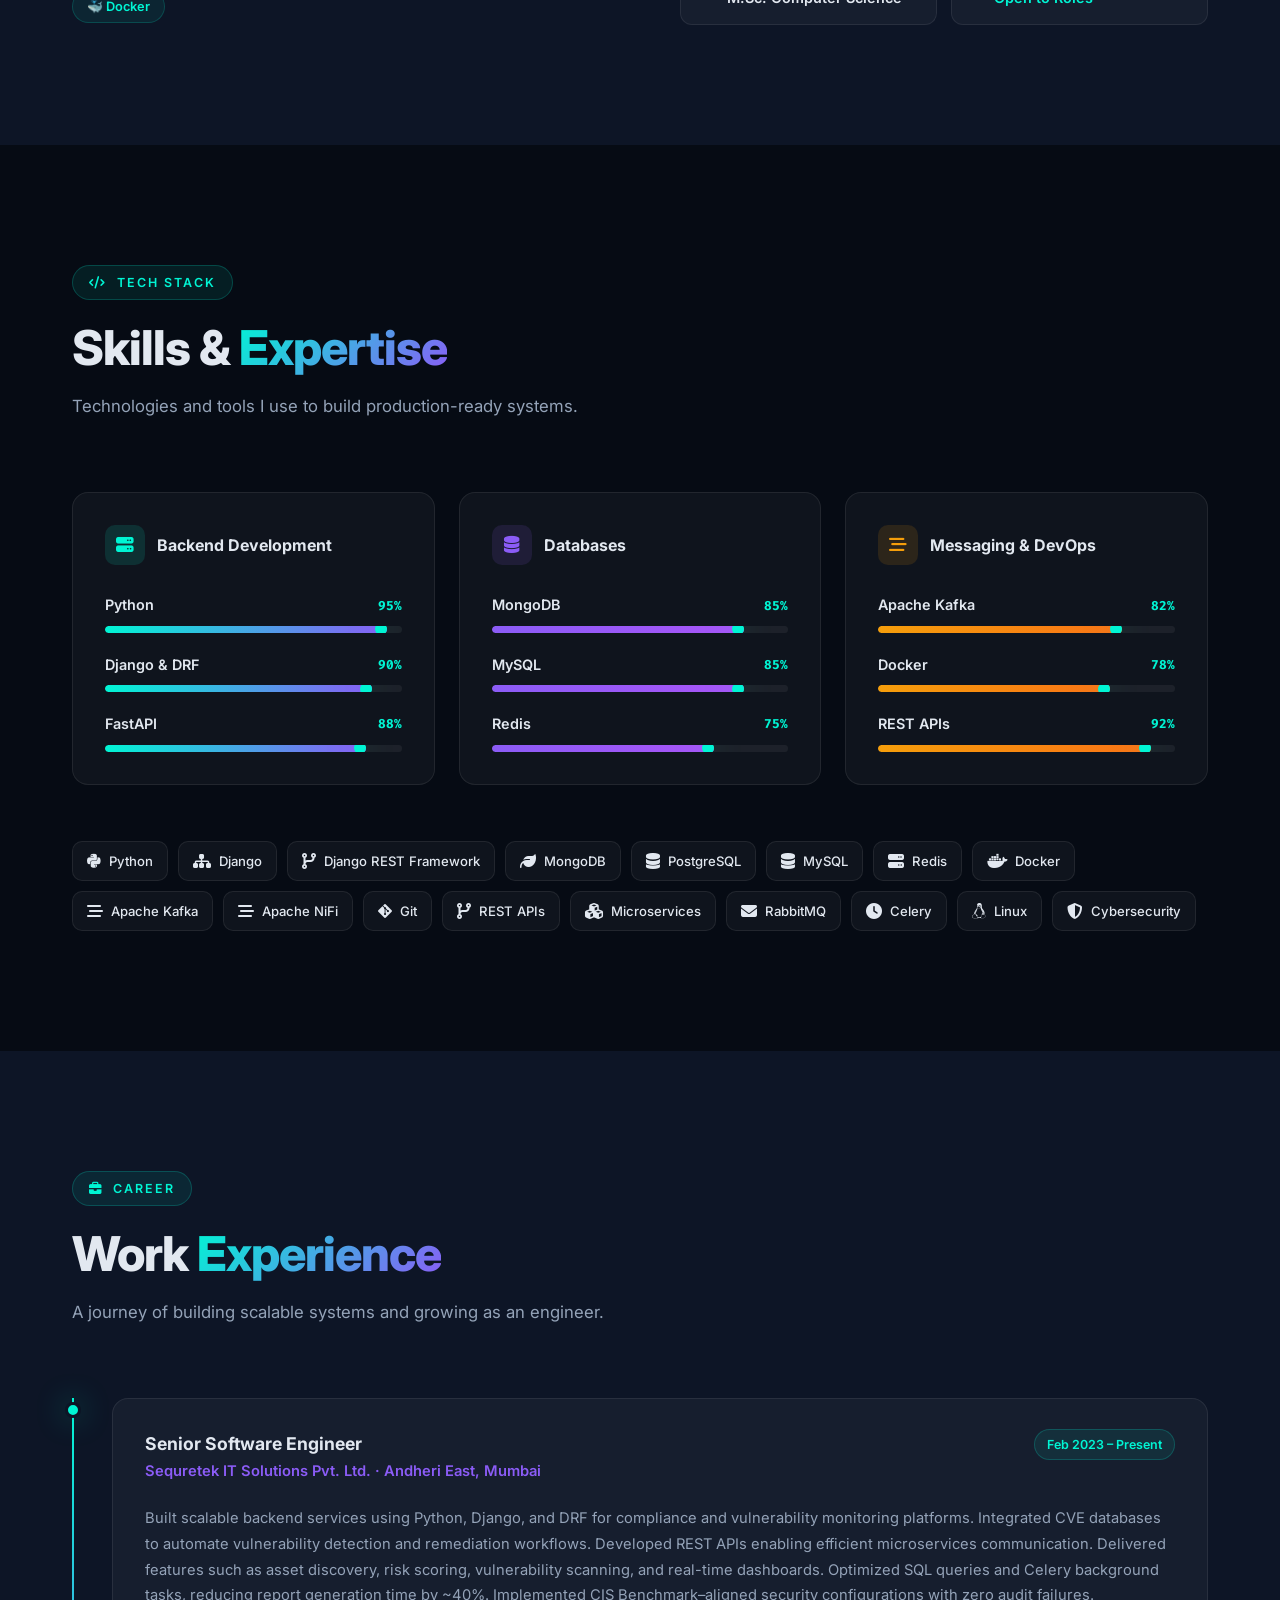
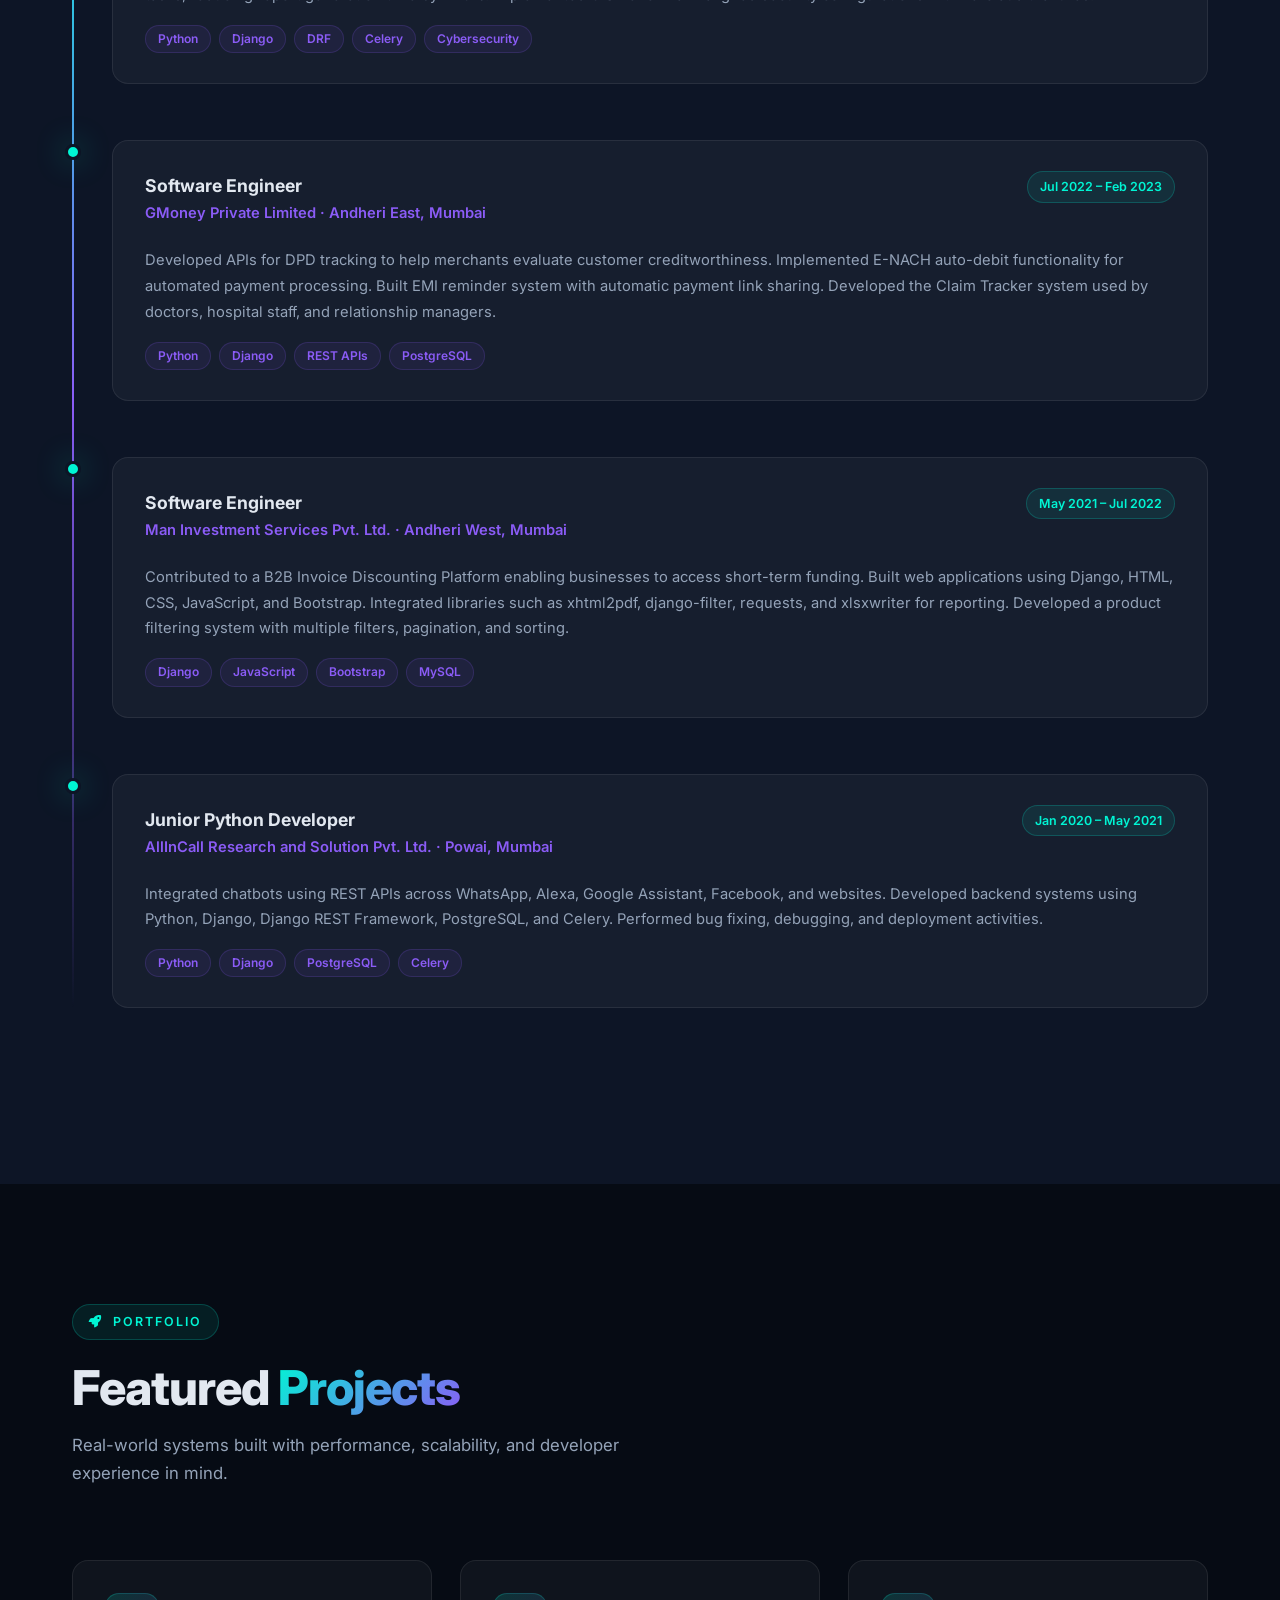
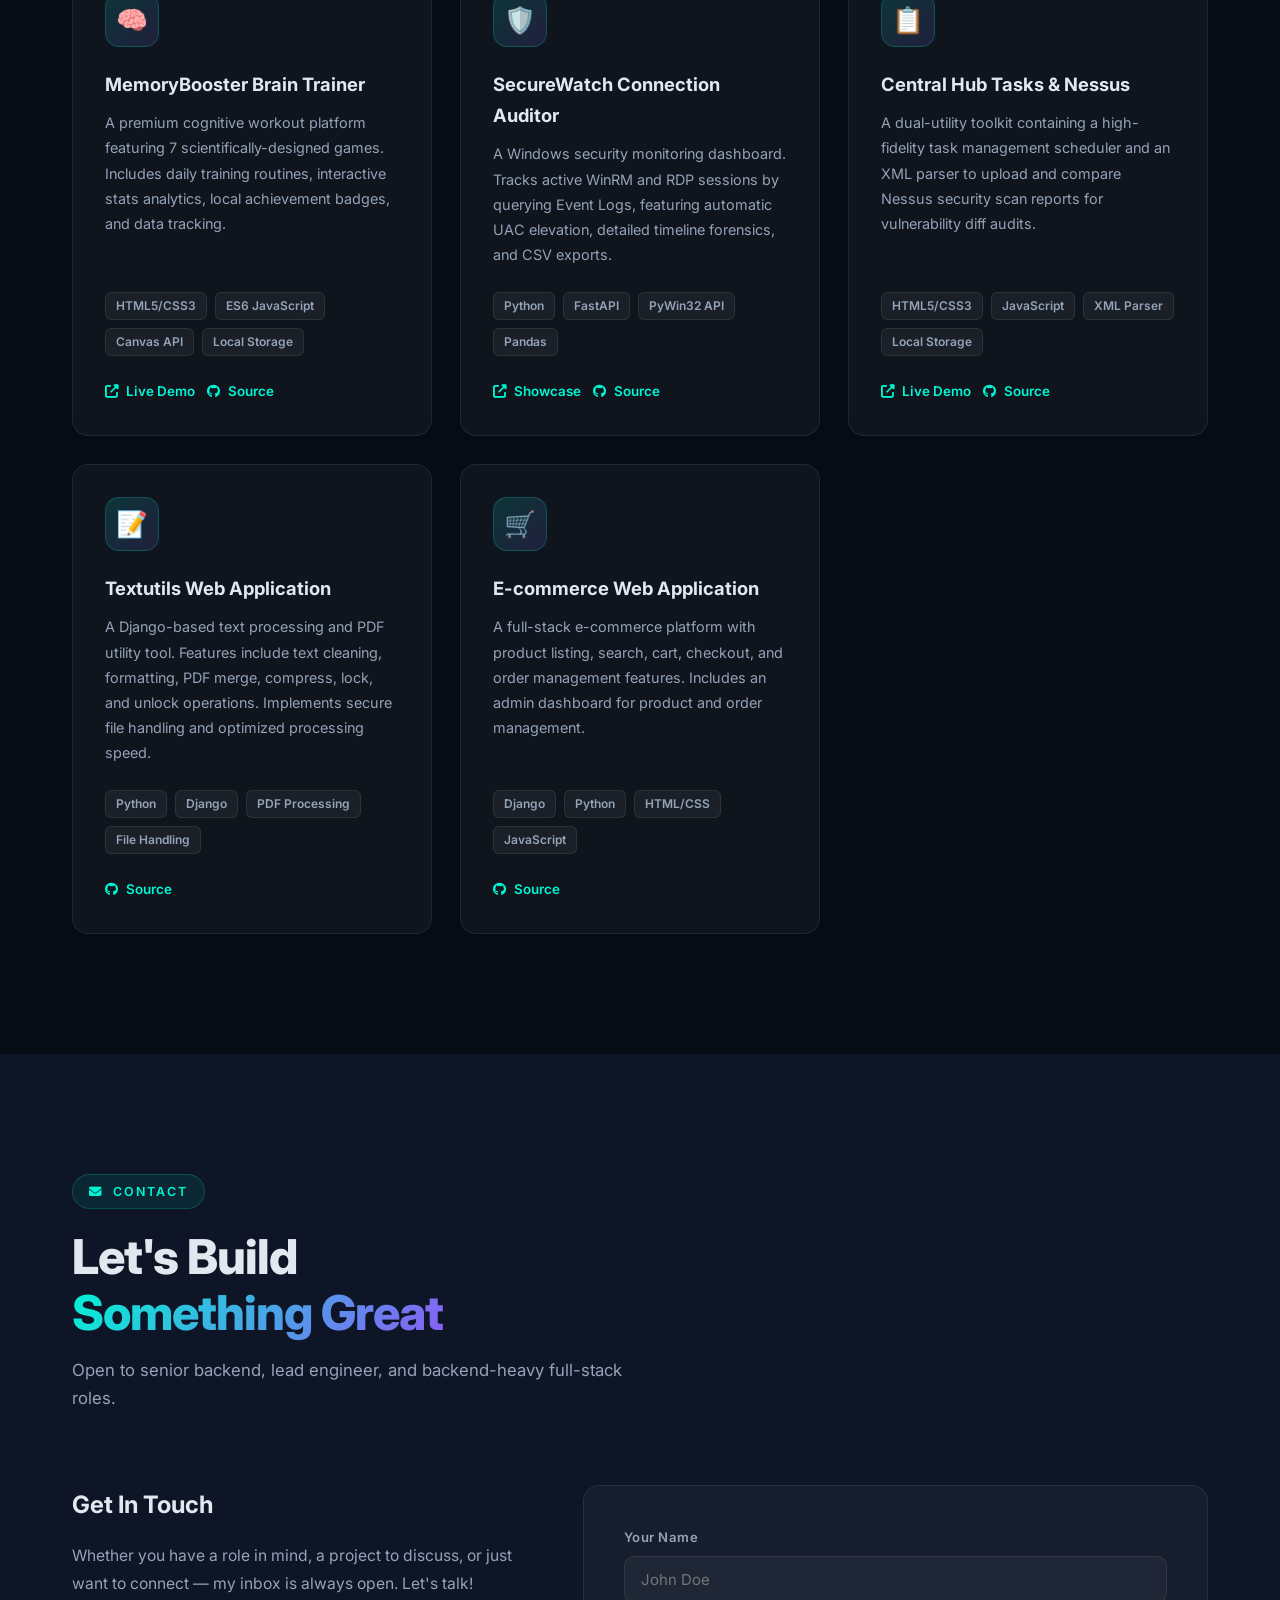
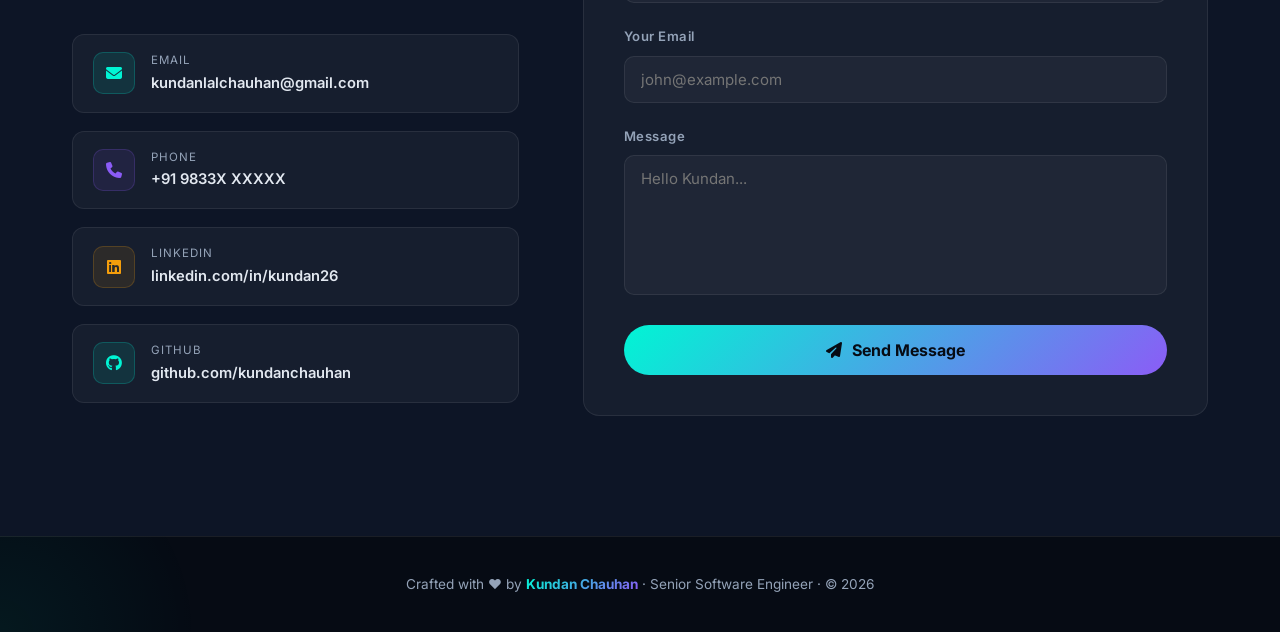
==== commit 5bfa3520: "Update index.html" ====
--- a/index.html
+++ b/index.html
@@ -2030,7 +2030,7 @@
               <span class="stack-tag">Local Storage</span>
             </div>
             <div class="project-links">
-              <a href="https://kundanchauhan.github.io/taskmanger/" target="_blank" class="proj-link"><i class="fas fa-external-link-alt"></i> Live Demo</a>
+              <a href="https://kundanchauhan.github.io/taskmanager/" target="_blank" class="proj-link"><i class="fas fa-external-link-alt"></i> Live Demo</a>
               <a href="https://github.com/kundanchauhan/taskmanger" target="_blank" class="proj-link"><i class="fab fa-github"></i> Source</a>
             </div>
           </div>
@@ -2401,4 +2401,4 @@
   </script>
 </body>
 
-</html>+</html>
